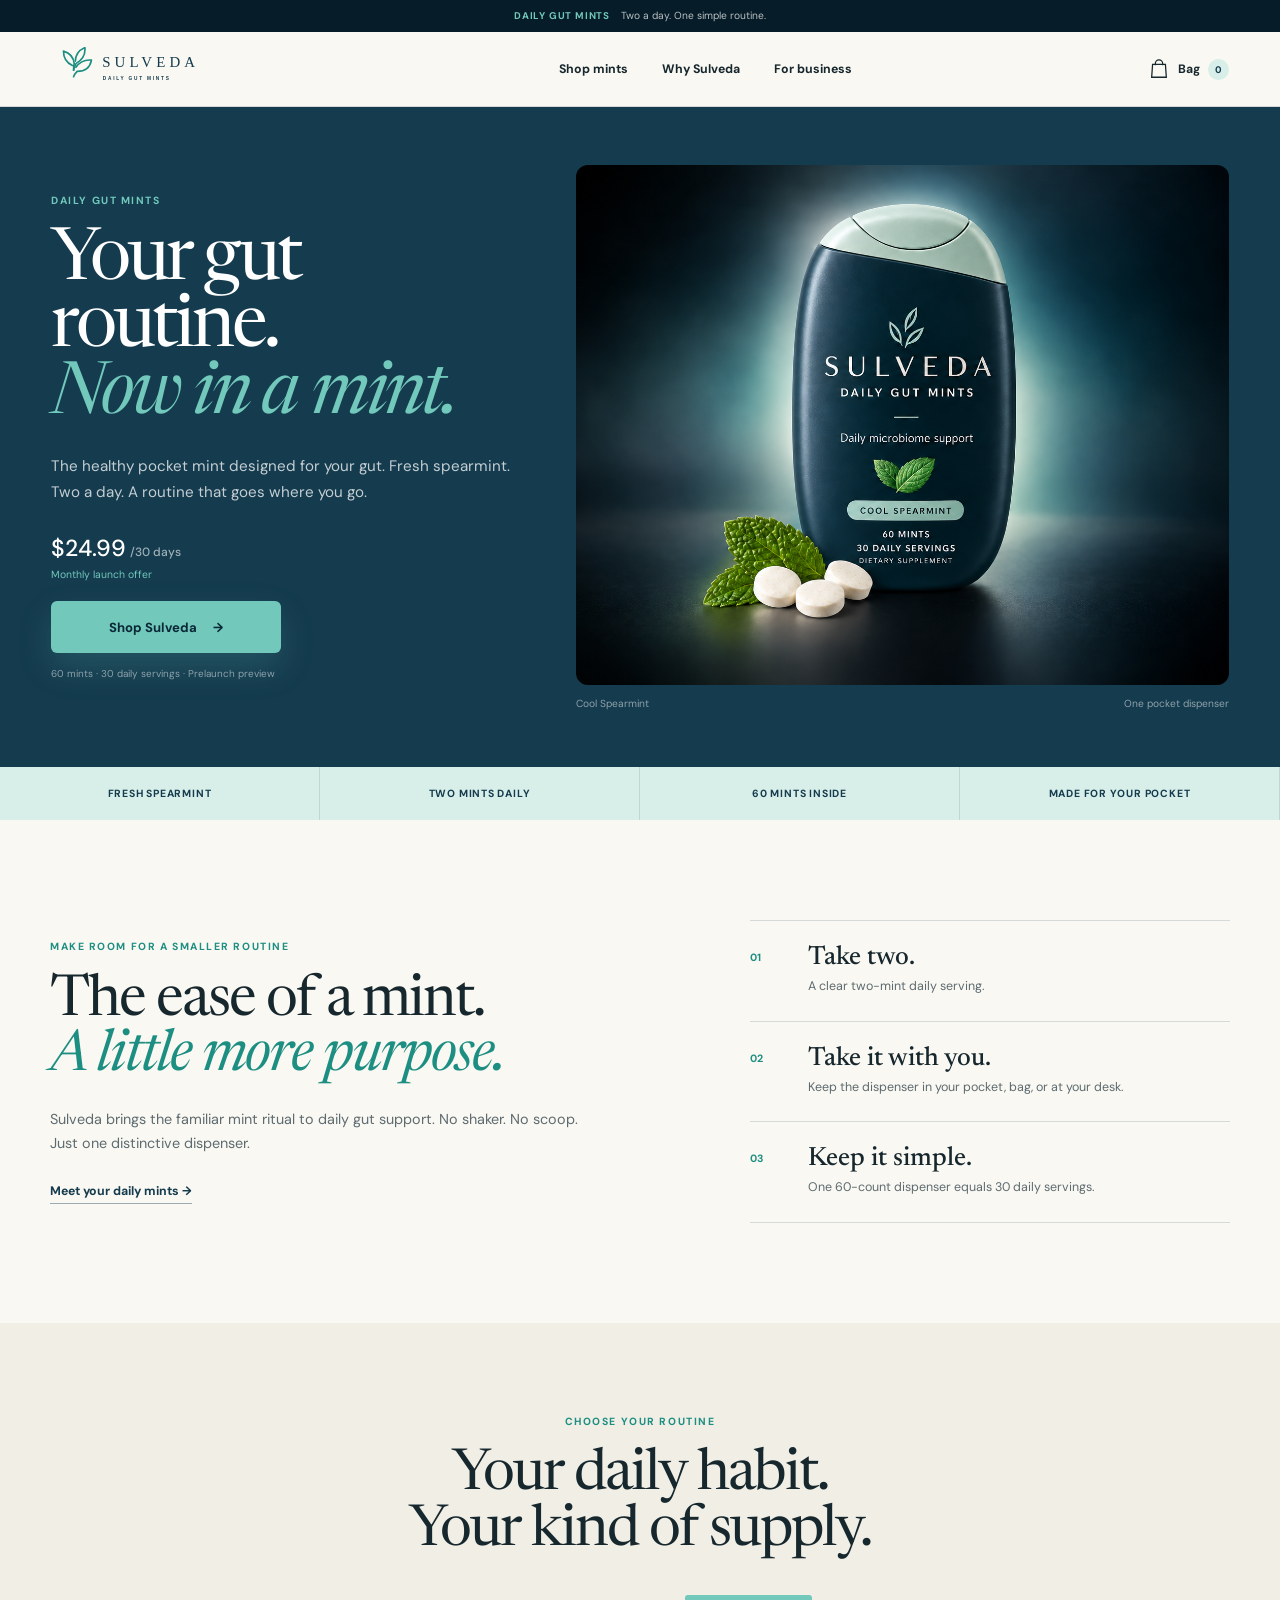
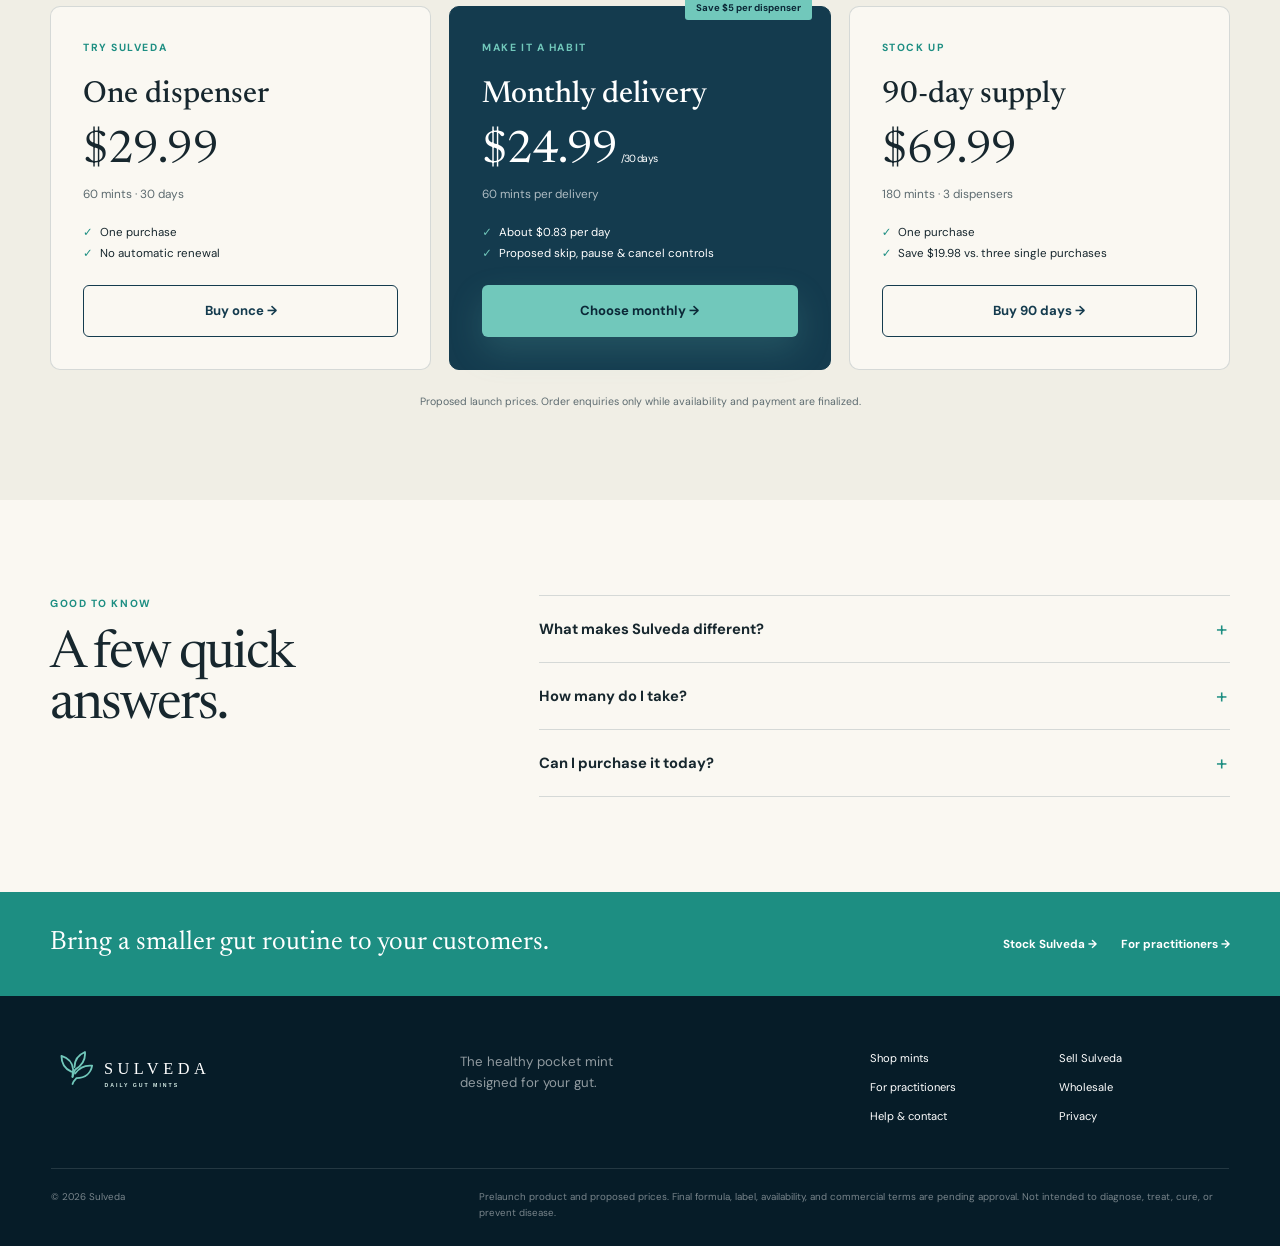
==== index.html @ 7066eebe "Build persistent Sulveda bag and transparent order enquiries" ====
<!doctype html>
<html lang="en">
<head>
  <meta charset="utf-8"><meta name="viewport" content="width=device-width, initial-scale=1">
  <meta name="description" content="Meet Sulveda Daily Gut Mints. Two mints daily, a fresh spearmint ritual, and one pocket dispenser. Explore the founding offer."><meta name="theme-color" content="#0b2837">
  <meta property="og:type" content="website"><meta property="og:title" content="Sulveda | Your Gut Routine, Now in a Mint"><meta property="og:description" content="Meet Sulveda Daily Gut Mints. Two mints daily, a fresh spearmint ritual, and one pocket dispenser. Explore the founding offer."><meta property="og:image" content="https://sre-2025.github.io/sulveda-preview/assets/sulveda-daily-gut-mints-single.png">
  <title>Sulveda | Your Gut Routine, Now in a Mint</title><link rel="icon" href="assets/sulveda-mark.svg" type="image/svg+xml">
  <link rel="preconnect" href="https://fonts.googleapis.com"><link rel="preconnect" href="https://fonts.gstatic.com" crossorigin><link href="https://fonts.googleapis.com/css2?family=DM+Sans:wght@400;500;600;700&amp;family=Newsreader:opsz,wght@6..72,400;6..72,500;6..72,600&amp;display=swap" rel="stylesheet">
  <link rel="stylesheet" href="styles.css?v=20261022"><link rel="stylesheet" href="storefront.css?v=20261022">
  <script src="commerce.js?v=20261022" defer></script><script src="script.js?v=20261022" defer></script>
</head>
<body class="storefront" data-page="home">
<a class="skip-link" href="#main">Skip to content</a>
  <div class="announcement"><p><span>Daily Gut Mints</span> Two a day. One simple routine.</p></div>
  <header class="store-header">
    <a class="brand-logo" href="index.html" aria-label="Sulveda home"><img src="assets/sulveda-logo.svg" alt="Sulveda Daily Gut Mints" width="212" height="44"></a>
    <nav aria-label="Primary navigation" class="store-nav"><a href="subscribe.html">Shop mints</a><a href="index.html#why">Why Sulveda</a><a href="wholesale.html">For business</a></nav>
    <div class="store-header-actions"><a class="bag-link" href="cart.html" aria-label="Shopping bag"><svg viewBox="0 0 24 24" aria-hidden="true"><path d="M5 7h14l1 14H4L5 7Z M8 8V6a4 4 0 0 1 8 0v2"/></svg><span>Bag</span><b data-cart-count>0</b></a><button class="menu-button" type="button" aria-expanded="false" aria-controls="mobile-nav" data-menu-button><span></span><span></span><span class="sr-only">Open navigation</span></button></div>
    <nav class="mobile-nav" id="mobile-nav" aria-label="Mobile navigation" data-mobile-nav><a href="subscribe.html">Shop mints</a><a href="index.html#why">Why Sulveda</a><a href="wholesale.html">Wholesale</a><a href="doctors.html">For practitioners</a><a href="support.html">Help &amp; contact</a></nav>
  </header>
  <main id="main">
    <section class="shopfront-hero">
      <div class="shopfront-copy"><p class="eyebrow">Daily gut mints</p><h1>Your gut routine.<br><em>Now in a mint.</em></h1><p class="shopfront-intro">The healthy pocket mint designed for your gut. Fresh spearmint. Two a day. A routine that goes where you go.</p><div class="hero-price"><strong>$24.99<span>/30 days</span></strong><span>Monthly launch offer</span></div><a class="button button-primary" href="subscribe.html">Shop Sulveda <span aria-hidden="true">&rarr;</span></a><p class="small-note">60 mints &middot; 30 daily servings &middot; Prelaunch preview</p></div>
      <figure class="shopfront-bottle"><img src="assets/sulveda-daily-gut-mints-single.png" alt="Navy Sulveda Cool Spearmint pocket dispenser with mint tablets" width="1536" height="1024" fetchpriority="high"><figcaption><span>Cool Spearmint</span><span>One pocket dispenser</span></figcaption></figure>
    </section>
    <div class="ritual-ribbon" aria-label="Product highlights"><span>Fresh spearmint</span><span>Two mints daily</span><span>60 mints inside</span><span>Made for your pocket</span></div>
    <section class="why-section section-shell" id="why"><div><p class="eyebrow dark">Make room for a smaller routine</p><h2>The ease of a mint.<br><em>A little more purpose.</em></h2><p>Sulveda brings the familiar mint ritual to daily gut support. No shaker. No scoop. Just one distinctive dispenser.</p><a class="underlined-link" href="subscribe.html">Meet your daily mints &rarr;</a></div><ol class="why-steps"><li><span>01</span><div><h3>Take two.</h3><p>A clear two-mint daily serving.</p></div></li><li><span>02</span><div><h3>Take it with you.</h3><p>Keep the dispenser in your pocket, bag, or at your desk.</p></div></li><li><span>03</span><div><h3>Keep it simple.</h3><p>One 60-count dispenser equals 30 daily servings.</p></div></li></ol></section>
    <section class="home-offers" id="offers"><div class="section-shell"><div class="offer-heading"><p class="eyebrow dark">Choose your routine</p><h2>Your daily habit.<br>Your kind of supply.</h2></div><div class="offer-cards">
      <article><p class="eyebrow dark">Try Sulveda</p><h3>One dispenser</h3><p class="offer-amount">$29.99</p><p>60 mints &middot; 30 days</p><ul><li>One purchase</li><li>No automatic renewal</li></ul><a class="button button-outline" href="cart.html#one-time">Buy once &rarr;</a></article>
      <article class="offer-featured"><span class="offer-label">Save $5 per dispenser</span><p class="eyebrow">Make it a habit</p><h3>Monthly delivery</h3><p class="offer-amount">$24.99<small>/30 days</small></p><p>60 mints per delivery</p><ul><li>About $0.83 per day</li><li>Proposed skip, pause &amp; cancel controls</li></ul><a class="button button-primary" href="cart.html#monthly">Choose monthly &rarr;</a></article>
      <article><p class="eyebrow dark">Stock up</p><h3>90-day supply</h3><p class="offer-amount">$69.99</p><p>180 mints &middot; 3 dispensers</p><ul><li>One purchase</li><li>Save $19.98 vs. three single purchases</li></ul><a class="button button-outline" href="cart.html#quarterly">Buy 90 days &rarr;</a></article>
    </div><p class="offer-footnote">Proposed launch prices. Order enquiries only while availability and payment are finalized.</p></div></section>
    <section class="quick-answers section-shell"><div><p class="eyebrow dark">Good to know</p><h2>A few quick answers.</h2></div><div class="answer-list"><details><summary>What makes Sulveda different?</summary><p>A pocket mint format for a daily gut-support routine. The working concept combines fresh spearmint with two small daily supplement tablets. The final formula and claims are still being validated.</p></details><details><summary>How many do I take?</summary><p>The planned serving is two mints daily. Each dispenser contains 60 mints for 30 daily servings. Follow the final approved label when the product launches.</p></details><details><summary>Can I purchase it today?</summary><p>You can choose a supply and prepare an order enquiry. Online payment and fulfillment are not yet open. The team must confirm availability, price, shipping, and terms before a purchase.</p></details></div></section>
    <section class="business-band"><div class="section-shell"><p>Bring a smaller gut routine to your customers.</p><div><a href="wholesale.html">Stock Sulveda &rarr;</a><a href="doctors.html">For practitioners &rarr;</a></div></div></section>
  </main>
  <div class="mobile-buy-bar"><div><span>Monthly launch offer</span><strong>$24.99 / 30 days</strong></div><a href="subscribe.html">Shop mints &rarr;</a></div>
<footer class="store-footer">
    <div class="store-footer-top"><a class="footer-logo" href="index.html"><img src="assets/sulveda-logo-light.svg" alt="Sulveda Daily Gut Mints" width="235" height="49" loading="lazy"></a><p>The healthy pocket mint<br>designed for your gut.</p><nav aria-label="Footer navigation"><a href="subscribe.html">Shop mints</a><a href="partners.html">Sell Sulveda</a><a href="doctors.html">For practitioners</a><a href="wholesale.html">Wholesale</a><a href="support.html">Help &amp; contact</a><a href="support.html#privacy">Privacy</a></nav></div>
    <div class="store-footer-bottom"><p>&copy; <span data-year></span> Sulveda</p><p>Prelaunch product and proposed prices. Final formula, label, availability, and commercial terms are pending approval. Not intended to diagnose, treat, cure, or prevent disease.</p></div>
  </footer>
</body></html>
---- styles.css ----
:root {
  --navy: #143b4e;
  --navy-dark: #0b2837;
  --navy-black: #061c28;
  --teal: #1d8e82;
  --teal-light: #71c8bb;
  --mint: #d8eee8;
  --cream: #f7f2e8;
  --white: #fff;
  --ink: #17272e;
  --slate: #5d6b70;
  --line: rgba(20,59,78,.16);
  --serif: "Newsreader", Georgia, serif;
  --sans: "DM Sans", system-ui, sans-serif;
  --page: min(1180px, calc(100vw - 64px));
  --shadow: 0 28px 85px rgba(6,28,40,.22);
}

*, *::before, *::after { box-sizing: border-box; }
html { scroll-behavior: smooth; }
body { margin: 0; color: var(--ink); background: var(--cream); font-family: var(--sans); -webkit-font-smoothing: antialiased; }
a { color: inherit; text-decoration: none; }
img { display: block; max-width: 100%; }
p { margin: 0; line-height: 1.65; }
h1, h2, h3 { margin: 0; }
button, input, select, textarea { font: inherit; }
button { cursor: pointer; }
::selection { color: var(--white); background: var(--teal); }
.sr-only { position: absolute; width: 1px; height: 1px; padding: 0; margin: -1px; overflow: hidden; clip: rect(0,0,0,0); white-space: nowrap; border: 0; }
.skip-link { position: fixed; top: 8px; left: 8px; z-index: 999; transform: translateY(-160%); padding: 10px 14px; color: var(--navy-dark); background: var(--white); }
.skip-link:focus { transform: translateY(0); }
.section-shell { width: var(--page); margin-inline: auto; }

.announcement { position: relative; z-index: 120; display: flex; justify-content: center; align-items: center; gap: 24px; min-height: 38px; padding: 7px 24px; color: rgba(255,255,255,.72); background: var(--navy-black); font-size: .72rem; }
.announcement p { line-height: 1.3; }
.announcement p span { margin-right: 8px; color: var(--teal-light); font-weight: 700; letter-spacing: .08em; text-transform: uppercase; }
.announcement a { font-weight: 700; border-bottom: 1px solid rgba(255,255,255,.28); }

.site-header { position: sticky; top: 0; z-index: 100; display: grid; grid-template-columns: 1fr auto 1fr; align-items: center; min-height: 78px; padding: 0 42px; background: rgba(247,242,232,.94); border-bottom: 1px solid var(--line); backdrop-filter: blur(18px); }
.brand-logo { width: 212px; }
.brand-logo img, .footer-logo img { width: 100%; }
.desktop-nav { display: flex; gap: 30px; font-size: .76rem; font-weight: 700; }
.desktop-nav a { position: relative; opacity: .62; transition: opacity .2s; }
.desktop-nav a:hover, .desktop-nav a.active { opacity: 1; }
.desktop-nav a.active::after { content: ""; position: absolute; left: 0; right: 0; bottom: -12px; height: 2px; background: var(--teal); }
.header-cta { justify-self: end; padding: 11px 18px; color: var(--white); background: var(--navy); border-radius: 999px; font-size: .76rem; font-weight: 700; }
.menu-button, .mobile-nav { display: none; }

.eyebrow { color: var(--teal-light); font-size: .69rem; font-weight: 700; letter-spacing: .15em; text-transform: uppercase; }
.eyebrow.dark { color: var(--teal); }
.button { display: inline-flex; align-items: center; justify-content: center; min-height: 52px; padding: 0 25px; border: 0; border-radius: 999px; font-size: .81rem; font-weight: 700; transition: transform .2s, background .2s, box-shadow .2s; }
.button:hover { transform: translateY(-2px); }
.button-primary { color: var(--navy-dark); background: var(--teal-light); box-shadow: 0 14px 34px rgba(113,200,187,.18); }
.button-primary:hover { background: #8bd8cd; }
.button-light { color: var(--navy-dark); background: var(--white); }
.button-dark { color: var(--white); background: var(--navy); }
.button-ghost { color: var(--white); border: 1px solid rgba(255,255,255,.28); }
.text-link { color: var(--white); font-size: .82rem; font-weight: 700; border-bottom: 1px solid rgba(255,255,255,.32); }
.hero-actions { display: flex; align-items: center; gap: 16px; margin-top: 34px; }
.hero-actions.centered { justify-content: center; }

/* Home */
.home-hero { display: grid; grid-template-columns: .88fr 1.12fr; min-height: 700px; color: var(--white); background: var(--navy); overflow: hidden; }
.home-hero-copy { align-self: center; padding: 92px 5vw 92px max(5vw, calc((100vw - 1180px) / 2)); }
.home-hero h1 { max-width: 640px; margin-top: 22px; font-family: var(--serif); font-size: clamp(4rem, 6vw, 6.65rem); font-weight: 400; line-height: .9; letter-spacing: -.048em; }
.home-hero h1 em, .page-hero h1 em, .doctor-hero h1 em { display: block; color: var(--teal-light); font-weight: 400; }
.hero-lede { max-width: 590px; margin-top: 27px; color: rgba(255,255,255,.7); font-size: 1.02rem; }
.hero-facts { display: flex; flex-wrap: wrap; gap: 0; margin-top: 44px; border-top: 1px solid rgba(255,255,255,.14); }
.hero-facts span { display: flex; align-items: baseline; gap: 8px; padding: 18px 22px; color: rgba(255,255,255,.55); border-left: 1px solid rgba(255,255,255,.14); font-size: .68rem; text-transform: uppercase; letter-spacing: .06em; }
.hero-facts span:first-child { padding-left: 0; border-left: 0; }
.hero-facts strong { color: var(--teal-light); font-family: var(--serif); font-size: 1.45rem; font-weight: 500; letter-spacing: 0; }
.bottle-stage { position: relative; min-width: 0; margin: 0; padding: 44px 4vw 34px 0; background: radial-gradient(circle at 55% 45%, rgba(113,200,187,.29), transparent 43%); }
.bottle-stage img { width: 100%; height: 585px; object-fit: cover; object-position: center; border-radius: 16px; box-shadow: var(--shadow); }
.bottle-stage figcaption { margin-top: 12px; color: rgba(255,255,255,.4); font-size: .61rem; }
.concept-pill { position: absolute; top: 66px; right: 6vw; z-index: 2; padding: 8px 13px; color: var(--navy); background: var(--mint); border-radius: 999px; font-size: .61rem; font-weight: 700; letter-spacing: .1em; text-transform: uppercase; }

.simple-proof { display: grid; grid-template-columns: repeat(3, 1fr); background: var(--white); }
.simple-proof article { min-height: 188px; padding: 34px max(3vw,28px); border-right: 1px solid var(--line); }
.simple-proof article:last-child { border-right: 0; }
.simple-proof span { color: var(--teal); font-size: .65rem; font-weight: 700; }
.simple-proof h2 { margin: 22px 0 8px; font-family: var(--serif); font-size: 2rem; font-weight: 500; }
.simple-proof p { max-width: 360px; color: var(--slate); font-size: .78rem; }

.ritual-section { display: grid; grid-template-columns: 1fr .9fr; gap: 110px; align-items: center; padding-block: 130px; }
.ritual-intro h2, .section-title h2, .honesty h2, .form-intro h2, .principles-grid h2, .retail-strip h2 { margin-top: 20px; font-family: var(--serif); font-size: clamp(3.2rem, 5vw, 5.5rem); font-weight: 400; line-height: .96; letter-spacing: -.042em; }
.ritual-intro h2 em { color: var(--teal); font-weight: 400; }
.ritual-intro > p:last-child { max-width: 590px; margin-top: 26px; color: var(--slate); }
.ritual-steps { margin: 0; padding: 0; list-style: none; border-top: 1px solid var(--line); }
.ritual-steps li { display: grid; grid-template-columns: 48px 1fr; gap: 22px; padding: 25px 0; border-bottom: 1px solid var(--line); }
.ritual-steps li > span { display: grid; place-items: center; width: 38px; height: 38px; color: var(--white); background: var(--teal); border-radius: 50%; font-family: var(--serif); }
.ritual-steps strong { font-family: var(--serif); font-size: 1.55rem; font-weight: 500; }
.ritual-steps p { margin-top: 3px; color: var(--slate); font-size: .8rem; }

.audience-section { padding-block: 130px; color: var(--white); background: var(--navy-dark); }
.section-title { max-width: 800px; }
.section-title h2 { margin-top: 19px; }
.section-title > p:last-child { margin-top: 18px; color: var(--slate); }
.pathway-grid { display: grid; grid-template-columns: repeat(4,1fr); margin-top: 62px; border-top: 1px solid rgba(255,255,255,.16); border-left: 1px solid rgba(255,255,255,.16); }
.pathway-grid a { position: relative; min-height: 340px; padding: 28px; border-right: 1px solid rgba(255,255,255,.16); border-bottom: 1px solid rgba(255,255,255,.16); transition: background .2s, transform .2s; }
.pathway-grid a:hover { z-index: 1; background: var(--teal); transform: translateY(-5px); }
.pathway-grid span { color: var(--teal-light); font-size: .65rem; font-weight: 700; letter-spacing: .08em; text-transform: uppercase; }
.pathway-grid h3 { margin-top: 70px; font-family: var(--serif); font-size: 2.25rem; font-weight: 500; }
.pathway-grid p { margin-top: 14px; color: rgba(255,255,255,.58); font-size: .78rem; }
.pathway-grid b { position: absolute; left: 28px; bottom: 28px; font-size: .72rem; }
.pathway-grid i { margin-left: 8px; font-style: normal; }
.honesty { display: grid; grid-template-columns: 1fr .8fr; gap: 100px; align-items: end; padding-block: 120px; }
.honesty h2 { font-size: clamp(3rem,4.5vw,4.7rem); }
.honesty > p { color: var(--slate); }
.final-cta { padding: 118px 24px; color: var(--white); background: var(--teal); text-align: center; }
.final-cta > div { width: min(850px,100%); margin: auto; }
.final-cta h2 { margin: 22px 0; font-family: var(--serif); font-size: clamp(3.2rem,5.5vw,5.6rem); font-weight: 400; line-height: .95; letter-spacing: -.04em; }
.final-cta p:not(.eyebrow) { color: rgba(255,255,255,.72); }

/* Conversion storefront */
.shop-header { background: rgba(250,248,241,.96); }
.buy-cta { min-width: 118px; text-align: center; }
.store-hero { display: grid; grid-template-columns: .88fr 1.12fr; min-height: 710px; color: var(--white); background: var(--navy); overflow: hidden; }
.store-hero-copy { align-self: center; padding: 82px 5vw 76px max(5vw, calc((100vw - 1180px) / 2)); }
.store-hero h1 { max-width: 650px; margin-top: 18px; font-family: var(--serif); font-size: clamp(4.2rem,6.5vw,7.2rem); font-weight: 400; line-height: .88; letter-spacing: -.052em; }
.store-hero h1 em { color: var(--teal-light); font-weight: 400; }
.store-hero-copy > p:not(.eyebrow,.microcopy) { max-width: 590px; margin-top: 26px; color: rgba(255,255,255,.72); font-size: 1.03rem; }
.store-rating { display: flex; flex-wrap: wrap; align-items: center; gap: 12px; margin-top: 28px; color: rgba(255,255,255,.72); font-size: .69rem; letter-spacing: .04em; text-transform: uppercase; }
.store-rating > span { color: var(--teal-light); }
.store-rating i { width: 3px; height: 3px; background: rgba(255,255,255,.36); border-radius: 50%; }
.button-shop { min-width: 168px; }
.inline-shop-link { color: rgba(255,255,255,.8); font-size: .78rem; font-weight: 700; border-bottom: 1px solid rgba(255,255,255,.28); }
.inline-shop-link span { margin-left: 7px; }
.microcopy { margin-top: 15px; color: rgba(255,255,255,.4); font-size: .65rem; }
.store-product { position: relative; min-width: 0; margin: 0; padding: 42px 4vw 42px 0; background: radial-gradient(circle at 52% 42%, rgba(113,200,187,.30), transparent 45%); }
.store-product > img { width: 100%; height: 585px; object-fit: cover; object-position: center; border-radius: 16px; box-shadow: var(--shadow); }
.store-product figcaption { display: flex; justify-content: space-between; gap: 20px; margin-top: 13px; font-size: .67rem; }
.store-product figcaption span { color: rgba(255,255,255,.48); }
.benefit-strip { display: grid; grid-template-columns: repeat(4,1fr); background: var(--white); border-bottom: 1px solid var(--line); }
.benefit-strip p { padding: 21px; color: var(--navy); border-right: 1px solid var(--line); font-size: .72rem; font-weight: 700; text-align: center; text-transform: uppercase; letter-spacing: .07em; }
.benefit-strip p:last-child { border-right: 0; }
.product-story { display: grid; grid-template-columns: 1fr .88fr; gap: 110px; align-items: center; padding-block: 125px; }
.product-story-copy h2, .buy-copy h2 { margin-top: 20px; font-family: var(--serif); font-size: clamp(3.5rem,5.5vw,5.7rem); font-weight: 400; line-height: .93; letter-spacing: -.045em; }
.product-story-copy h2 em { color: var(--teal); font-weight: 400; }
.product-story-copy > p:not(.eyebrow) { max-width: 580px; margin-top: 25px; color: var(--slate); }
.product-story-copy .button { margin-top: 30px; }
.three-steps { border-top: 1px solid var(--line); }
.three-steps article { display: grid; grid-template-columns: 52px 1fr; gap: 20px; padding: 25px 0; border-bottom: 1px solid var(--line); }
.three-steps article > span { display: grid; place-items: center; width: 39px; height: 39px; color: var(--white); background: var(--teal); border-radius: 50%; font-size: .68rem; font-weight: 700; }
.three-steps h3 { font-family: var(--serif); font-size: 1.6rem; font-weight: 500; }
.three-steps p { margin-top: 4px; color: var(--slate); font-size: .78rem; }
.product-focus { padding-block: 115px; color: var(--white); background: var(--navy-dark); }
.product-focus-grid { display: grid; grid-template-columns: .9fr 1.1fr; gap: 90px; align-items: center; }
.focus-image img { width: 100%; height: 510px; object-fit: cover; border-radius: 14px; box-shadow: var(--shadow); }
.focus-copy h2 { margin-top: 18px; font-family: var(--serif); font-size: clamp(3.3rem,5vw,5.2rem); font-weight: 400; line-height: .95; letter-spacing: -.042em; }
.focus-spec { display: grid; grid-template-columns: 1fr 1fr; margin-top: 36px; border-top: 1px solid rgba(255,255,255,.16); border-left: 1px solid rgba(255,255,255,.16); }
.focus-spec div { padding: 19px; border-right: 1px solid rgba(255,255,255,.16); border-bottom: 1px solid rgba(255,255,255,.16); }
.focus-spec span, .focus-spec strong { display: block; }
.focus-spec span { color: var(--teal-light); font-size: .62rem; font-weight: 700; letter-spacing: .08em; text-transform: uppercase; }
.focus-spec strong { margin-top: 6px; font-family: var(--serif); font-size: 1.22rem; font-weight: 500; }
.claim-note { margin-top: 24px; color: rgba(255,255,255,.48); font-size: .71rem; }
.buy-section { padding-block: 120px; }
.buy-copy { text-align: center; }
.buy-copy > p:last-child { margin-top: 14px; color: var(--slate); }
.quick-offers { display: grid; grid-template-columns: repeat(3,1fr); gap: 16px; margin-top: 54px; align-items: stretch; }
.quick-offers article { position: relative; display: flex; flex-direction: column; min-height: 325px; padding: 31px; background: var(--white); border: 1px solid var(--line); }
.quick-offers article.best-offer { color: var(--white); background: var(--navy); box-shadow: var(--shadow); transform: translateY(-9px); }
.quick-offers article > b { position: absolute; top: 0; right: 0; padding: 7px 12px; color: var(--navy-dark); background: var(--teal-light); font-size: .57rem; letter-spacing: .08em; text-transform: uppercase; }
.quick-offers article > span { color: var(--teal); font-size: .66rem; font-weight: 700; letter-spacing: .09em; text-transform: uppercase; }
.quick-offers h3 { margin-top: 53px; font-family: var(--serif); font-size: 3.2rem; font-weight: 500; }
.quick-offers h3 small { font-family: var(--sans); font-size: .72rem; font-weight: 500; }
.quick-offers p { margin-top: 8px; color: var(--slate); font-size: .78rem; }
.quick-offers .best-offer p { color: rgba(255,255,255,.58); }
.quick-offers .button { margin-top: auto; }
.button-outline { color: var(--navy); border: 1px solid var(--navy); }
.pricing-note { margin-top: 25px; color: var(--slate); font-size: .66rem; text-align: center; }
.short-faq { padding-block: 105px; color: var(--white); background: var(--teal); }
.short-faq .section-shell { display: grid; grid-template-columns: .72fr 1.28fr; gap: 90px; }
.faq-heading h2 { margin-top: 18px; font-family: var(--serif); font-size: clamp(3.2rem,5vw,5rem); font-weight: 400; line-height: .95; }
.faq-compact { border-top: 1px solid rgba(255,255,255,.24); }
.faq-compact details { border-bottom: 1px solid rgba(255,255,255,.24); }
.faq-compact summary { position: relative; padding: 23px 45px 23px 0; cursor: pointer; font-family: var(--serif); font-size: 1.35rem; list-style: none; }
.faq-compact summary::-webkit-details-marker { display: none; }
.faq-compact summary::after { content: "+"; position: absolute; right: 4px; }
.faq-compact details[open] summary::after { content: "−"; }
.faq-compact details p { padding: 0 45px 23px 0; color: rgba(255,255,255,.7); font-size: .8rem; }
.shop-close { padding: 95px 20px; color: var(--white); background: var(--navy); text-align: center; }
.shop-close > div { width: min(760px,100%); margin: auto; }
.shop-close img { width: 245px; margin: 0 auto 30px; }
.shop-close h2 { font-family: var(--serif); font-size: clamp(3rem,5vw,5.2rem); font-weight: 400; line-height: .95; }
.shop-close .button { margin-top: 30px; }
.mobile-buy-bar { display: none; }

/* Shop */
.shop-hero { display: grid; grid-template-columns: 1.05fr .95fr; min-height: 720px; background: var(--white); }
.shop-hero-image { display: flex; align-items: center; padding: 52px 4vw 52px max(4vw, calc((100vw - 1280px) / 2)); background: var(--navy-dark); }
.shop-hero-image img { width: 100%; max-height: 610px; object-fit: cover; border-radius: 14px; box-shadow: var(--shadow); }
.shop-detail { align-self: center; padding: 60px max(5vw, calc((100vw - 1180px) / 2)) 60px 5vw; }
.shop-detail h1 { margin-top: 16px; font-family: var(--serif); font-size: clamp(4rem,6vw,6.3rem); font-weight: 400; line-height: .9; letter-spacing: -.05em; }
.shop-summary { max-width: 550px; margin-top: 22px; color: var(--slate); }
.shop-facts { display: flex; flex-wrap: wrap; gap: 9px; margin-top: 22px; }
.shop-facts span { padding: 7px 10px; color: var(--navy); background: var(--mint); border-radius: 999px; font-size: .62rem; font-weight: 700; }
.purchase-options { margin: 32px 0 0; padding: 0; border: 0; }
.purchase-options legend { margin-bottom: 11px; color: var(--navy); font-size: .7rem; font-weight: 700; }
.purchase-options label { display: grid; grid-template-columns: 22px 1fr auto; gap: 12px; align-items: center; margin-bottom: 9px; padding: 17px; border: 1px solid var(--line); border-radius: 4px; cursor: pointer; }
.purchase-options label:has(input:checked) { border-color: var(--teal); box-shadow: 0 0 0 2px rgba(29,142,130,.13); }
.purchase-options input { width: 16px; height: 16px; accent-color: var(--teal); }
.purchase-options b, .purchase-options small { display: block; }
.purchase-options small { margin-top: 3px; color: var(--slate); font-size: .65rem; font-weight: 400; }
.purchase-options label > strong { color: var(--navy); font-family: var(--serif); font-size: 1.27rem; }
.purchase-options strong small { display: inline; }
.shop-checkout-button { width: 100%; margin-top: 15px; }
.checkout-note { margin-top: 11px; color: var(--slate); font-size: .64rem; text-align: center; }
.included { padding-block: 72px; background: var(--mint); }
.included-grid { display: grid; grid-template-columns: repeat(3,1fr); margin-top: 28px; border-top: 1px solid rgba(20,59,78,.17); border-left: 1px solid rgba(20,59,78,.17); }
.included-grid article { padding: 28px; border-right: 1px solid rgba(20,59,78,.17); border-bottom: 1px solid rgba(20,59,78,.17); }
.included-grid strong { display: block; color: var(--teal); font-family: var(--serif); font-size: 3rem; font-weight: 500; }
.included-grid span { color: var(--navy); font-size: .75rem; font-weight: 700; }
.simple-details { display: grid; grid-template-columns: 1fr .9fr; gap: 100px; padding-block: 105px; }
.simple-details h2 { font-family: var(--serif); font-size: clamp(3.3rem,5vw,5.2rem); font-weight: 400; line-height: .95; }
.simple-details > div > p { max-width: 570px; margin-top: 22px; color: var(--slate); }
.simple-details dl { margin: 0; border-top: 1px solid var(--line); }
.simple-details dl div { display: grid; grid-template-columns: .7fr 1.3fr; gap: 20px; padding: 17px 0; border-bottom: 1px solid var(--line); }
.simple-details dt { color: var(--teal); font-size: .65rem; font-weight: 700; text-transform: uppercase; }
.simple-details dd { margin: 0; font-size: .78rem; }
.order-clarity { padding-block: 95px; color: var(--white); background: var(--navy); }
.order-clarity h2 { font-family: var(--serif); font-size: clamp(3rem,4.5vw,4.6rem); font-weight: 400; }
.order-clarity ol { display: grid; grid-template-columns: repeat(3,1fr); gap: 16px; margin: 45px 0 0; padding: 0; list-style: none; }
.order-clarity li { min-height: 185px; padding: 25px; border: 1px solid rgba(255,255,255,.16); }
.order-clarity li > span { color: var(--teal-light); font-size: .66rem; font-weight: 700; }
.order-clarity strong { display: block; margin: 42px 0 7px; font-family: var(--serif); font-size: 1.4rem; font-weight: 500; }
.order-clarity li p { color: rgba(255,255,255,.62); font-size: .76rem; }

/* Manual checkout */
.checkout-header { display: flex; justify-content: space-between; align-items: center; min-height: 82px; padding: 0 5vw; background: var(--cream); border-bottom: 1px solid var(--line); }
.checkout-header > span { color: var(--teal); font-size: .68rem; font-weight: 700; letter-spacing: .1em; text-transform: uppercase; }
.checkout-page { display: grid; grid-template-columns: 1.1fr .9fr; min-height: calc(100vh - 82px); }
.checkout-form-wrap { padding: 65px 7vw 80px max(5vw, calc((100vw - 1180px) / 2)); background: var(--white); }
.back-link { display: inline-block; margin-bottom: 42px; color: var(--slate); font-size: .72rem; font-weight: 700; }
.checkout-form-wrap h1 { margin-top: 15px; font-family: var(--serif); font-size: clamp(3.4rem,5vw,5.2rem); font-weight: 400; line-height: .93; }
.checkout-lede { max-width: 650px; margin: 20px 0 35px; color: var(--slate); }
.order-form .checkout-submit { width: 100%; }
.order-card { padding: 70px max(5vw, calc((100vw - 1180px) / 2)) 70px 5vw; color: var(--white); background: var(--navy); }
.order-card > img { width: 100%; height: 360px; margin-top: 22px; object-fit: cover; border-radius: 12px; }
.order-product { display: flex; justify-content: space-between; gap: 20px; margin-top: 25px; padding-bottom: 22px; border-bottom: 1px solid rgba(255,255,255,.16); }
.order-product strong, .order-product span { display: block; }
.order-product strong { font-family: var(--serif); font-size: 1.35rem; font-weight: 500; }
.order-product span { margin-top: 4px; color: rgba(255,255,255,.5); font-size: .68rem; }
.order-product > b { color: var(--teal-light); }
.order-card dl { margin: 15px 0; }
.order-card dl div { display: flex; justify-content: space-between; padding: 8px 0; color: rgba(255,255,255,.65); font-size: .72rem; }
.order-card dd { margin: 0; color: var(--white); font-weight: 700; }
.order-card > p:not(.eyebrow) { padding-top: 17px; color: rgba(255,255,255,.48); border-top: 1px solid rgba(255,255,255,.16); font-size: .66rem; }
.order-card > a { display: inline-block; margin-top: 18px; color: var(--teal-light); font-size: .7rem; font-weight: 700; border-bottom: 1px solid currentColor; }
.checkout-footer { display: flex; justify-content: space-between; gap: 30px; padding: 24px 5vw; color: rgba(255,255,255,.38); background: var(--navy-black); font-size: .62rem; }

/* Shared interior pages */
.page-hero { display: grid; grid-template-columns: .96fr 1.04fr; min-height: 630px; color: var(--white); background: var(--navy); overflow: hidden; }
.page-hero-teal { background: var(--teal); }
.page-hero-copy { align-self: center; padding: 82px 6vw 82px max(5vw, calc((100vw - 1180px) / 2)); }
.page-hero h1, .doctor-hero h1 { margin-top: 22px; font-family: var(--serif); font-size: clamp(4rem,6vw,6.3rem); font-weight: 400; line-height: .92; letter-spacing: -.046em; }
.page-hero-copy > p:not(.eyebrow) { max-width: 590px; margin-top: 26px; color: rgba(255,255,255,.72); }
.page-hero-copy > .button { margin-top: 32px; }
.page-product { display: flex; flex-direction: column; justify-content: center; min-width: 0; padding: 44px 5vw 44px 2vw; background: radial-gradient(circle at 52% 46%, rgba(113,200,187,.28), transparent 47%); }
.page-product img { width: 100%; height: 470px; object-fit: cover; object-position: center; border-radius: 14px; box-shadow: var(--shadow); }
.page-product > p { display: flex; justify-content: space-between; gap: 24px; margin-top: 16px; font-size: .71rem; }
.page-product > p span { color: rgba(255,255,255,.55); }
.choice-section { padding-block: 120px; }
.dark-title { color: var(--ink); }
.choice-grid { display: grid; grid-template-columns: repeat(3,1fr); gap: 16px; margin-top: 58px; }
.choice-grid article { min-height: 350px; padding: 32px; background: var(--white); border: 1px solid var(--line); }
.choice-grid article.featured { color: var(--white); background: var(--navy); transform: translateY(-12px); box-shadow: var(--shadow); }
.choice-grid article > span { color: var(--teal); font-size: .66rem; font-weight: 700; letter-spacing: .1em; text-transform: uppercase; }
.choice-grid article.featured > span { color: var(--teal-light); }
.choice-grid h3 { margin-top: 62px; font-family: var(--serif); font-size: 2.5rem; font-weight: 500; }
.choice-grid p { margin-top: 12px; color: var(--slate); font-size: .82rem; }
.choice-grid .featured p { color: rgba(255,255,255,.64); }
.choice-grid ul { margin: 24px 0 0; padding: 20px 0 0; border-top: 1px solid var(--line); list-style: none; }
.choice-grid .featured ul { border-color: rgba(255,255,255,.15); }
.choice-grid li { margin-top: 10px; font-size: .75rem; }
.choice-grid li::before { content: "\2713"; margin-right: 10px; color: var(--teal); font-weight: 700; }
.choice-grid .featured li::before { color: var(--teal-light); }
.how-section { padding-block: 110px; color: var(--white); background: var(--teal); }
.how-grid { display: grid; grid-template-columns: 1fr 1fr; gap: 100px; align-items: start; }
.how-grid h2 { margin-top: 20px; font-family: var(--serif); font-size: clamp(3.3rem,5vw,5.2rem); font-weight: 400; line-height: .96; }
.how-grid ol { margin: 0; padding: 0; list-style: none; border-top: 1px solid rgba(255,255,255,.25); }
.how-grid li { display: grid; grid-template-columns: 50px 1fr; gap: 14px; padding: 24px 0; border-bottom: 1px solid rgba(255,255,255,.25); }
.how-grid li > span { color: var(--navy-dark); font-size: .68rem; font-weight: 700; }
.how-grid strong { display: block; margin-bottom: 4px; font-family: var(--serif); font-size: 1.45rem; font-weight: 500; }
.how-grid li p { color: rgba(255,255,255,.7); font-size: .8rem; }

.principles-section { padding-block: 110px; color: var(--white); background: var(--navy-dark); }
.principles-grid { display: grid; grid-template-columns: 1fr .9fr; gap: 100px; }
.principles-grid > div:last-child { border-top: 1px solid rgba(255,255,255,.17); }
.principles-grid article { padding: 24px 0; border-bottom: 1px solid rgba(255,255,255,.17); }
.principles-grid strong { font-family: var(--serif); font-size: 1.55rem; font-weight: 500; }
.principles-grid article p { margin-top: 7px; color: rgba(255,255,255,.58); font-size: .8rem; }

.form-section { padding-block: 120px; background: var(--white); }
.form-shell { display: grid; grid-template-columns: .72fr 1.28fr; gap: 90px; }
.form-intro h2 { font-size: clamp(3.2rem,4.8vw,5rem); }
.form-intro > p:last-of-type { margin-top: 24px; color: var(--slate); }
form { min-width: 0; }
.form-grid { display: grid; grid-template-columns: 1fr 1fr; gap: 22px; }
.form-grid label, .consent { display: flex; flex-direction: column; gap: 8px; color: var(--navy); font-size: .73rem; font-weight: 700; }
.form-grid label.full { grid-column: 1 / -1; }
input, select, textarea { width: 100%; color: var(--ink); background: #fbfaf6; border: 1px solid var(--line); border-radius: 2px; outline: 0; transition: border .2s, box-shadow .2s; }
input, select { height: 50px; padding: 0 14px; }
textarea { padding: 14px; resize: vertical; }
input:focus, select:focus, textarea:focus { border-color: var(--teal); box-shadow: 0 0 0 3px rgba(29,142,130,.11); }
form > .button { margin-top: 28px; }
.form-status { margin-top: 12px; color: var(--slate); font-size: .68rem; }
.form-status.ready { color: var(--teal); font-weight: 700; }
.consent { flex-direction: row; align-items: flex-start; margin-top: 24px; color: var(--slate); font-weight: 500; line-height: 1.5; }
.consent input { width: 17px; height: 17px; margin: 2px 0 0; }
.mini-spec { display: grid; grid-template-columns: auto 1fr; gap: 10px 18px; margin-top: 30px; padding-top: 24px; border-top: 1px solid var(--line); font-size: .72rem; }
.mini-spec span { color: var(--teal); font-weight: 700; }

/* Doctor */
.doctor-hero { padding-block: 100px; color: var(--white); background: var(--navy); }
.doctor-hero-grid { display: grid; grid-template-columns: 1.18fr .82fr; gap: 90px; align-items: center; }
.doctor-hero .page-hero-copy { padding: 0; }
.clinical-card { padding: 44px; background: rgba(255,255,255,.06); border: 1px solid rgba(255,255,255,.18); }
.clinical-card img { width: 250px; }
.clinical-card > p { margin: 42px 0 14px; color: var(--teal-light); font-size: .68rem; font-weight: 700; letter-spacing: .12em; text-transform: uppercase; }
.clinical-card ul { margin: 0; padding: 0; list-style: none; }
.clinical-card li { padding: 14px 0; border-bottom: 1px solid rgba(255,255,255,.14); font-family: var(--serif); font-size: 1.35rem; }
.doctor-concept { padding-block: 120px; }
.doctor-grid { display: grid; grid-template-columns: repeat(4,1fr); margin-top: 58px; border-top: 1px solid var(--line); border-left: 1px solid var(--line); }
.doctor-grid article { min-height: 290px; padding: 26px; border-right: 1px solid var(--line); border-bottom: 1px solid var(--line); }
.doctor-grid span { color: var(--teal); font-size: .66rem; font-weight: 700; }
.doctor-grid h3 { margin-top: 70px; font-family: var(--serif); font-size: 1.75rem; font-weight: 500; }
.doctor-grid p { margin-top: 12px; color: var(--slate); font-size: .76rem; }

/* Retail */
.retail-proof { padding-block: 120px; }
.retail-proof-grid { display: grid; grid-template-columns: repeat(4,1fr); margin-top: 58px; border-top: 1px solid var(--line); border-left: 1px solid var(--line); }
.retail-proof-grid article { min-height: 230px; padding: 28px; border-right: 1px solid var(--line); border-bottom: 1px solid var(--line); }
.retail-proof-grid strong { display: block; margin-top: 60px; font-family: var(--serif); font-size: 1.55rem; font-weight: 500; }
.retail-proof-grid p { margin-top: 10px; color: var(--slate); font-size: .75rem; }
.retail-strip { padding-block: 110px; color: var(--white); background: var(--teal); }
.retail-strip .section-shell { max-width: 900px; }
.retail-strip h2 { font-size: clamp(3.1rem,5vw,5.1rem); }
.retail-strip p:last-child { max-width: 760px; margin-top: 26px; color: rgba(255,255,255,.7); }

/* Footer */
.site-footer { padding: 66px 44px 28px; color: var(--white); background: var(--navy-black); }
.footer-main { display: grid; grid-template-columns: 1fr 1fr .65fr; gap: 60px; max-width: 1400px; margin: 0 auto; padding-bottom: 56px; }
.footer-logo { width: 235px; }
.footer-main > p { color: rgba(255,255,255,.52); }
.footer-main nav { display: flex; flex-direction: column; gap: 10px; font-size: .78rem; }
.footer-legal { display: grid; grid-template-columns: .7fr 2fr auto; gap: 55px; max-width: 1400px; margin: 0 auto; padding-top: 24px; color: rgba(255,255,255,.35); border-top: 1px solid rgba(255,255,255,.1); font-size: .62rem; }

.reveal { opacity: 0; transform: translateY(22px); transition: opacity .65s ease, transform .65s ease; }
.reveal.visible { opacity: 1; transform: translateY(0); }

@media (max-width: 1040px) {
  :root { --page: min(100% - 46px, 900px); }
  .site-header { grid-template-columns: 1fr auto; padding: 0 24px; }
  .desktop-nav, .header-cta { display: none; }
  .menu-button { display: grid; gap: 6px; padding: 12px; background: transparent; border: 0; }
  .menu-button span:not(.sr-only) { width: 24px; height: 1px; background: var(--navy); }
  .mobile-nav { position: absolute; top: 100%; left: 0; right: 0; display: none; flex-direction: column; padding: 18px 24px 26px; background: var(--cream); border-bottom: 1px solid var(--line); }
  .mobile-nav.open { display: flex; }
  .mobile-nav a { padding: 12px 0; border-bottom: 1px solid var(--line); font-weight: 700; }
  .home-hero, .page-hero { grid-template-columns: 1fr; }
  .store-hero, .shop-hero, .checkout-page { grid-template-columns: 1fr; }
  .store-hero-copy { padding: 84px max(5vw,24px) 52px; }
  .store-product { padding: 0 max(5vw,24px) 64px; }
  .store-product > img { height: min(650px,72vw); }
  .product-story, .product-focus-grid, .simple-details, .short-faq .section-shell { grid-template-columns: 1fr; gap: 60px; }
  .shop-hero-image { padding: 52px max(5vw,24px); }
  .shop-detail { padding: 70px max(5vw,24px); }
  .checkout-form-wrap, .order-card { padding-inline: max(5vw,24px); }
  .home-hero-copy, .page-hero-copy { padding: 84px max(5vw,24px) 52px; }
  .bottle-stage, .page-product { padding: 0 max(5vw,24px) 64px; }
  .bottle-stage img { height: min(650px,72vw); }
  .page-product img { height: min(520px,68vw); }
  .concept-pill { top: 24px; }
  .ritual-section, .honesty, .how-grid, .principles-grid, .form-shell, .doctor-hero-grid { grid-template-columns: 1fr; gap: 60px; }
  .pathway-grid, .doctor-grid, .retail-proof-grid { grid-template-columns: 1fr 1fr; }
  .doctor-hero .page-hero-copy { padding: 0; }
}

@media (max-width: 720px) {
  :root { --page: calc(100% - 34px); }
  .announcement { justify-content: flex-start; padding: 9px 17px; }
  .announcement a { display: none; }
  .site-header { min-height: 68px; padding: 0 17px; }
  .brand-logo { width: 186px; }
  .home-hero h1, .page-hero h1, .doctor-hero h1 { font-size: clamp(3.5rem,15vw,5rem); }
  .store-hero h1, .shop-detail h1 { font-size: clamp(3.7rem,16vw,5.2rem); }
  .store-hero-copy { padding-top: 70px; }
  .store-product > img { height: 470px; border-radius: 10px; }
  .store-product figcaption { flex-direction: column; gap: 2px; }
  .benefit-strip { grid-template-columns: 1fr 1fr; }
  .benefit-strip p:nth-child(2) { border-right: 0; }
  .product-story, .product-focus, .buy-section, .short-faq { padding-block: 86px; }
  .focus-image img { height: 420px; }
  .focus-spec, .quick-offers, .included-grid, .order-clarity ol { grid-template-columns: 1fr; }
  .quick-offers article.best-offer { transform: none; }
  .shop-close { padding-bottom: 126px; }
  .mobile-buy-bar { position: fixed; left: 0; right: 0; bottom: 0; z-index: 150; display: flex; justify-content: space-between; align-items: center; gap: 12px; padding: 11px 16px; color: var(--white); background: rgba(6,28,40,.96); border-top: 1px solid rgba(255,255,255,.14); backdrop-filter: blur(14px); }
  .mobile-buy-bar span, .mobile-buy-bar strong { display: block; }
  .mobile-buy-bar span { color: rgba(255,255,255,.48); font-size: .58rem; text-transform: uppercase; }
  .mobile-buy-bar strong { margin-top: 2px; font-size: .78rem; }
  .mobile-buy-bar a { padding: 11px 17px; color: var(--navy-dark); background: var(--teal-light); border-radius: 999px; font-size: .72rem; font-weight: 700; }
  body[data-page="shop"] .mobile-buy-bar, body[data-page="checkout"] .mobile-buy-bar { display: none; }
  .shop-hero-image img { max-height: 480px; }
  .shop-detail { padding-block: 62px; }
  .purchase-options label { grid-template-columns: 20px 1fr; }
  .purchase-options label > strong { grid-column: 2; }
  .simple-details { padding-block: 86px; }
  .checkout-header { padding: 0 17px; }
  .checkout-header > span { display: none; }
  .checkout-form-wrap { padding-block: 46px 68px; }
  .back-link { margin-bottom: 30px; }
  .order-card { padding-block: 56px; }
  .order-card > img { height: 315px; }
  .checkout-footer { flex-direction: column; }
  .home-hero-copy, .page-hero-copy { padding-top: 70px; }
  .hero-actions { align-items: stretch; flex-direction: column; }
  .hero-facts { display: grid; grid-template-columns: 1fr; }
  .hero-facts span { padding: 9px 0; border-left: 0; }
  .bottle-stage img { height: 480px; border-radius: 10px; }
  .page-product img { height: 430px; }
  .page-product > p { flex-direction: column; gap: 2px; }
  .simple-proof, .choice-grid, .pathway-grid, .doctor-grid, .retail-proof-grid, .form-grid, .footer-main, .footer-legal { grid-template-columns: 1fr; }
  .simple-proof article { min-height: auto; border-right: 0; border-bottom: 1px solid var(--line); }
  .ritual-section, .audience-section, .honesty, .choice-section, .form-section, .doctor-concept, .retail-proof { padding-block: 88px; }
  .pathway-grid a { min-height: 280px; }
  .pathway-grid h3 { margin-top: 50px; }
  .choice-grid article.featured { transform: none; }
  .doctor-hero { padding-block: 78px; }
  .clinical-card { padding: 28px; }
  .form-grid label.full { grid-column: auto; }
  .site-footer { padding: 54px 18px 26px; }
  .footer-main { padding-bottom: 44px; }
}

@media (prefers-reduced-motion: reduce) {
  html { scroll-behavior: auto; }
  *, *::before, *::after { animation-duration: .01ms !important; transition-duration: .01ms !important; }
  .reveal { opacity: 1; transform: none; }
}
---- storefront.css ----
/* Customer storefront. Shared practitioner and retail styles remain in styles.css. */
[hidden] { display: none !important; }
.storefront { background: #faf8f2; }
.storefront :focus-visible { outline: 3px solid #209b8d; outline-offset: 4px; }
.storefront input:focus-visible, .storefront textarea:focus-visible { outline-offset: 1px; }
.storefront section[id] { scroll-margin-top: 110px; }
.storefront .button { gap: 16px; border-radius: 6px; min-height: 52px; font-size: .82rem; }
.storefront .button-dark:hover { background: #205369; }
.storefront .button-outline { background: transparent; }
.storefront .eyebrow { font-size: .65rem; }
.storefront button:disabled { opacity: .35; cursor: not-allowed; }
.storefront .small-note { color: var(--slate); font-size: .68rem; line-height: 1.6; }
.store-header { display: flex; justify-content: space-between; align-items: center; gap: 28px; position: sticky; top: 0; z-index: 100; padding: 15px max(4vw,24px); background: rgba(250,248,242,.96); border-bottom: 1px solid var(--line); backdrop-filter: blur(18px); }
.store-header .brand-logo { flex-shrink: 0; width: 220px; }
.store-nav { display: flex; gap: 34px; font-size: .77rem; font-weight: 700; }
.store-nav a:hover { color: var(--teal); }
.store-header-actions { display: flex; align-items: center; gap: 18px; }
.bag-link { display: flex; align-items: center; gap: 8px; font-size: .76rem; font-weight: 700; padding: 8px 0 8px 8px; }
.bag-link svg { width: 22px; height: 22px; fill: none; stroke: currentColor; stroke-width: 1.4; }
.bag-link b { display: grid; place-items: center; min-width: 21px; height: 21px; padding: 0 5px; color: var(--navy); background: var(--mint); border-radius: 50%; font-size: .6rem; }
.storefront .menu-button, .storefront .mobile-nav { display: none; }
.storefront .announcement { min-height: 32px; font-size: .64rem; }
.storefront .announcement span { font-size: .61rem; }
.underlined-link { display: inline-block; padding: 3px 0; color: var(--navy); border-bottom: 1px solid rgba(20,59,78,.4); font-size: .77rem; font-weight: 700; line-height: 1.5; }
.plain-button { padding: 0; border: 0; background: transparent; color: var(--navy); font-size: .74rem; font-weight: 700; text-decoration: underline; text-underline-offset: 4px; }
.underlined-link.plain-button { text-decoration: none; }
.shopping-status { margin-top: 14px; color: var(--slate); font-size: .67rem; line-height: 1.6; }

/* Home */
.shopfront-hero { display: grid; grid-template-columns: .9fr 1.1fr; align-items: center; min-height: 660px; color: #fff; background: var(--navy); }
.shopfront-copy { padding: 64px 3.5vw 64px max(4vw, calc((100vw - 1220px) / 2)); }
.shopfront-copy h1 { margin-top: 20px; font-family: var(--serif); font-weight: 400; font-size: clamp(3.6rem,5.65vw,6.35rem); line-height: .93; letter-spacing: -.045em; }
.shopfront-copy h1 em { color: var(--teal-light); font-weight: 400; }
.shopfront-intro { max-width: 510px; margin-top: 23px; color: rgba(255,255,255,.75); font-size: .95rem; line-height: 1.7; }
.hero-price { display: flex; flex-direction: column; gap: 5px; margin-top: 28px; }
.hero-price > strong { font-size: 1.45rem; font-weight: 500; }
.hero-price strong span { font-size: .75rem; color: rgba(255,255,255,.6); margin-left: 4px; }
.hero-price > span { color: var(--teal-light); font-size: .65rem; }
.shopfront-copy > .button { min-width: 230px; margin-top: 20px; }
.shopfront-copy .small-note { margin-top: 13px; color: rgba(255,255,255,.5); font-size: .62rem; }
.shopfront-bottle { min-width: 0; margin: 0; padding: 40px max(4vw, calc((100vw - 1320px) / 2)) 40px 0; }
.shopfront-bottle img { width: 100%; height: 520px; object-fit: cover; border-radius: 12px; }
.shopfront-bottle figcaption { display: flex; justify-content: space-between; gap: 10px; padding-top: 12px; color: rgba(255,255,255,.52); font-size: .64rem; }
.ritual-ribbon { display: grid; grid-template-columns: repeat(4,1fr); background: var(--mint); }
.ritual-ribbon span { padding: 20px 12px; color: var(--navy); border-right: 1px solid rgba(20,59,78,.12); font-size: .65rem; font-weight: 700; letter-spacing: .075em; text-align: center; text-transform: uppercase; }
.why-section { display: grid; grid-template-columns: 1fr .8fr; gap: 100px; padding-block: 100px; align-items: center; }
.why-section h2, .offer-heading h2, .quick-answers h2, .product-details h2 { margin-top: 18px; font-family: var(--serif); font-weight: 400; font-size: clamp(2.8rem,4.5vw,4.7rem); line-height: .97; letter-spacing: -.035em; }
.why-section h2 em { color: var(--teal); font-weight: 400; }
.why-section > div > p:not(.eyebrow) { max-width: 550px; margin-top: 23px; color: var(--slate); font-size: .9rem; }
.why-section .underlined-link { margin-top: 23px; }
.why-steps { margin: 0; padding: 0; list-style: none; border-top: 1px solid var(--line); }
.why-steps li { display: grid; grid-template-columns: 42px 1fr; gap: 16px; padding: 24px 0; border-bottom: 1px solid var(--line); }
.why-steps li > span { color: var(--teal); font-size: .66rem; font-weight: 700; padding-top: 6px; }
.why-steps h3 { font-family: var(--serif); font-size: 1.65rem; font-weight: 500; }
.why-steps p { margin-top: 5px; color: var(--slate); font-size: .78rem; }
.home-offers { padding-block: 90px; background: #f0eee5; }
.offer-heading { text-align: center; }
.offer-cards { display: grid; grid-template-columns: repeat(3,1fr); gap: 18px; margin-top: 46px; }
.offer-cards article { position: relative; display: flex; flex-direction: column; min-height: 355px; padding: 32px; border: 1px solid var(--line); border-radius: 10px; background: #faf8f2; }
.offer-cards .offer-featured { color: #fff; background: var(--navy); border-color: var(--navy); }
.offer-label { position: absolute; top: -12px; right: 18px; background: var(--teal-light); padding: 6px 11px; color: var(--navy-dark); border-radius: 3px; font-size: .6rem; font-weight: 700; }
.offer-cards h3 { font-family: var(--serif); font-size: 1.9rem; font-weight: 500; margin-top: 24px; }
.offer-amount { font-family: var(--serif); font-size: 2.8rem; line-height: 1; margin-top: 20px; letter-spacing: -.02em; }
.offer-amount small { margin-left: 4px; font-family: var(--sans); font-size: .65rem; }
.offer-cards .offer-amount + p { margin-top: 10px; color: var(--slate); font-size: .74rem; }
.offer-featured .offer-amount + p { color: rgba(255,255,255,.65); }
.offer-cards ul { padding: 19px 0 20px; margin: 0; list-style: none; font-size: .72rem; line-height: 1.8; }
.offer-cards li::before { content: "✓"; color: var(--teal); margin-right: 7px; }
.offer-featured li::before { color: var(--teal-light); }
.offer-cards .button { width: 100%; margin-top: auto; }
.offer-footnote { margin: 23px 0 0; color: var(--slate); font-size: .66rem; text-align: center; }
.quick-answers { display: grid; grid-template-columns: .72fr 1.28fr; gap: 100px; padding-block: 95px; }
.quick-answers h2 { font-size: 3.25rem; }
.answer-list { border-top: 1px solid var(--line); }
.answer-list details { border-bottom: 1px solid var(--line); }
.answer-list summary { position: relative; padding: 23px 36px 23px 0; cursor: pointer; font-size: .92rem; font-weight: 700; list-style: none; }
.answer-list summary::-webkit-details-marker { display: none; }
.answer-list summary::after { content: "+"; position: absolute; right: 3px; color: var(--teal); font-size: 1.3rem; font-weight: 400; top: 19px; }
.answer-list details[open] summary::after { content: "−"; }
.answer-list details p { padding: 0 25px 24px 0; color: var(--slate); font-size: .81rem; }
.business-band { padding: 30px 0; color: #fff; background: var(--teal); }
.business-band > div { display: flex; justify-content: space-between; gap: 30px; align-items: center; }
.business-band p { font-family: var(--serif); font-size: 1.65rem; }
.business-band > div > div { display: flex; gap: 24px; flex-shrink: 0; font-size: .73rem; font-weight: 700; }

/* Product page */
.product-shop { display: grid; grid-template-columns: 1fr 1fr; align-items: start; gap: 5vw; padding: 44px max(4vw, calc((100vw - 1280px) / 2)) 65px; }
.product-gallery { position: sticky; top: 108px; min-width: 0; }
.gallery-main { background: var(--navy-dark); border-radius: 12px; overflow: hidden; }
.gallery-main img { width: 100%; height: 590px; object-fit: cover; }
.gallery-caption { display: flex; justify-content: space-between; gap: 20px; padding-top: 14px; color: var(--slate); font-size: .64rem; }
.product-purchase { padding: 10px 0 0; }
.product-purchase h1 { margin-top: 16px; font-family: var(--serif); font-size: clamp(3rem,4.4vw,4.8rem); font-weight: 400; line-height: .94; letter-spacing: -.04em; }
.product-short { max-width: 540px; margin-top: 20px; color: var(--slate); font-size: .87rem; }
.product-pills { display: flex; flex-wrap: wrap; gap: 8px; margin-top: 20px; }
.product-pills span { padding: 6px 9px; color: var(--navy); border: 1px solid var(--line); border-radius: 3px; font-size: .59rem; font-weight: 700; }
.plan-options { margin: 27px 0 0; padding: 0; border: 0; }
.plan-options legend { margin-bottom: 11px; color: var(--navy); font-size: .73rem; font-weight: 700; }
.plan-options label { display: grid; grid-template-columns: 18px 1fr auto; gap: 11px; align-items: center; padding: 17px 14px; margin-bottom: 8px; border: 1px solid var(--line); border-radius: 6px; cursor: pointer; }
.plan-options label:has(input:checked) { border-color: var(--teal); box-shadow: 0 0 0 1px var(--teal); background: #f0f7f1; }
.plan-options input { width: 16px; height: 16px; padding: 0; margin: 0; accent-color: var(--teal); }
.plan-options strong { font-size: .78rem; }
.plan-options b { display: inline-block; margin-left: 4px; color: var(--teal); font-size: .56rem; white-space: nowrap; }
.plan-options small { display: block; margin-top: 5px; color: var(--slate); font-size: .63rem; font-weight: 400; }
.plan-cost { font-weight: 700; font-size: .89rem; text-align: right; white-space: nowrap; }
.plan-cost small { font-size: .57rem; }
.quantity-purchase { display: grid; grid-template-columns: 1fr auto; align-items: center; gap: 10px; margin-top: 19px; }
.quantity-purchase label { font-size: .73rem; font-weight: 700; }
.quantity-purchase > span { grid-column: 1 / -1; color: var(--slate); font-size: .65rem; }
.quantity-stepper { display: grid; grid-template-columns: 33px 36px 33px; height: 36px; border: 1px solid var(--line); border-radius: 4px; background: #fff; overflow: hidden; }
.quantity-stepper button { display: grid; place-items: center; height: 34px; padding: 0; border: 0; background: transparent; color: var(--navy); font-size: 1rem; }
.quantity-stepper button:hover:not(:disabled) { background: var(--mint); }
.quantity-stepper input { width: 100%; height: 34px; padding: 0; border: 0; background: transparent; text-align: center; border-radius: 0; font-size: .75rem; appearance: textfield; -moz-appearance: textfield; }
.quantity-stepper input::-webkit-inner-spin-button { -webkit-appearance: none; margin: 0; }
.selection-summary { display: flex; justify-content: space-between; gap: 20px; align-items: center; margin-top: 19px; padding-top: 17px; border-top: 1px solid var(--line); }
.selection-summary span { font-size: .72rem; }
.selection-summary strong { font-size: 1.3rem; }
.plan-renewal { margin-top: 9px; color: var(--slate); font-size: .64rem; }
.storefront .add-to-bag { width: 100%; margin-top: 22px; justify-content: space-between; }
.product-details { display: grid; grid-template-columns: 1fr 1fr; gap: 100px; padding-block: 90px; border-top: 1px solid var(--line); }
.product-details > div > p:not(.eyebrow) { max-width: 530px; margin-top: 24px; color: var(--slate); font-size: .85rem; }

/* Bag */
.bag-main { min-height: 70vh; padding-block: 65px 100px; }
.bag-title { display: flex; justify-content: space-between; align-items: end; gap: 30px; margin-bottom: 42px; }
.bag-title h1 { margin-top: 12px; font-family: var(--serif); font-size: 4.9rem; font-weight: 400; line-height: 1; letter-spacing: -.04em; }
.bag-layout { display: grid; grid-template-columns: 1.35fr .85fr; gap: 65px; align-items: start; }
.bag-items { border-top: 1px solid var(--line); }
.bag-item { position: relative; display: grid; grid-template-columns: 115px 1fr auto; gap: 22px; padding: 26px 0; border-bottom: 1px solid var(--line); }
.bag-item-image img { width: 115px; height: 135px; object-fit: cover; border-radius: 7px; }
.bag-item-detail h2 { margin-top: 6px; font-family: var(--serif); font-size: 1.55rem; font-weight: 500; }
.bag-item-detail > p:not(.eyebrow) { margin-top: 4px; color: var(--slate); font-size: .69rem; }
.bag-item-detail > span { display: block; margin-top: 7px; color: var(--slate); font-size: .64rem; }
.bag-item-controls { display: flex; align-items: center; gap: 18px; margin-top: 15px; }
.remove-item { padding: 4px 0; color: var(--slate); border: 0; background: none; font-size: .65rem; text-decoration: underline; text-underline-offset: 3px; }
.bag-item-total { padding-top: 24px; font-size: .89rem; }
.bag-summary { position: sticky; top: 108px; padding: 28px; border: 1px solid var(--line); background: #fff; border-radius: 10px; }
.bag-summary h2 { margin-top: 13px; font-family: var(--serif); font-size: 2rem; font-weight: 400; }
.bag-summary dl, .enquiry-summary dl { margin: 28px 0 0; }
.bag-summary dl > div, .enquiry-summary dl > div { display: flex; justify-content: space-between; gap: 16px; padding: 9px 0; font-size: .72rem; }
.bag-summary dd, .enquiry-summary dd { margin: 0; text-align: right; }
.bag-summary dt, .enquiry-summary dt { color: var(--slate); }
.bag-summary .summary-total, .enquiry-summary .summary-total { border-top: 1px solid var(--line); padding-top: 16px; margin-top: 9px; font-size: .86rem; font-weight: 700; }
.summary-total dt { color: var(--navy); }
.renewal-box { margin-top: 18px; padding: 12px; border-radius: 4px; background: #edf5ef; color: var(--navy); font-size: .66rem; line-height: 1.7; }
.bag-supply { color: var(--slate); margin-top: 16px; font-size: .66rem; }
.bag-summary .button { width: 100%; margin-top: 23px; }
.cart-feedback { min-height: 1.7em; margin-top: 15px; color: var(--teal); font-size: .71rem; }
.cart-saving { display: inline-block; margin-bottom: 20px; padding: 12px 15px; background: var(--mint); color: var(--navy); font-size: .72rem; border-radius: 4px; }
.bag-layout > section > .underlined-link { margin-top: 12px; font-size: .68rem; }
.empty-bag { padding: 62px 20px; text-align: center; }
.empty-bag h1, .empty-bag h2 { margin-top: 24px; font-family: var(--serif); font-weight: 400; font-size: clamp(2.7rem,4vw,4.2rem); line-height: 1; }
.empty-bag p { margin: 20px auto 0; max-width: 460px; color: var(--slate); font-size: .87rem; }
.empty-bag .button { margin-top: 30px; }
.empty-mint { display: grid; place-items: center; width: 70px; height: 70px; margin: auto; color: var(--teal); font-family: var(--serif); font-size: 2rem; background: #fff; border: 1px solid var(--line); border-radius: 50%; box-shadow: 0 10px 20px rgba(20,59,78,.06); }

/* Enquiry */
.enquiry-main { padding-block: 60px 90px; min-height: 70vh; }
.enquiry-layout { display: grid; grid-template-columns: 1.05fr .8fr; gap: 90px; align-items: start; }
.enquiry-form-area > .eyebrow { margin-top: 35px; }
.enquiry-form-area h1 { margin-top: 15px; font-family: var(--serif); font-weight: 400; font-size: clamp(3rem,4.8vw,5rem); line-height: .94; letter-spacing: -.04em; }
.enquiry-intro { max-width: 550px; color: var(--slate); margin-top: 20px; font-size: .86rem; }
.enquiry-form-area form { margin-top: 30px; }
.enquiry-form-area .form-grid { gap: 20px; }
.enquiry-form-area .form-grid label { position: relative; display: block; font-size: .7rem; }
.enquiry-form-area input, .enquiry-form-area textarea { display: block; margin-top: 7px; background: #fff; border-radius: 4px; font-size: .86rem; }
.field-optional { color: var(--slate); font-weight: 400; font-size: .63rem; }
.form-privacy { margin-top: 18px; color: var(--slate); font-size: .65rem; }
.form-privacy a { text-decoration: underline; text-underline-offset: 3px; }
.enquiry-submit { width: 100%; margin-top: 23px !important; }
.enquiry-summary { position: sticky; top: 108px; border: 1px solid var(--line); background: #fff; border-radius: 10px; overflow: hidden; }
.enquiry-summary > img { width: 100%; height: 245px; object-fit: cover; }
.enquiry-summary-inner { padding: 25px; }
.enquiry-line { display: flex; justify-content: space-between; gap: 15px; margin-top: 20px; padding-bottom: 18px; border-bottom: 1px solid var(--line); }
.enquiry-line strong { display: block; font-size: .79rem; }
.enquiry-line small { display: block; margin-top: 6px; color: var(--slate); font-size: .61rem; line-height: 1.6; }
.enquiry-line b { font-size: .78rem; white-space: nowrap; }
.enquiry-summary dl { margin-top: 16px; }
.enquiry-summary .underlined-link { margin-top: 22px; font-size: .7rem; }
.enquiry-ready { margin-top: 30px; padding: 26px; background: #fff; border: 1px solid var(--line); border-radius: 8px; scroll-margin-top: 100px; }
.ready-marker { display: grid; place-items: center; width: 38px; height: 38px; background: var(--mint); color: var(--teal); border-radius: 50%; margin-bottom: 20px; }
.enquiry-ready h2 { margin: 13px 0; font-family: var(--serif); font-size: 2.4rem; font-weight: 400; }
.enquiry-ready > p:not(.eyebrow) { color: var(--slate); font-size: .77rem; }
.enquiry-ready .enquiry-recipient { margin-top: 12px; font-size: .68rem !important; overflow-wrap: anywhere; }
.enquiry-recipient a { color: var(--navy); text-decoration: underline; text-underline-offset: 3px; }
.enquiry-ready pre { margin-top: 20px; padding: 16px; background: #f7f8f4; border: 1px solid var(--line); border-radius: 4px; white-space: pre-wrap; overflow-wrap: anywhere; font-family: var(--sans); font-size: .7rem; line-height: 1.8; max-height: 300px; overflow-y: auto; }
.enquiry-actions { display: flex; flex-wrap: wrap; align-items: center; gap: 12px; margin-top: 20px; }
.enquiry-actions .button { padding-inline: 17px; font-size: .72rem; }
.enquiry-ready > .small-note { margin-top: 17px; }
.enquiry-ready > .plain-button { margin-top: 23px; }

/* Help */
.support-hero { padding-block: 72px 55px; }
.support-hero h1 { margin-top: 20px; font-family: var(--serif); font-weight: 400; font-size: clamp(3.6rem,5.5vw,6rem); line-height: .93; letter-spacing: -.04em; }
.support-hero > p:not(.eyebrow) { max-width: 540px; margin-top: 23px; color: var(--slate); font-size: .88rem; }
.support-hero .button { margin-top: 27px; }
.support-content { display: grid; grid-template-columns: .6fr 1.4fr; gap: 80px; padding-bottom: 100px; }
.support-content > nav { display: flex; flex-direction: column; align-items: start; gap: 17px; position: sticky; top: 110px; align-self: start; padding-top: 30px; font-size: .75rem; font-weight: 700; }
.support-content > div > section { padding-block: 30px 38px; border-top: 1px solid var(--line); }
.support-content h2 { font-family: var(--serif); font-size: 2.5rem; font-weight: 400; margin-bottom: 25px; }
.support-content > div > section > p { margin-top: 16px; color: var(--slate); font-size: .85rem; }
.support-content .button { margin-top: 24px; }

/* Footer */
.store-footer { padding: 55px max(4vw,24px) 25px; color: #fff; background: var(--navy-black); }
.store-footer-top { display: grid; grid-template-columns: 1fr 1fr 1fr; gap: 50px; max-width: 1280px; margin: auto; padding-bottom: 45px; }
.store-footer-top p { color: rgba(255,255,255,.56); font-size: .83rem; }
.store-footer-top nav { display: grid; grid-template-columns: 1fr 1fr; gap: 15px 20px; font-size: .7rem; }
.store-footer-bottom { display: flex; gap: 45px; justify-content: space-between; align-items: start; padding-top: 20px; margin: auto; max-width: 1280px; border-top: 1px solid rgba(255,255,255,.12); color: rgba(255,255,255,.46); font-size: .61rem; }
.store-footer-bottom > p:first-child { flex-shrink: 0; }
.store-footer-bottom > p:last-child { max-width: 750px; }
.storefront .mobile-buy-bar { border-radius: 0; }

@media (max-width: 1100px) {
  .shopfront-copy h1 { font-size: 4.2rem; }
  .shopfront-bottle img { height: 470px; }
  .why-section, .quick-answers, .product-details { gap: 55px; }
  .bag-layout { gap: 32px; grid-template-columns: 1.15fr .85fr; }
  .enquiry-layout { gap: 45px; }
  .offer-cards article { padding: 25px; }
  .plan-options label { grid-template-columns: 17px 1fr; }
  .plan-cost { grid-column: 2; text-align: left; }
  .plan-cost small { display: inline; margin-left: 4px; }
}
@media (max-width: 800px) {
  .store-header { padding: 12px 20px; }
  .store-header .brand-logo { width: 175px; }
  .store-nav { display: none; }
  .storefront .menu-button { display: grid; gap: 5px; padding: 10px 0 10px 6px; border: 0; background: transparent; }
  .storefront .mobile-nav.open { display: flex; }
  .bag-link { gap: 6px; }
  .bag-link > span { display: none; }
  .store-header-actions { gap: 18px; }
  .shopfront-hero { grid-template-columns: 1fr 1fr; min-height: 510px; }
  .shopfront-copy { padding: 45px 20px; }
  .shopfront-copy h1 { font-size: 3.2rem; }
  .shopfront-intro { font-size: .8rem; }
  .shopfront-bottle { padding: 25px 20px 25px 0; }
  .shopfront-bottle img { height: 370px; }
  .shopfront-bottle figcaption { flex-direction: column; gap: 4px; font-size: .57rem; }
  .shopfront-copy > .button { min-width: auto; width: 100%; }
  .ritual-ribbon span { font-size: .56rem; padding-block: 17px; }
  .why-section, .quick-answers, .product-details { grid-template-columns: 1fr; gap: 40px; padding-block: 65px; }
  .offer-cards { gap: 12px; }
  .offer-cards article { padding: 27px 18px; }
  .offer-cards h3 { font-size: 1.65rem; }
  .offer-amount { font-size: 2.1rem; }
  .offer-cards .button { padding-inline: 13px; font-size: .72rem; }
  .business-band > div { flex-direction: column; align-items: start; gap: 15px; }
  .business-band p { font-size: 1.4rem; }
  .product-shop { grid-template-columns: .85fr 1fr; gap: 30px; padding: 30px 22px 55px; }
  .product-purchase h1 { font-size: 3rem; }
  .gallery-main img { height: 490px; }
  .gallery-caption { flex-direction: column; gap: 4px; }
  .bag-layout { grid-template-columns: 1fr; }
  .bag-summary, .product-gallery, .enquiry-summary { position: static; }
  .bag-title h1 { font-size: 4rem; }
  .enquiry-layout { grid-template-columns: 1fr; gap: 40px; }
  .enquiry-summary { order: -1; display: grid; grid-template-columns: .65fr 1.35fr; }
  .enquiry-summary > img { height: 100%; object-fit: cover; }
  .enquiry-summary-inner { padding: 22px; }
  .support-content { grid-template-columns: 1fr; gap: 35px; }
  .support-content > nav { position: static; flex-direction: row; flex-wrap: wrap; gap: 15px 22px; }
  .store-footer-top { grid-template-columns: 1fr 1fr; gap: 32px; }
  .store-footer-top nav { grid-column: 1 / -1; grid-template-columns: repeat(3,1fr); }
}
@media (max-width: 560px) {
  .shopfront-hero { display: flex; flex-direction: column; min-height: 0; }
  .shopfront-bottle { order: -1; width: 100%; padding: 16px 20px 0; }
  .shopfront-bottle img { width: 100%; height: 235px; object-fit: cover; object-position: center 48%; }
  .shopfront-bottle figcaption { display: none; }
  .shopfront-copy { padding: 26px 22px 35px; width: 100%; }
  .shopfront-copy .eyebrow { font-size: .57rem; }
  .shopfront-copy h1 { font-size: 3rem; margin-top: 12px; }
  .shopfront-intro { font-size: .81rem; margin-top: 15px; line-height: 1.6; }
  .hero-price { flex-direction: row; align-items: baseline; justify-content: space-between; gap: 10px; margin-top: 18px; }
  .hero-price > strong { font-size: 1.25rem; }
  .hero-price strong span { font-size: .65rem; }
  .hero-price > span { font-size: .59rem; }
  .shopfront-copy > .button { margin-top: 16px; }
  .ritual-ribbon { grid-template-columns: 1fr 1fr; }
  .ritual-ribbon span { padding: 15px 10px; border-bottom: 1px solid rgba(20,59,78,.12); }
  .home-offers { padding-block: 60px; }
  .offer-cards { grid-template-columns: 1fr; gap: 26px; margin-top: 35px; }
  .offer-cards article { min-height: auto; padding: 27px; }
  .offer-cards h3 { margin-top: 15px; font-size: 2rem; }
  .offer-amount { margin-top: 16px; font-size: 2.6rem; }
  .offer-cards .button { font-size: .8rem; }
  .why-section h2, .offer-heading h2 { font-size: 2.9rem; }
  .quick-answers h2 { font-size: 2.75rem; }
  .storefront .mobile-buy-bar { padding: 10px 16px calc(10px + env(safe-area-inset-bottom)); }
  body.storefront[data-page="home"] { padding-bottom: 65px; }
  .product-shop { grid-template-columns: 1fr; gap: 27px; padding: 18px 17px 45px; }
  .gallery-main img { height: 250px; object-position: center 48%; }
  .gallery-caption { flex-direction: row; font-size: .57rem; padding-top: 10px; }
  .product-purchase { padding: 0; }
  .product-purchase h1 { font-size: 3.15rem; }
  .plan-options label { grid-template-columns: 17px 1fr auto; padding: 16px 12px; gap: 9px; }
  .plan-options strong { font-size: .72rem; }
  .plan-options b { display: block; margin: 4px 0 0; }
  .plan-cost { grid-column: auto; text-align: right; font-size: .82rem; }
  .plan-cost small { display: block; margin-left: 0; font-size: .54rem; }
  .plan-options small { font-size: .6rem; }
  .bag-main, .enquiry-main { padding-block: 38px 60px; }
  .bag-title { align-items: start; gap: 20px; flex-direction: column; margin-bottom: 28px; }
  .bag-title h1 { font-size: 3.6rem; }
  .bag-item { grid-template-columns: 85px 1fr; gap: 15px; }
  .bag-item-image img { width: 85px; height: 106px; }
  .bag-item-detail h2 { font-size: 1.35rem; }
  .bag-item-detail .eyebrow { font-size: .51rem; }
  .bag-item-detail > p:not(.eyebrow) { font-size: .62rem; }
  .bag-item-total { grid-column: 2; padding: 0; margin-top: -3px; }
  .bag-item-controls { gap: 14px; }
  .bag-summary { padding: 25px; }
  .bag-summary h2 { font-size: 2rem; }
  .enquiry-summary { display: block; }
  .enquiry-summary > img { width: 100%; height: 165px; object-position: center; }
  .enquiry-form-area h1 { font-size: 3.2rem; }
  .enquiry-form-area .form-grid { grid-template-columns: 1fr; }
  .enquiry-form-area > .eyebrow { margin-top: 25px; }
  .enquiry-ready { padding: 20px; }
  .enquiry-ready h2 { font-size: 2rem; }
  .enquiry-actions { align-items: stretch; flex-direction: column; }
  .enquiry-actions .plain-button { padding: 12px; }
  .support-hero { padding-block: 45px 30px; }
  .support-hero h1 { font-size: 3.4rem; }
  .support-content h2 { font-size: 2.1rem; }
  .support-content { padding-bottom: 60px; }
  .support-content > nav { padding-top: 0; font-size: .68rem; }
  .store-footer { padding: 45px 20px 25px; }
  .store-footer-top { grid-template-columns: 1fr; gap: 24px; padding-bottom: 30px; }
  .store-footer-top nav { grid-template-columns: 1fr 1fr; gap: 17px; }
  .store-footer-bottom { flex-direction: column; gap: 10px; }
}
@media (min-width: 561px) and (max-width: 720px) {
  body.storefront[data-page="home"] { padding-bottom: 65px; }
}
@media (prefers-reduced-motion: reduce) {
  .storefront *, .storefront *::before, .storefront *::after { scroll-behavior: auto !important; }
}
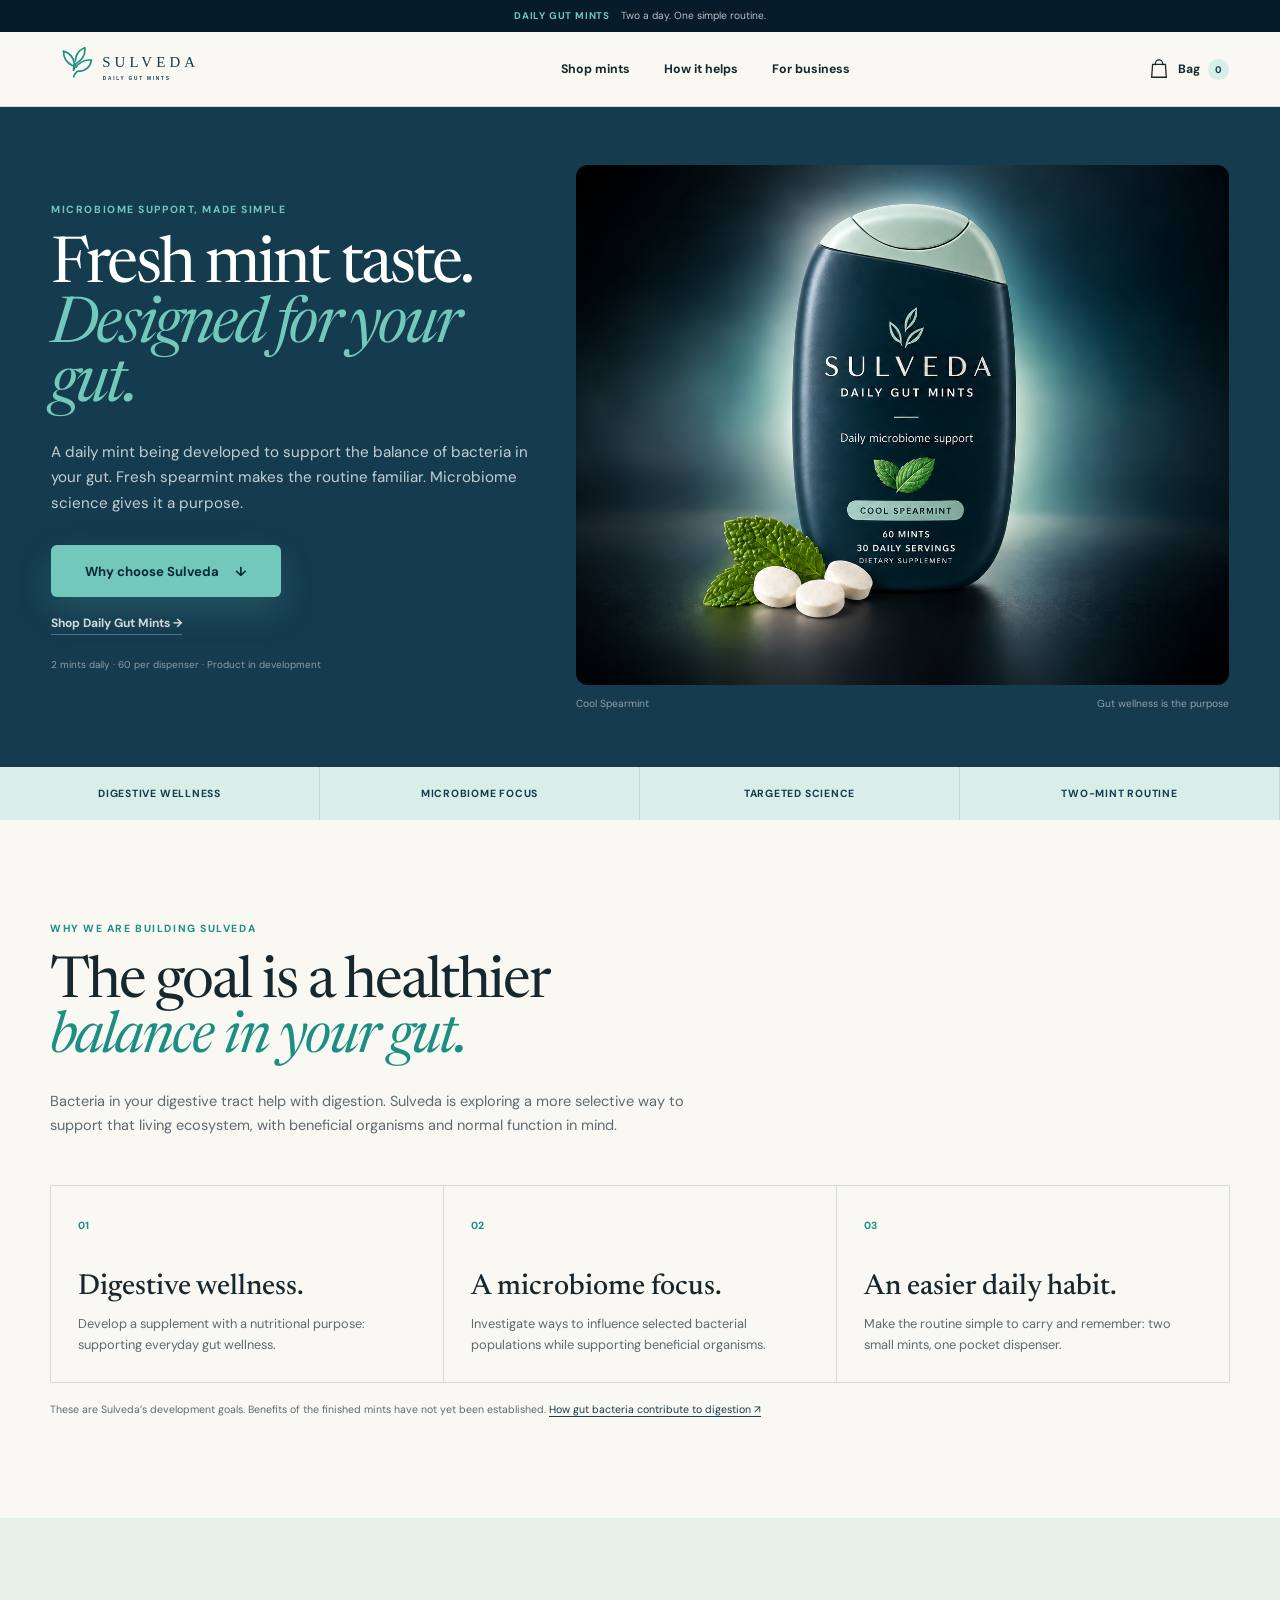
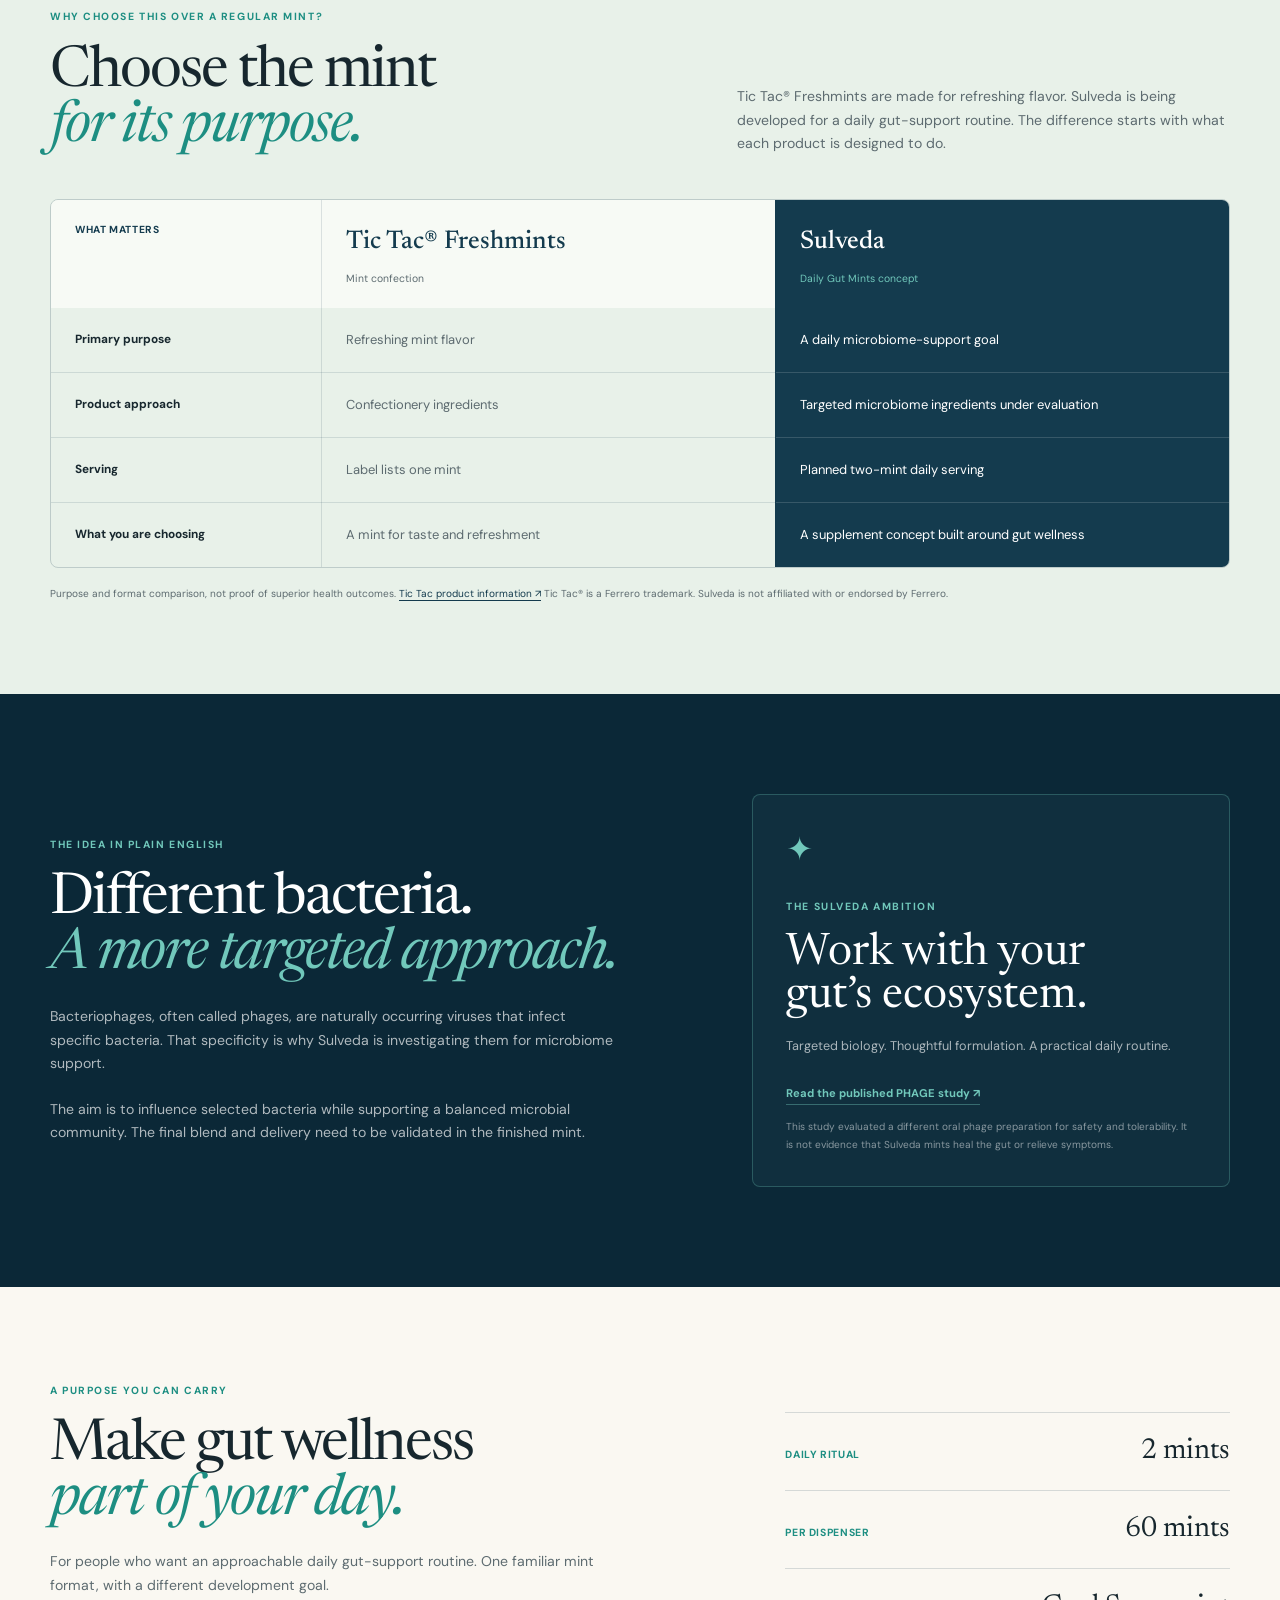
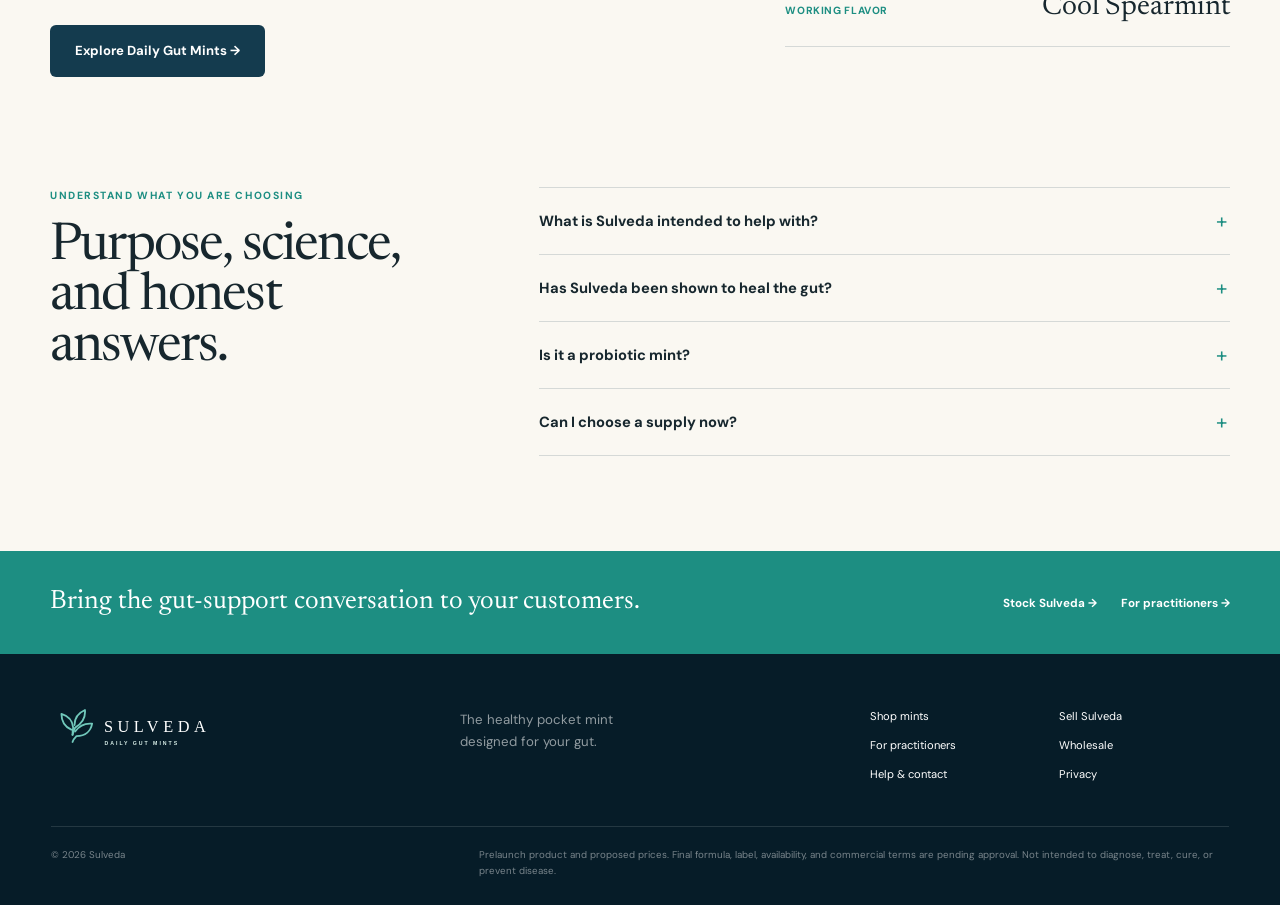
==== commit a69701df: "Lead Sulveda messaging with gut wellness and product purpose" ====
--- a/index.html
+++ b/index.html
@@ -2,11 +2,11 @@
 <html lang="en">
 <head>
   <meta charset="utf-8"><meta name="viewport" content="width=device-width, initial-scale=1">
-  <meta name="description" content="Meet Sulveda Daily Gut Mints. Two mints daily, a fresh spearmint ritual, and one pocket dispenser. Explore the founding offer."><meta name="theme-color" content="#0b2837">
-  <meta property="og:type" content="website"><meta property="og:title" content="Sulveda | Your Gut Routine, Now in a Mint"><meta property="og:description" content="Meet Sulveda Daily Gut Mints. Two mints daily, a fresh spearmint ritual, and one pocket dispenser. Explore the founding offer."><meta property="og:image" content="https://sre-2025.github.io/sulveda-preview/assets/sulveda-daily-gut-mints-single.png">
-  <title>Sulveda | Your Gut Routine, Now in a Mint</title><link rel="icon" href="assets/sulveda-mark.svg" type="image/svg+xml">
+  <meta name="description" content="Explore Sulveda’s digestive-wellness and microbiome-support goals. A two-mint daily routine designed for more than refreshing flavor."><meta name="theme-color" content="#0b2837">
+  <meta property="og:type" content="website"><meta property="og:title" content="Sulveda | Fresh Mint Taste. Designed for Your Gut."><meta property="og:description" content="Explore Sulveda’s digestive-wellness and microbiome-support goals. A two-mint daily routine designed for more than refreshing flavor."><meta property="og:image" content="https://sre-2025.github.io/sulveda-preview/assets/sulveda-daily-gut-mints-single.png">
+  <title>Sulveda | Fresh Mint Taste. Designed for Your Gut.</title><link rel="icon" href="assets/sulveda-mark.svg" type="image/svg+xml">
   <link rel="preconnect" href="https://fonts.googleapis.com"><link rel="preconnect" href="https://fonts.gstatic.com" crossorigin><link href="https://fonts.googleapis.com/css2?family=DM+Sans:wght@400;500;600;700&amp;family=Newsreader:opsz,wght@6..72,400;6..72,500;6..72,600&amp;display=swap" rel="stylesheet">
-  <link rel="stylesheet" href="styles.css?v=20261022"><link rel="stylesheet" href="storefront.css?v=20261022">
+  <link rel="stylesheet" href="styles.css?v=20261022"><link rel="stylesheet" href="storefront.css?v=20261022-benefits">
   <script src="commerce.js?v=20261022" defer></script><script src="script.js?v=20261022" defer></script>
 </head>
 <body class="storefront" data-page="home">
@@ -14,26 +14,31 @@
   <div class="announcement"><p><span>Daily Gut Mints</span> Two a day. One simple routine.</p></div>
   <header class="store-header">
     <a class="brand-logo" href="index.html" aria-label="Sulveda home"><img src="assets/sulveda-logo.svg" alt="Sulveda Daily Gut Mints" width="212" height="44"></a>
-    <nav aria-label="Primary navigation" class="store-nav"><a href="subscribe.html">Shop mints</a><a href="index.html#why">Why Sulveda</a><a href="wholesale.html">For business</a></nav>
+    <nav aria-label="Primary navigation" class="store-nav"><a href="subscribe.html">Shop mints</a><a href="index.html#why">How it helps</a><a href="wholesale.html">For business</a></nav>
     <div class="store-header-actions"><a class="bag-link" href="cart.html" aria-label="Shopping bag"><svg viewBox="0 0 24 24" aria-hidden="true"><path d="M5 7h14l1 14H4L5 7Z M8 8V6a4 4 0 0 1 8 0v2"/></svg><span>Bag</span><b data-cart-count>0</b></a><button class="menu-button" type="button" aria-expanded="false" aria-controls="mobile-nav" data-menu-button><span></span><span></span><span class="sr-only">Open navigation</span></button></div>
-    <nav class="mobile-nav" id="mobile-nav" aria-label="Mobile navigation" data-mobile-nav><a href="subscribe.html">Shop mints</a><a href="index.html#why">Why Sulveda</a><a href="wholesale.html">Wholesale</a><a href="doctors.html">For practitioners</a><a href="support.html">Help &amp; contact</a></nav>
+    <nav class="mobile-nav" id="mobile-nav" aria-label="Mobile navigation" data-mobile-nav><a href="subscribe.html">Shop mints</a><a href="index.html#why">How it helps</a><a href="wholesale.html">Wholesale</a><a href="doctors.html">For practitioners</a><a href="support.html">Help &amp; contact</a></nav>
   </header>
   <main id="main">
-    <section class="shopfront-hero">
-      <div class="shopfront-copy"><p class="eyebrow">Daily gut mints</p><h1>Your gut routine.<br><em>Now in a mint.</em></h1><p class="shopfront-intro">The healthy pocket mint designed for your gut. Fresh spearmint. Two a day. A routine that goes where you go.</p><div class="hero-price"><strong>$24.99<span>/30 days</span></strong><span>Monthly launch offer</span></div><a class="button button-primary" href="subscribe.html">Shop Sulveda <span aria-hidden="true">&rarr;</span></a><p class="small-note">60 mints &middot; 30 daily servings &middot; Prelaunch preview</p></div>
-      <figure class="shopfront-bottle"><img src="assets/sulveda-daily-gut-mints-single.png" alt="Navy Sulveda Cool Spearmint pocket dispenser with mint tablets" width="1536" height="1024" fetchpriority="high"><figcaption><span>Cool Spearmint</span><span>One pocket dispenser</span></figcaption></figure>
+    <section class="shopfront-hero benefits-hero">
+      <div class="shopfront-copy"><p class="eyebrow">Microbiome support, made simple</p><h1>Fresh mint taste.<br><em>Designed for your gut.</em></h1><p class="shopfront-intro">A daily mint being developed to support the balance of bacteria in your gut. Fresh spearmint makes the routine familiar. Microbiome science gives it a purpose.</p><div class="benefit-hero-actions"><a class="button button-primary" href="#why">Why choose Sulveda <span aria-hidden="true">&darr;</span></a><a class="benefit-shop-link" href="subscribe.html">Shop Daily Gut Mints &rarr;</a></div><p class="small-note">2 mints daily &middot; 60 per dispenser &middot; Product in development</p></div>
+      <figure class="shopfront-bottle"><img src="assets/sulveda-daily-gut-mints-single.png" alt="Sulveda Cool Spearmint Daily Gut Mints pocket dispenser" width="1536" height="1024" fetchpriority="high"><figcaption><span>Cool Spearmint</span><span>Gut wellness is the purpose</span></figcaption></figure>
     </section>
-    <div class="ritual-ribbon" aria-label="Product highlights"><span>Fresh spearmint</span><span>Two mints daily</span><span>60 mints inside</span><span>Made for your pocket</span></div>
-    <section class="why-section section-shell" id="why"><div><p class="eyebrow dark">Make room for a smaller routine</p><h2>The ease of a mint.<br><em>A little more purpose.</em></h2><p>Sulveda brings the familiar mint ritual to daily gut support. No shaker. No scoop. Just one distinctive dispenser.</p><a class="underlined-link" href="subscribe.html">Meet your daily mints &rarr;</a></div><ol class="why-steps"><li><span>01</span><div><h3>Take two.</h3><p>A clear two-mint daily serving.</p></div></li><li><span>02</span><div><h3>Take it with you.</h3><p>Keep the dispenser in your pocket, bag, or at your desk.</p></div></li><li><span>03</span><div><h3>Keep it simple.</h3><p>One 60-count dispenser equals 30 daily servings.</p></div></li></ol></section>
-    <section class="home-offers" id="offers"><div class="section-shell"><div class="offer-heading"><p class="eyebrow dark">Choose your routine</p><h2>Your daily habit.<br>Your kind of supply.</h2></div><div class="offer-cards">
-      <article><p class="eyebrow dark">Try Sulveda</p><h3>One dispenser</h3><p class="offer-amount">$29.99</p><p>60 mints &middot; 30 days</p><ul><li>One purchase</li><li>No automatic renewal</li></ul><a class="button button-outline" href="cart.html#one-time">Buy once &rarr;</a></article>
-      <article class="offer-featured"><span class="offer-label">Save $5 per dispenser</span><p class="eyebrow">Make it a habit</p><h3>Monthly delivery</h3><p class="offer-amount">$24.99<small>/30 days</small></p><p>60 mints per delivery</p><ul><li>About $0.83 per day</li><li>Proposed skip, pause &amp; cancel controls</li></ul><a class="button button-primary" href="cart.html#monthly">Choose monthly &rarr;</a></article>
-      <article><p class="eyebrow dark">Stock up</p><h3>90-day supply</h3><p class="offer-amount">$69.99</p><p>180 mints &middot; 3 dispensers</p><ul><li>One purchase</li><li>Save $19.98 vs. three single purchases</li></ul><a class="button button-outline" href="cart.html#quarterly">Buy 90 days &rarr;</a></article>
-    </div><p class="offer-footnote">Proposed launch prices. Order enquiries only while availability and payment are finalized.</p></div></section>
-    <section class="quick-answers section-shell"><div><p class="eyebrow dark">Good to know</p><h2>A few quick answers.</h2></div><div class="answer-list"><details><summary>What makes Sulveda different?</summary><p>A pocket mint format for a daily gut-support routine. The working concept combines fresh spearmint with two small daily supplement tablets. The final formula and claims are still being validated.</p></details><details><summary>How many do I take?</summary><p>The planned serving is two mints daily. Each dispenser contains 60 mints for 30 daily servings. Follow the final approved label when the product launches.</p></details><details><summary>Can I purchase it today?</summary><p>You can choose a supply and prepare an order enquiry. Online payment and fulfillment are not yet open. The team must confirm availability, price, shipping, and terms before a purchase.</p></details></div></section>
-    <section class="business-band"><div class="section-shell"><p>Bring a smaller gut routine to your customers.</p><div><a href="wholesale.html">Stock Sulveda &rarr;</a><a href="doctors.html">For practitioners &rarr;</a></div></div></section>
+    <div class="ritual-ribbon" aria-label="Product goals and format"><span>Digestive wellness</span><span>Microbiome focus</span><span>Targeted science</span><span>Two-mint routine</span></div>
+    <section class="benefit-overview section-shell" id="why">
+      <div class="benefit-section-heading"><p class="eyebrow dark">Why we are building Sulveda</p><h2>The goal is a healthier<br><em>balance in your gut.</em></h2><p>Bacteria in your digestive tract help with digestion. Sulveda is exploring a more selective way to support that living ecosystem, with beneficial organisms and normal function in mind.</p></div>
+      <div class="benefit-goals"><article><span>01</span><h3>Digestive wellness.</h3><p>Develop a supplement with a nutritional purpose: supporting everyday gut wellness.</p></article><article><span>02</span><h3>A microbiome focus.</h3><p>Investigate ways to influence selected bacterial populations while supporting beneficial organisms.</p></article><article><span>03</span><h3>An easier daily habit.</h3><p>Make the routine simple to carry and remember: two small mints, one pocket dispenser.</p></article></div><p class="benefit-status">These are Sulveda’s development goals. Benefits of the finished mints have not yet been established. <a href="https://www.niddk.nih.gov/health-information/digestive-diseases/digestive-system-how-it-works" target="_blank" rel="noopener noreferrer">How gut bacteria contribute to digestion &nearr;</a></p>
+    </section>
+    <section class="purpose-comparison">
+      <div class="section-shell"><div class="comparison-heading"><p class="eyebrow dark">Why choose this over a regular mint?</p><h2>Choose the mint<br><em>for its purpose.</em></h2><p>Tic Tac&reg; Freshmints are made for refreshing flavor. Sulveda is being developed for a daily gut-support routine. The difference starts with what each product is designed to do.</p></div>
+      <div class="comparison-table-wrap"><table class="purpose-table"><caption class="sr-only">A comparison of Tic Tac Freshmints and the Sulveda development concept</caption><thead><tr><th scope="col">What matters</th><th scope="col">Tic Tac&reg; Freshmints<span>Mint confection</span></th><th scope="col">Sulveda<span>Daily Gut Mints concept</span></th></tr></thead><tbody><tr><th scope="row">Primary purpose</th><td>Refreshing mint flavor</td><td>A daily microbiome-support goal</td></tr><tr><th scope="row">Product approach</th><td>Confectionery ingredients</td><td>Targeted microbiome ingredients under evaluation</td></tr><tr><th scope="row">Serving</th><td>Label lists one mint</td><td>Planned two-mint daily serving</td></tr><tr><th scope="row">What you are choosing</th><td>A mint for taste and refreshment</td><td>A supplement concept built around gut wellness</td></tr></tbody></table></div>
+      <p class="comparison-note">Purpose and format comparison, not proof of superior health outcomes. <a href="https://www.tictac.com/us/en/product/freshmints/" target="_blank" rel="noopener noreferrer">Tic Tac product information &nearr;</a> Tic Tac&reg; is a Ferrero trademark. Sulveda is not affiliated with or endorsed by Ferrero.</p></div>
+    </section>
+    <section class="gut-science" id="science"><div class="section-shell gut-science-layout"><div><p class="eyebrow">The idea in plain English</p><h2>Different bacteria.<br><em>A more targeted approach.</em></h2><p>Bacteriophages, often called phages, are naturally occurring viruses that infect specific bacteria. That specificity is why Sulveda is investigating them for microbiome support.</p><p>The aim is to influence selected bacteria while supporting a balanced microbial community. The final blend and delivery need to be validated in the finished mint.</p></div><aside class="science-purpose"><span class="science-mark" aria-hidden="true">&#10022;</span><p class="eyebrow">The Sulveda ambition</p><h3>Work with your<br>gut’s ecosystem.</h3><p>Targeted biology. Thoughtful formulation. A practical daily routine.</p><a class="science-source" href="https://pubmed.ncbi.nlm.nih.gov/30157383/" target="_blank" rel="noopener noreferrer">Read the published PHAGE study &nearr;</a><small>This study evaluated a different oral phage preparation for safety and tolerability. It is not evidence that Sulveda mints heal the gut or relieve symptoms.</small></aside></div></section>
+    <section class="benefit-product section-shell"><div><p class="eyebrow dark">A purpose you can carry</p><h2>Make gut wellness<br><em>part of your day.</em></h2><p>For people who want an approachable daily gut-support routine. One familiar mint format, with a different development goal.</p><a class="button button-dark" href="subscribe.html">Explore Daily Gut Mints &rarr;</a></div><dl class="purpose-spec"><div><dt>Daily ritual</dt><dd>2 mints</dd></div><div><dt>Per dispenser</dt><dd>60 mints</dd></div><div><dt>Working flavor</dt><dd>Cool Spearmint</dd></div></dl></section>
+    <section class="quick-answers benefit-faq section-shell"><div><p class="eyebrow dark">Understand what you are choosing</p><h2>Purpose, science,<br>and honest answers.</h2></div><div class="answer-list"><details><summary>What is Sulveda intended to help with?</summary><p>Sulveda’s development goals are digestive wellness and microbiome support. Its approach explores selected bacterial populations, beneficial organisms, and normal function. The finished mint formula and product-specific benefits are still being validated.</p></details><details><summary>Has Sulveda been shown to heal the gut?</summary><p>No finished-product evidence has been supplied establishing that these mints heal the gut, reduce inflammation, or treat digestive conditions. Sulveda is being developed as a nutritional wellness product, with claims that must match the evidence.</p></details><details><summary>Is it a probiotic mint?</summary><p>The formula is not final. Sulveda is evaluating targeted phages and potentially complementary prebiotic, probiotic, or other nutritional ingredients. The full ingredient list and Supplement Facts will be published once approved.</p></details><details><summary>Can I choose a supply now?</summary><p>Yes. The shop lets you choose a supply and prepare an order enquiry. Availability, payment, shipping, and final terms still need to be confirmed before purchase.</p></details></div></section>
+    <section class="business-band"><div class="section-shell"><p>Bring the gut-support conversation to your customers.</p><div><a href="wholesale.html">Stock Sulveda &rarr;</a><a href="doctors.html">For practitioners &rarr;</a></div></div></section>
   </main>
-  <div class="mobile-buy-bar"><div><span>Monthly launch offer</span><strong>$24.99 / 30 days</strong></div><a href="subscribe.html">Shop mints &rarr;</a></div>
+  <div class="mobile-buy-bar"><div><span>Fresh mint taste</span><strong>Designed for your gut</strong></div><a href="subscribe.html">Explore mints &rarr;</a></div>
 <footer class="store-footer">
     <div class="store-footer-top"><a class="footer-logo" href="index.html"><img src="assets/sulveda-logo-light.svg" alt="Sulveda Daily Gut Mints" width="235" height="49" loading="lazy"></a><p>The healthy pocket mint<br>designed for your gut.</p><nav aria-label="Footer navigation"><a href="subscribe.html">Shop mints</a><a href="partners.html">Sell Sulveda</a><a href="doctors.html">For practitioners</a><a href="wholesale.html">Wholesale</a><a href="support.html">Help &amp; contact</a><a href="support.html#privacy">Privacy</a></nav></div>
     <div class="store-footer-bottom"><p>&copy; <span data-year></span> Sulveda</p><p>Prelaunch product and proposed prices. Final formula, label, availability, and commercial terms are pending approval. Not intended to diagnose, treat, cure, or prevent disease.</p></div>
--- a/storefront.css
+++ b/storefront.css
@@ -335,7 +335,101 @@
 @media (min-width: 561px) and (max-width: 720px) {
   body.storefront[data-page="home"] { padding-bottom: 65px; }
 }
+
+/* Benefits-led product story */
+.benefits-hero .shopfront-copy h1 { font-size: clamp(3.4rem,5vw,5.35rem); }
+.benefits-hero .shopfront-copy { padding-block: 58px; }
+.benefit-hero-actions { display: flex; flex-direction: column; align-items: start; gap: 18px; margin-top: 28px; }
+.benefit-hero-actions .button { min-width: 230px; }
+.benefit-shop-link { padding-bottom: 3px; color: rgba(255,255,255,.8); border-bottom: 1px solid rgba(255,255,255,.28); font-size: .75rem; font-weight: 700; }
+.benefits-hero .small-note { margin-top: 22px; }
+.benefit-overview { padding-block: 100px; }
+.benefit-section-heading { max-width: 780px; }
+.benefit-section-heading h2, .comparison-heading h2, .gut-science h2, .benefit-product h2 { margin-top: 19px; font-family: var(--serif); font-size: clamp(2.8rem,4.5vw,4.8rem); font-weight: 400; line-height: .96; letter-spacing: -.035em; }
+.benefit-section-heading h2 em, .comparison-heading h2 em, .benefit-product h2 em { color: var(--teal); font-weight: 400; }
+.benefit-section-heading > p:not(.eyebrow) { max-width: 640px; margin-top: 23px; color: var(--slate); font-size: .91rem; }
+.benefit-goals { display: grid; grid-template-columns: repeat(3,1fr); margin-top: 47px; border-top: 1px solid var(--line); border-left: 1px solid var(--line); }
+.benefit-goals article { padding: 27px; border-right: 1px solid var(--line); border-bottom: 1px solid var(--line); }
+.benefit-goals article > span { color: var(--teal); font-size: .65rem; font-weight: 700; }
+.benefit-goals h3 { margin-top: 39px; font-family: var(--serif); font-size: 1.8rem; font-weight: 500; }
+.benefit-goals p { max-width: 310px; margin-top: 11px; color: var(--slate); font-size: .8rem; }
+.benefit-status { margin-top: 18px; color: var(--slate); font-size: .66rem; }
+.benefit-status a { color: var(--navy); text-decoration: underline; text-underline-offset: 3px; }
+.purpose-comparison { padding-block: 90px; background: #e8f1e9; }
+.comparison-heading { display: grid; grid-template-columns: 1fr .8fr; column-gap: 70px; align-items: end; }
+.comparison-heading > .eyebrow { grid-column: 1 / -1; }
+.comparison-heading > p:not(.eyebrow) { color: var(--slate); font-size: .88rem; }
+.comparison-table-wrap { margin-top: 44px; border: 1px solid rgba(20,59,78,.2); border-radius: 8px; overflow: hidden; }
+.purpose-table { width: 100%; border-collapse: collapse; table-layout: fixed; font-size: .81rem; line-height: 1.7; }
+.purpose-table th, .purpose-table td { padding: 21px 24px; text-align: left; vertical-align: top; border-right: 1px solid rgba(20,59,78,.13); border-bottom: 1px solid rgba(20,59,78,.13); }
+.purpose-table th:last-child, .purpose-table td:last-child { border-right: 0; }
+.purpose-table tr:last-child th, .purpose-table tr:last-child td { border-bottom: 0; }
+.purpose-table thead th { color: var(--navy); font-family: var(--serif); font-size: 1.6rem; font-weight: 500; background: #f7faf5; }
+.purpose-table thead th:first-child { width: 23%; font-family: var(--sans); font-size: .64rem; font-weight: 700; text-transform: uppercase; letter-spacing: .06em; }
+.purpose-table thead span { display: block; margin-top: 5px; color: var(--slate); font-family: var(--sans); font-size: .65rem; font-weight: 400; }
+.purpose-table tbody th { font-size: .74rem; font-weight: 700; }
+.purpose-table td { color: var(--slate); }
+.purpose-table th:last-child, .purpose-table td:last-child { color: var(--white); background: var(--navy); }
+.purpose-table th:last-child span { color: var(--teal-light); }
+.purpose-table td:last-child { border-bottom-color: rgba(255,255,255,.15); }
+.comparison-note { max-width: 1000px; margin-top: 17px; color: var(--slate); font-size: .63rem; line-height: 1.8; }
+.comparison-note a { color: var(--navy); text-decoration: underline; text-underline-offset: 3px; }
+.gut-science { padding-block: 100px; color: #fff; background: var(--navy-dark); }
+.gut-science-layout { display: grid; grid-template-columns: 1fr .78fr; gap: 90px; align-items: center; }
+.gut-science h2 em { color: var(--teal-light); font-weight: 400; }
+.gut-science-layout > div > p:not(.eyebrow) { max-width: 570px; margin-top: 23px; color: rgba(255,255,255,.68); font-size: .88rem; }
+.science-purpose { padding: 33px; border: 1px solid rgba(113,200,187,.28); background: rgba(113,200,187,.05); border-radius: 8px; }
+.science-mark { display: block; margin-bottom: 28px; color: var(--teal-light); font-size: 2rem; }
+.science-purpose h3 { margin-top: 17px; font-family: var(--serif); font-size: 2.8rem; font-weight: 400; line-height: .97; }
+.science-purpose > p:not(.eyebrow) { margin-top: 17px; color: rgba(255,255,255,.65); font-size: .79rem; }
+.science-source { display: inline-block; margin-top: 30px; padding-bottom: 4px; color: var(--teal-light); border-bottom: 1px solid rgba(113,200,187,.4); font-size: .7rem; font-weight: 700; }
+.science-purpose small { display: block; margin-top: 13px; color: rgba(255,255,255,.5); font-size: .63rem; line-height: 1.7; }
+.benefit-product { display: grid; grid-template-columns: 1fr .7fr; gap: 100px; align-items: center; padding-block: 95px; }
+.benefit-product > div > p:not(.eyebrow) { max-width: 570px; margin-top: 22px; color: var(--slate); font-size: .88rem; }
+.benefit-product .button { margin-top: 28px; }
+.purpose-spec { margin: 0; border-top: 1px solid var(--line); }
+.purpose-spec div { display: flex; justify-content: space-between; align-items: baseline; gap: 20px; padding: 24px 0; border-bottom: 1px solid var(--line); }
+.purpose-spec dt { color: var(--teal); font-size: .65rem; font-weight: 700; text-transform: uppercase; letter-spacing: .06em; }
+.purpose-spec dd { margin: 0; font-family: var(--serif); font-size: 1.8rem; }
+.benefit-faq { padding-top: 15px; }
+.product-benefit-link { margin-top: 18px; font-size: .7rem; }
+@media (max-width: 1000px) {
+  .gut-science-layout, .benefit-product { gap: 45px; }
+  .benefits-hero .shopfront-copy h1 { font-size: 3.5rem; }
+  .comparison-heading { column-gap: 35px; }
+}
+@media (max-width: 800px) {
+  .benefits-hero .shopfront-copy h1 { font-size: 3rem; }
+  .benefit-hero-actions .button { min-width: 0; font-size: .72rem; padding-inline: 16px; }
+  .benefit-overview, .purpose-comparison, .gut-science, .benefit-product { padding-block: 65px; }
+  .comparison-heading, .gut-science-layout, .benefit-product { grid-template-columns: 1fr; gap: 26px; }
+  .benefit-goals article { padding: 22px; }
+  .benefit-goals h3 { font-size: 1.6rem; }
+  .purpose-table th, .purpose-table td { padding: 18px; }
+  .purpose-table thead th { font-size: 1.4rem; }
+}
+@media (max-width: 560px) {
+  .benefits-hero .shopfront-copy { padding-block: 26px 35px; }
+  .benefits-hero .shopfront-copy h1 { font-size: 2.8rem; }
+  .benefits-hero .shopfront-intro { font-size: .8rem; }
+  .benefit-hero-actions { gap: 16px; margin-top: 20px; }
+  .benefit-hero-actions .button { width: 100%; font-size: .76rem; }
+  .benefit-goals { grid-template-columns: 1fr; margin-top: 30px; }
+  .benefit-goals h3 { margin-top: 20px; font-size: 1.8rem; }
+  .benefit-goals p { max-width: none; }
+  .benefit-section-heading h2, .comparison-heading h2, .gut-science h2, .benefit-product h2 { font-size: 2.8rem; }
+  .purpose-table th, .purpose-table td { padding: 13px 10px; font-size: .72rem; overflow-wrap: break-word; }
+  .purpose-table thead th { font-size: 1.1rem; }
+  .purpose-table thead th:first-child { width: 25%; font-size: .58rem; }
+  .purpose-table tbody th { font-size: .66rem; }
+  .purpose-table thead span { font-size: .54rem; }
+  .comparison-table-wrap { margin-top: 30px; }
+  .comparison-note { font-size: .59rem; }
+  .science-purpose { padding: 25px; }
+  .science-purpose h3 { font-size: 2.5rem; }
+  .purpose-spec dd { font-size: 1.55rem; }
+  .benefit-faq { padding-top: 0; }
+}
 @media (prefers-reduced-motion: reduce) {
   .storefront *, .storefront *::before, .storefront *::after { scroll-behavior: auto !important; }
 }
-
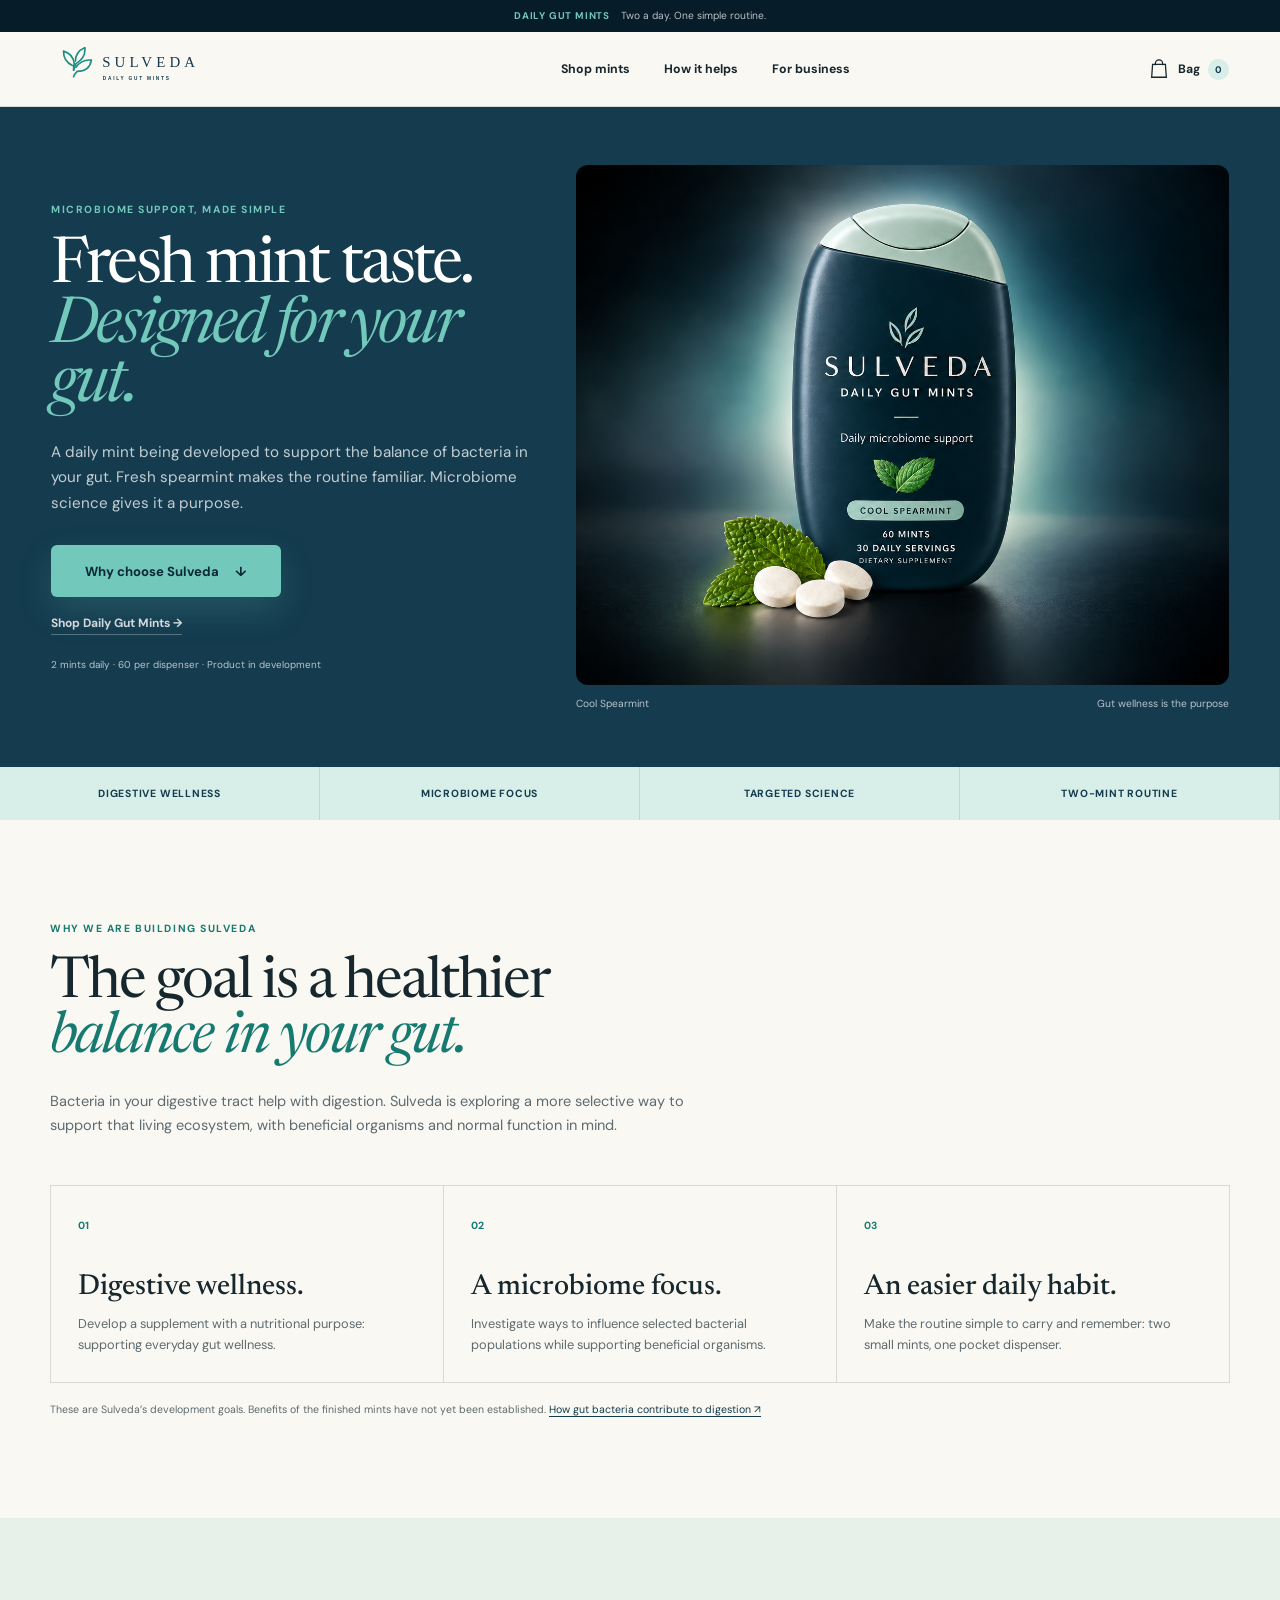
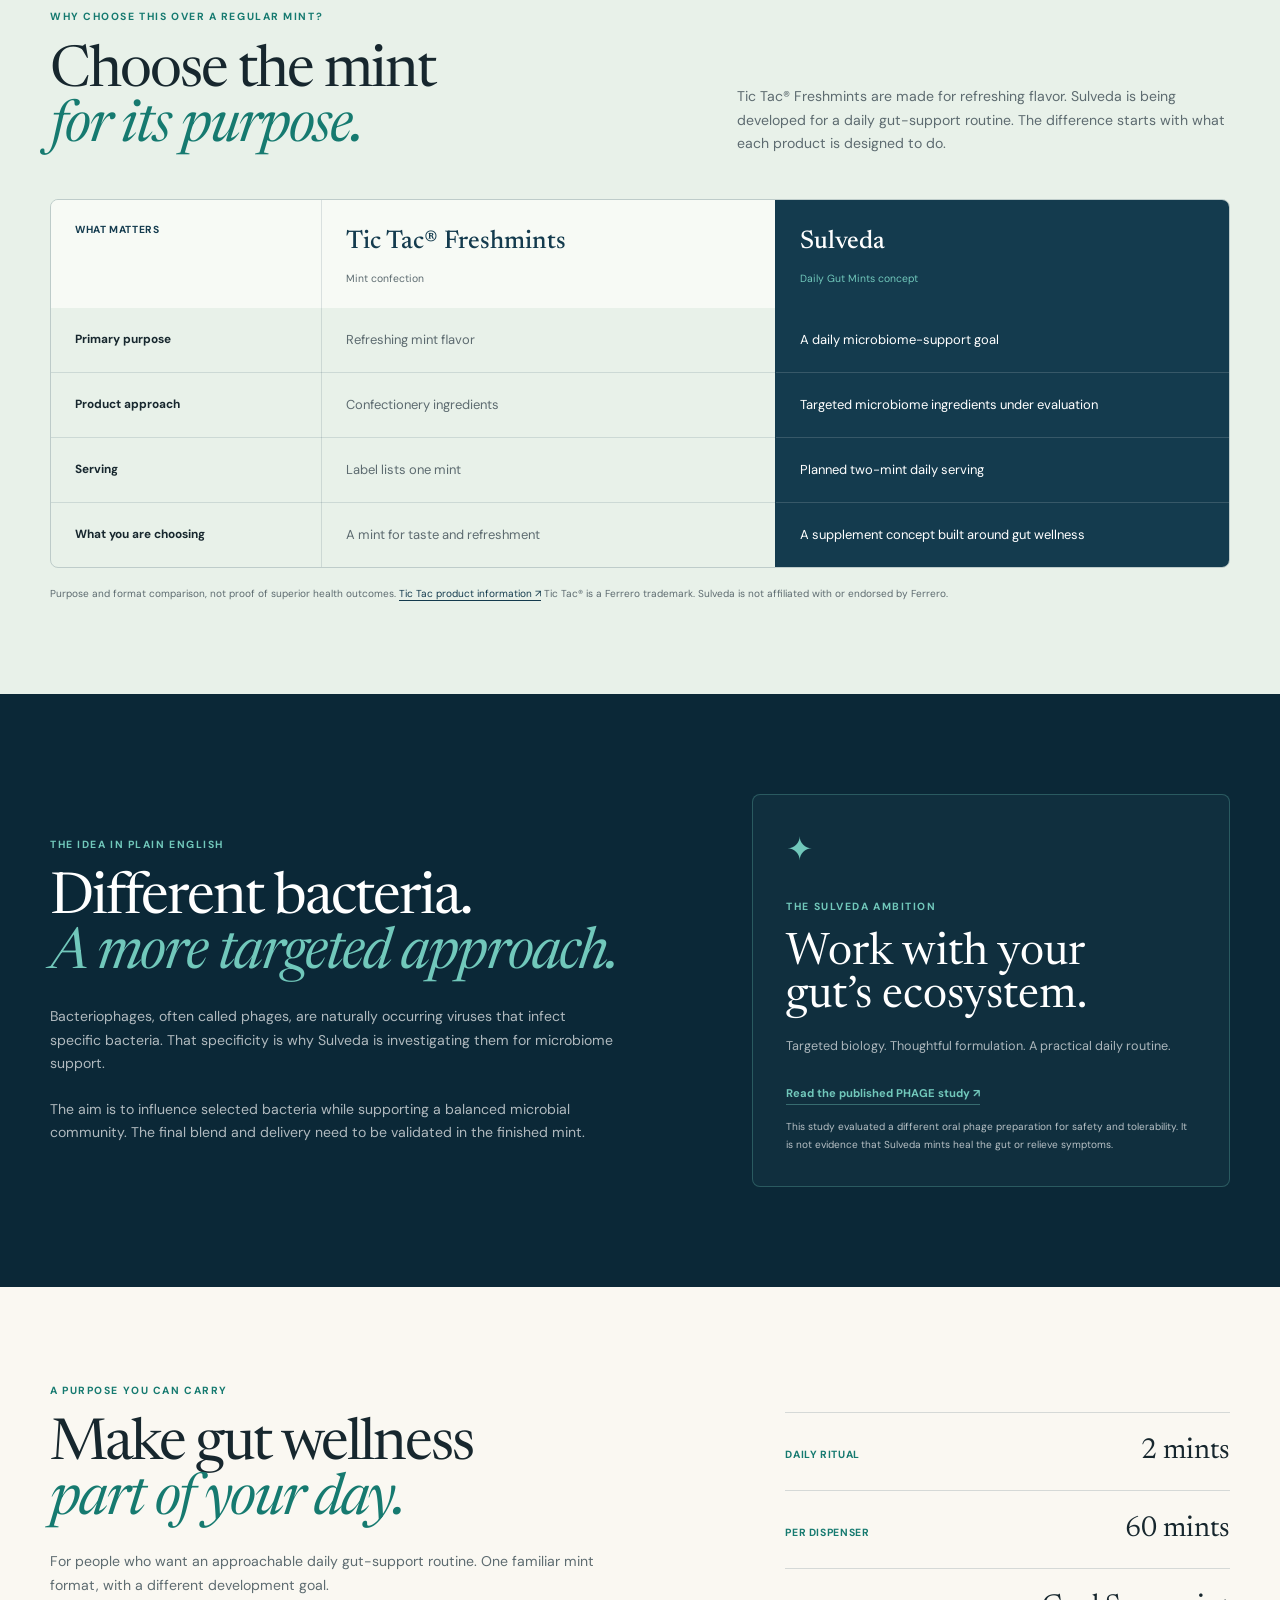
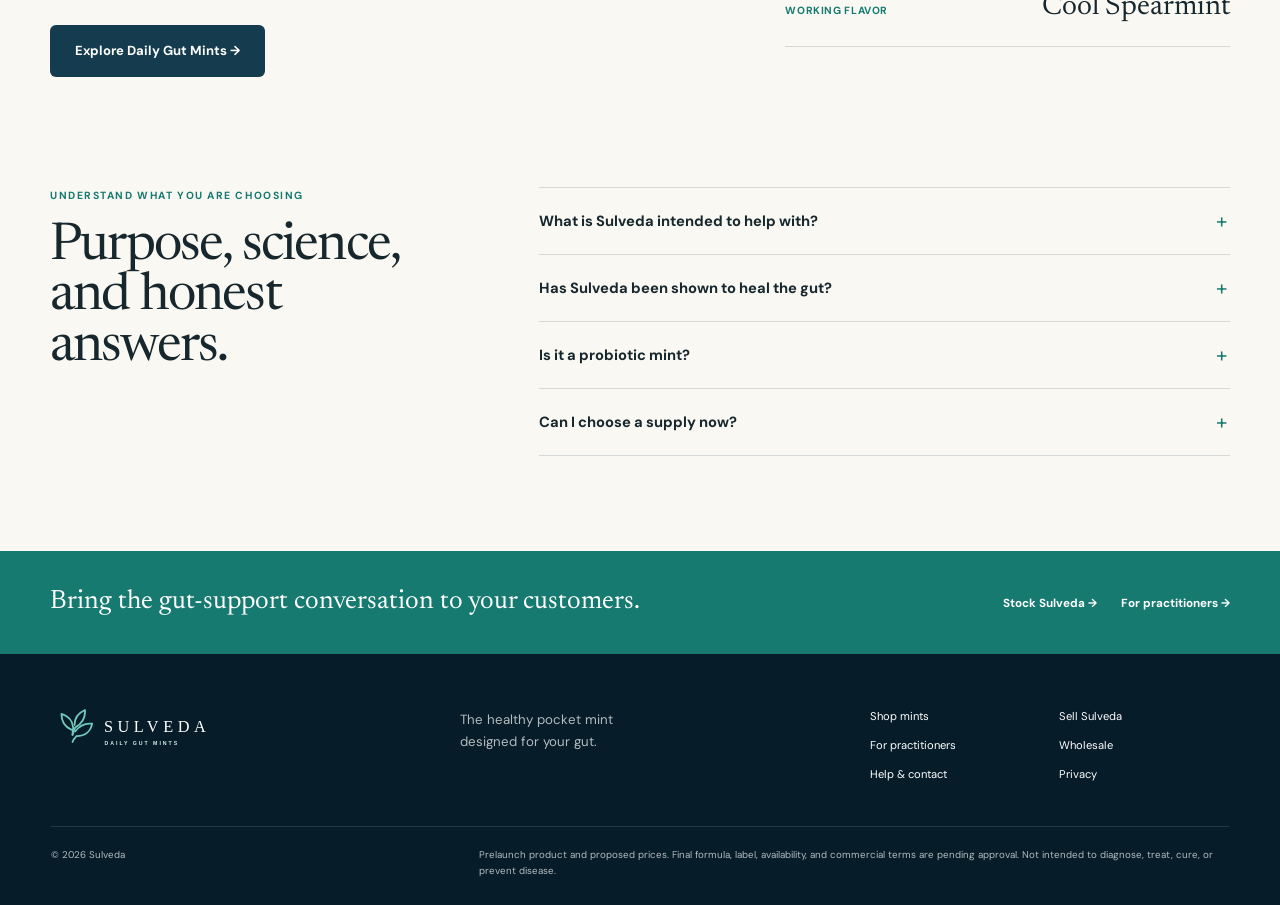
==== commit 6081105c: "Audit Sulveda copy, mobile layouts, and inquiry flow" ====
--- a/index.html
+++ b/index.html
@@ -6,8 +6,8 @@
   <meta property="og:type" content="website"><meta property="og:title" content="Sulveda | Fresh Mint Taste. Designed for Your Gut."><meta property="og:description" content="Explore Sulveda’s digestive-wellness and microbiome-support goals. A two-mint daily routine designed for more than refreshing flavor."><meta property="og:image" content="https://sre-2025.github.io/sulveda-preview/assets/sulveda-daily-gut-mints-single.png">
   <title>Sulveda | Fresh Mint Taste. Designed for Your Gut.</title><link rel="icon" href="assets/sulveda-mark.svg" type="image/svg+xml">
   <link rel="preconnect" href="https://fonts.googleapis.com"><link rel="preconnect" href="https://fonts.gstatic.com" crossorigin><link href="https://fonts.googleapis.com/css2?family=DM+Sans:wght@400;500;600;700&amp;family=Newsreader:opsz,wght@6..72,400;6..72,500;6..72,600&amp;display=swap" rel="stylesheet">
-  <link rel="stylesheet" href="styles.css?v=20261022"><link rel="stylesheet" href="storefront.css?v=20261022-benefits">
-  <script src="commerce.js?v=20261022" defer></script><script src="script.js?v=20261022" defer></script>
+  <link rel="stylesheet" href="styles.css?v=20261022"><link rel="stylesheet" href="storefront.css?v=20261022-audit">
+  <script src="commerce.js?v=20261022-audit" defer></script><script src="script.js?v=20261022-audit" defer></script>
 </head>
 <body class="storefront" data-page="home">
 <a class="skip-link" href="#main">Skip to content</a>
@@ -35,7 +35,7 @@
     </section>
     <section class="gut-science" id="science"><div class="section-shell gut-science-layout"><div><p class="eyebrow">The idea in plain English</p><h2>Different bacteria.<br><em>A more targeted approach.</em></h2><p>Bacteriophages, often called phages, are naturally occurring viruses that infect specific bacteria. That specificity is why Sulveda is investigating them for microbiome support.</p><p>The aim is to influence selected bacteria while supporting a balanced microbial community. The final blend and delivery need to be validated in the finished mint.</p></div><aside class="science-purpose"><span class="science-mark" aria-hidden="true">&#10022;</span><p class="eyebrow">The Sulveda ambition</p><h3>Work with your<br>gut’s ecosystem.</h3><p>Targeted biology. Thoughtful formulation. A practical daily routine.</p><a class="science-source" href="https://pubmed.ncbi.nlm.nih.gov/30157383/" target="_blank" rel="noopener noreferrer">Read the published PHAGE study &nearr;</a><small>This study evaluated a different oral phage preparation for safety and tolerability. It is not evidence that Sulveda mints heal the gut or relieve symptoms.</small></aside></div></section>
     <section class="benefit-product section-shell"><div><p class="eyebrow dark">A purpose you can carry</p><h2>Make gut wellness<br><em>part of your day.</em></h2><p>For people who want an approachable daily gut-support routine. One familiar mint format, with a different development goal.</p><a class="button button-dark" href="subscribe.html">Explore Daily Gut Mints &rarr;</a></div><dl class="purpose-spec"><div><dt>Daily ritual</dt><dd>2 mints</dd></div><div><dt>Per dispenser</dt><dd>60 mints</dd></div><div><dt>Working flavor</dt><dd>Cool Spearmint</dd></div></dl></section>
-    <section class="quick-answers benefit-faq section-shell"><div><p class="eyebrow dark">Understand what you are choosing</p><h2>Purpose, science,<br>and honest answers.</h2></div><div class="answer-list"><details><summary>What is Sulveda intended to help with?</summary><p>Sulveda’s development goals are digestive wellness and microbiome support. Its approach explores selected bacterial populations, beneficial organisms, and normal function. The finished mint formula and product-specific benefits are still being validated.</p></details><details><summary>Has Sulveda been shown to heal the gut?</summary><p>No finished-product evidence has been supplied establishing that these mints heal the gut, reduce inflammation, or treat digestive conditions. Sulveda is being developed as a nutritional wellness product, with claims that must match the evidence.</p></details><details><summary>Is it a probiotic mint?</summary><p>The formula is not final. Sulveda is evaluating targeted phages and potentially complementary prebiotic, probiotic, or other nutritional ingredients. The full ingredient list and Supplement Facts will be published once approved.</p></details><details><summary>Can I choose a supply now?</summary><p>Yes. The shop lets you choose a supply and prepare an order enquiry. Availability, payment, shipping, and final terms still need to be confirmed before purchase.</p></details></div></section>
+    <section class="quick-answers benefit-faq section-shell"><div><p class="eyebrow dark">Understand what you are choosing</p><h2>Purpose, science,<br>and honest answers.</h2></div><div class="answer-list"><details><summary>What is Sulveda intended to help with?</summary><p>Sulveda’s development goals are digestive wellness and microbiome support. Its approach explores selected bacterial populations, beneficial organisms, and normal function. The finished mint formula and product-specific benefits are still being validated.</p></details><details><summary>Has Sulveda been shown to heal the gut?</summary><p>No finished-product evidence has been supplied establishing that these mints heal the gut, reduce inflammation, or treat digestive conditions. Sulveda is being developed as a nutritional wellness product, with claims that must match the evidence.</p></details><details><summary>Is it a probiotic mint?</summary><p>The formula is not final. Sulveda is evaluating targeted phages and potentially complementary prebiotic, probiotic, or other nutritional ingredients. The full ingredient list and Supplement Facts will be published once approved.</p></details><details><summary>Can I choose a supply now?</summary><p>Yes. The shop lets you choose a supply and prepare an order inquiry. Availability, payment, shipping, and final terms still need to be confirmed before purchase.</p></details></div></section>
     <section class="business-band"><div class="section-shell"><p>Bring the gut-support conversation to your customers.</p><div><a href="wholesale.html">Stock Sulveda &rarr;</a><a href="doctors.html">For practitioners &rarr;</a></div></div></section>
   </main>
   <div class="mobile-buy-bar"><div><span>Fresh mint taste</span><strong>Designed for your gut</strong></div><a href="subscribe.html">Explore mints &rarr;</a></div>
--- a/storefront.css
+++ b/storefront.css
@@ -1,6 +1,6 @@
 /* Customer storefront. Shared practitioner and retail styles remain in styles.css. */
 [hidden] { display: none !important; }
-.storefront { background: #faf8f2; }
+.storefront { --teal: #167a70; background: #faf8f2; }
 .storefront :focus-visible { outline: 3px solid #209b8d; outline-offset: 4px; }
 .storefront input:focus-visible, .storefront textarea:focus-visible { outline-offset: 1px; }
 .storefront section[id] { scroll-margin-top: 110px; }
@@ -14,6 +14,7 @@
 .store-header .brand-logo { flex-shrink: 0; width: 220px; }
 .store-nav { display: flex; gap: 34px; font-size: .77rem; font-weight: 700; }
 .store-nav a:hover { color: var(--teal); }
+.store-nav a[aria-current="page"], .mobile-nav a[aria-current="page"] { text-decoration: underline; text-underline-offset: 5px; }
 .store-header-actions { display: flex; align-items: center; gap: 18px; }
 .bag-link { display: flex; align-items: center; gap: 8px; font-size: .76rem; font-weight: 700; padding: 8px 0 8px 8px; }
 .bag-link svg { width: 22px; height: 22px; fill: none; stroke: currentColor; stroke-width: 1.4; }
@@ -37,10 +38,10 @@
 .hero-price strong span { font-size: .75rem; color: rgba(255,255,255,.6); margin-left: 4px; }
 .hero-price > span { color: var(--teal-light); font-size: .65rem; }
 .shopfront-copy > .button { min-width: 230px; margin-top: 20px; }
-.shopfront-copy .small-note { margin-top: 13px; color: rgba(255,255,255,.5); font-size: .62rem; }
+.shopfront-copy .small-note { margin-top: 13px; color: rgba(255,255,255,.7); font-size: .62rem; }
 .shopfront-bottle { min-width: 0; margin: 0; padding: 40px max(4vw, calc((100vw - 1320px) / 2)) 40px 0; }
 .shopfront-bottle img { width: 100%; height: 520px; object-fit: cover; border-radius: 12px; }
-.shopfront-bottle figcaption { display: flex; justify-content: space-between; gap: 10px; padding-top: 12px; color: rgba(255,255,255,.52); font-size: .64rem; }
+.shopfront-bottle figcaption { display: flex; justify-content: space-between; gap: 10px; padding-top: 12px; color: rgba(255,255,255,.7); font-size: .64rem; }
 .ritual-ribbon { display: grid; grid-template-columns: repeat(4,1fr); background: var(--mint); }
 .ritual-ribbon span { padding: 20px 12px; color: var(--navy); border-right: 1px solid rgba(20,59,78,.12); font-size: .65rem; font-weight: 700; letter-spacing: .075em; text-align: center; text-transform: uppercase; }
 .why-section { display: grid; grid-template-columns: 1fr .8fr; gap: 100px; padding-block: 100px; align-items: center; }
@@ -158,7 +159,7 @@
 .enquiry-main { padding-block: 60px 90px; min-height: 70vh; }
 .enquiry-layout { display: grid; grid-template-columns: 1.05fr .8fr; gap: 90px; align-items: start; }
 .enquiry-form-area > .eyebrow { margin-top: 35px; }
-.enquiry-form-area h1 { margin-top: 15px; font-family: var(--serif); font-weight: 400; font-size: clamp(3rem,4.8vw,5rem); line-height: .94; letter-spacing: -.04em; }
+.enquiry-form-area .checkout-title { margin-top: 15px; font-family: var(--serif); font-weight: 400; font-size: clamp(3rem,4.8vw,5rem); line-height: .94; letter-spacing: -.04em; }
 .enquiry-intro { max-width: 550px; color: var(--slate); margin-top: 20px; font-size: .86rem; }
 .enquiry-form-area form { margin-top: 30px; }
 .enquiry-form-area .form-grid { gap: 20px; }
@@ -204,12 +205,13 @@
 /* Footer */
 .store-footer { padding: 55px max(4vw,24px) 25px; color: #fff; background: var(--navy-black); }
 .store-footer-top { display: grid; grid-template-columns: 1fr 1fr 1fr; gap: 50px; max-width: 1280px; margin: auto; padding-bottom: 45px; }
-.store-footer-top p { color: rgba(255,255,255,.56); font-size: .83rem; }
+.store-footer-top p { color: rgba(255,255,255,.7); font-size: .83rem; }
 .store-footer-top nav { display: grid; grid-template-columns: 1fr 1fr; gap: 15px 20px; font-size: .7rem; }
-.store-footer-bottom { display: flex; gap: 45px; justify-content: space-between; align-items: start; padding-top: 20px; margin: auto; max-width: 1280px; border-top: 1px solid rgba(255,255,255,.12); color: rgba(255,255,255,.46); font-size: .61rem; }
+.store-footer-bottom { display: flex; gap: 45px; justify-content: space-between; align-items: start; padding-top: 20px; margin: auto; max-width: 1280px; border-top: 1px solid rgba(255,255,255,.12); color: rgba(255,255,255,.7); font-size: .61rem; }
 .store-footer-bottom > p:first-child { flex-shrink: 0; }
 .store-footer-bottom > p:last-child { max-width: 750px; }
 .storefront .mobile-buy-bar { border-radius: 0; }
+.storefront .principles-grid > div { min-width: 0; }
 
 @media (max-width: 1100px) {
   .shopfront-copy h1 { font-size: 4.2rem; }
@@ -265,6 +267,8 @@
   .store-footer-top nav { grid-column: 1 / -1; grid-template-columns: repeat(3,1fr); }
 }
 @media (max-width: 560px) {
+  .storefront .principles-grid h2 { font-size: clamp(2.3rem, 9.5vw, 3.2rem); }
+  .storefront input, .storefront select, .storefront textarea { font-size: 16px; }
   .shopfront-hero { display: flex; flex-direction: column; min-height: 0; }
   .shopfront-bottle { order: -1; width: 100%; padding: 16px 20px 0; }
   .shopfront-bottle img { width: 100%; height: 235px; object-fit: cover; object-position: center 48%; }
@@ -315,7 +319,7 @@
   .bag-summary h2 { font-size: 2rem; }
   .enquiry-summary { display: block; }
   .enquiry-summary > img { width: 100%; height: 165px; object-position: center; }
-  .enquiry-form-area h1 { font-size: 3.2rem; }
+  .enquiry-form-area .checkout-title { font-size: 3.2rem; }
   .enquiry-form-area .form-grid { grid-template-columns: 1fr; }
   .enquiry-form-area > .eyebrow { margin-top: 25px; }
   .enquiry-ready { padding: 20px; }
@@ -383,7 +387,7 @@
 .science-purpose h3 { margin-top: 17px; font-family: var(--serif); font-size: 2.8rem; font-weight: 400; line-height: .97; }
 .science-purpose > p:not(.eyebrow) { margin-top: 17px; color: rgba(255,255,255,.65); font-size: .79rem; }
 .science-source { display: inline-block; margin-top: 30px; padding-bottom: 4px; color: var(--teal-light); border-bottom: 1px solid rgba(113,200,187,.4); font-size: .7rem; font-weight: 700; }
-.science-purpose small { display: block; margin-top: 13px; color: rgba(255,255,255,.5); font-size: .63rem; line-height: 1.7; }
+.science-purpose small { display: block; margin-top: 13px; color: rgba(255,255,255,.7); font-size: .63rem; line-height: 1.7; }
 .benefit-product { display: grid; grid-template-columns: 1fr .7fr; gap: 100px; align-items: center; padding-block: 95px; }
 .benefit-product > div > p:not(.eyebrow) { max-width: 570px; margin-top: 22px; color: var(--slate); font-size: .88rem; }
 .benefit-product .button { margin-top: 28px; }
@@ -433,3 +437,8 @@
 @media (prefers-reduced-motion: reduce) {
   .storefront *, .storefront *::before, .storefront *::after { scroll-behavior: auto !important; }
 }
+@media (max-width: 360px) {
+  .store-header { gap: 12px; padding-inline: 16px; }
+  .store-header .brand-logo { width: 145px; }
+  .store-header-actions { gap: 12px; }
+}
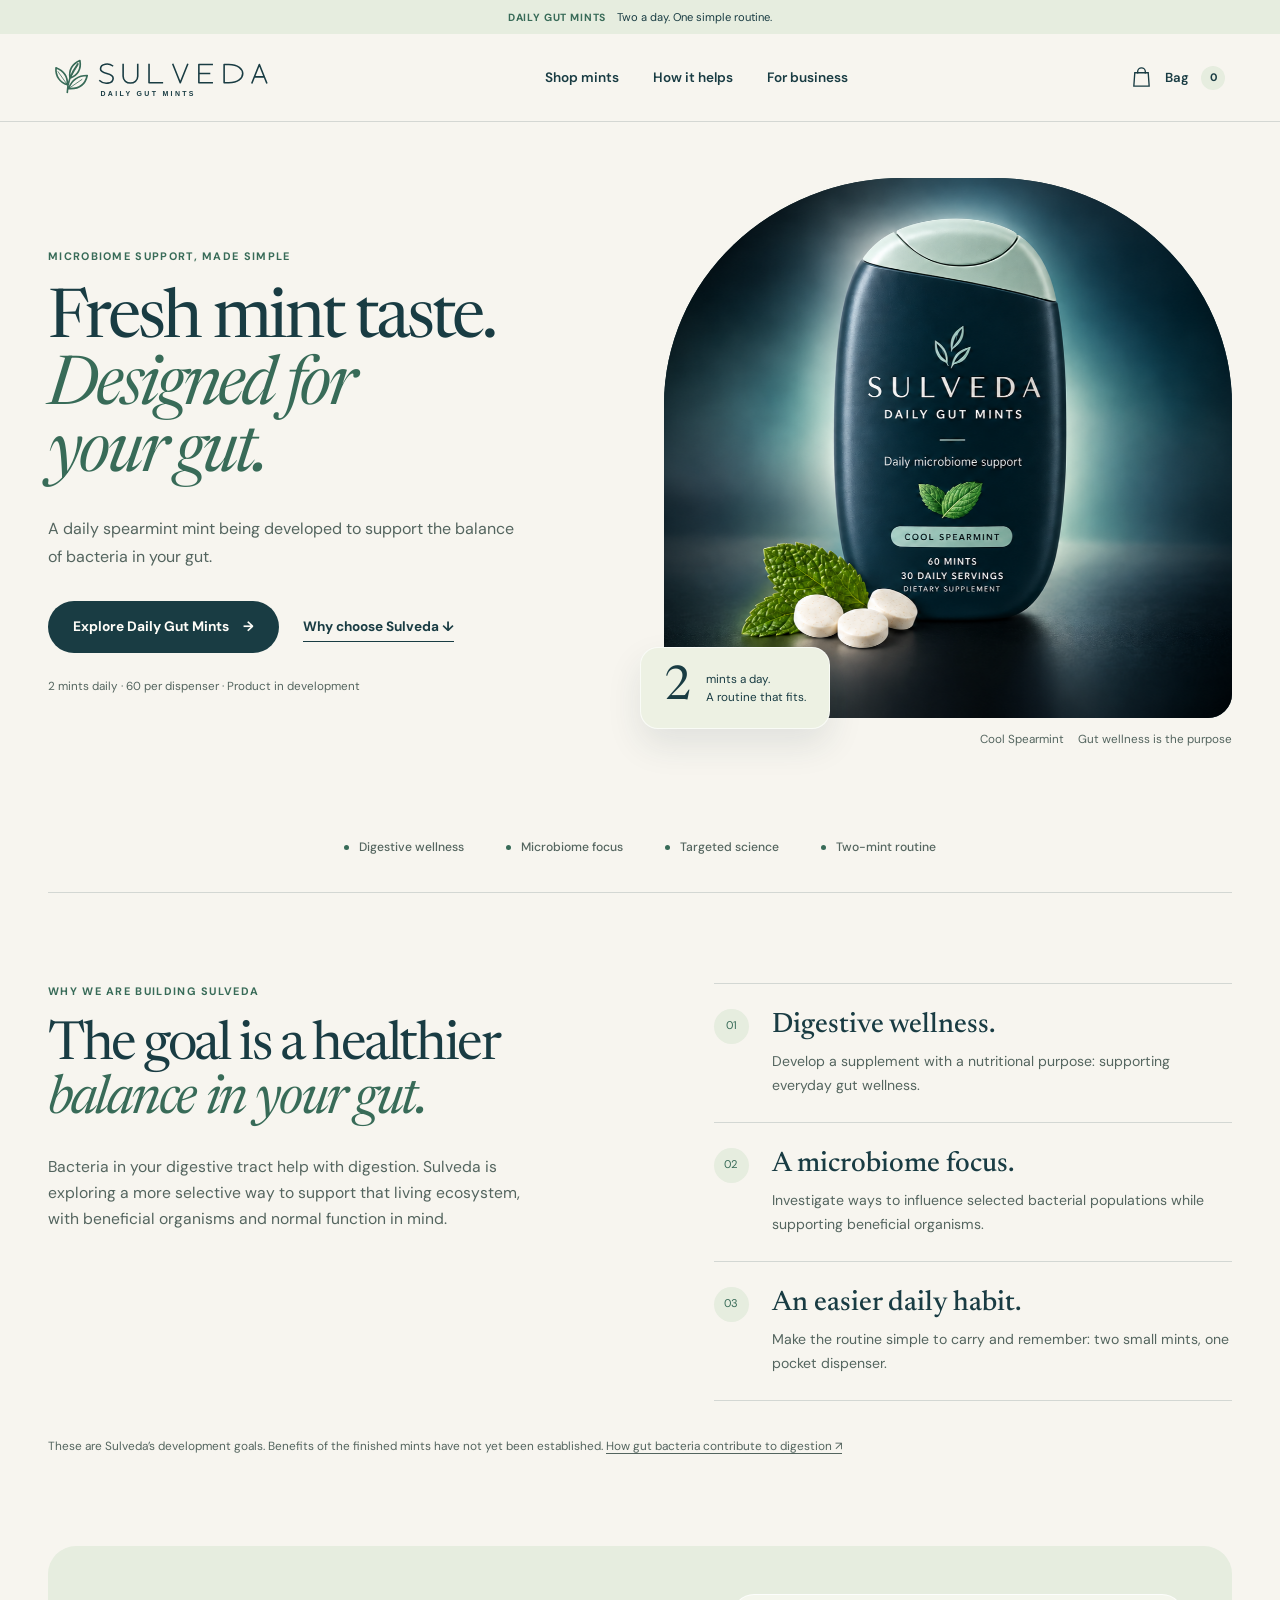
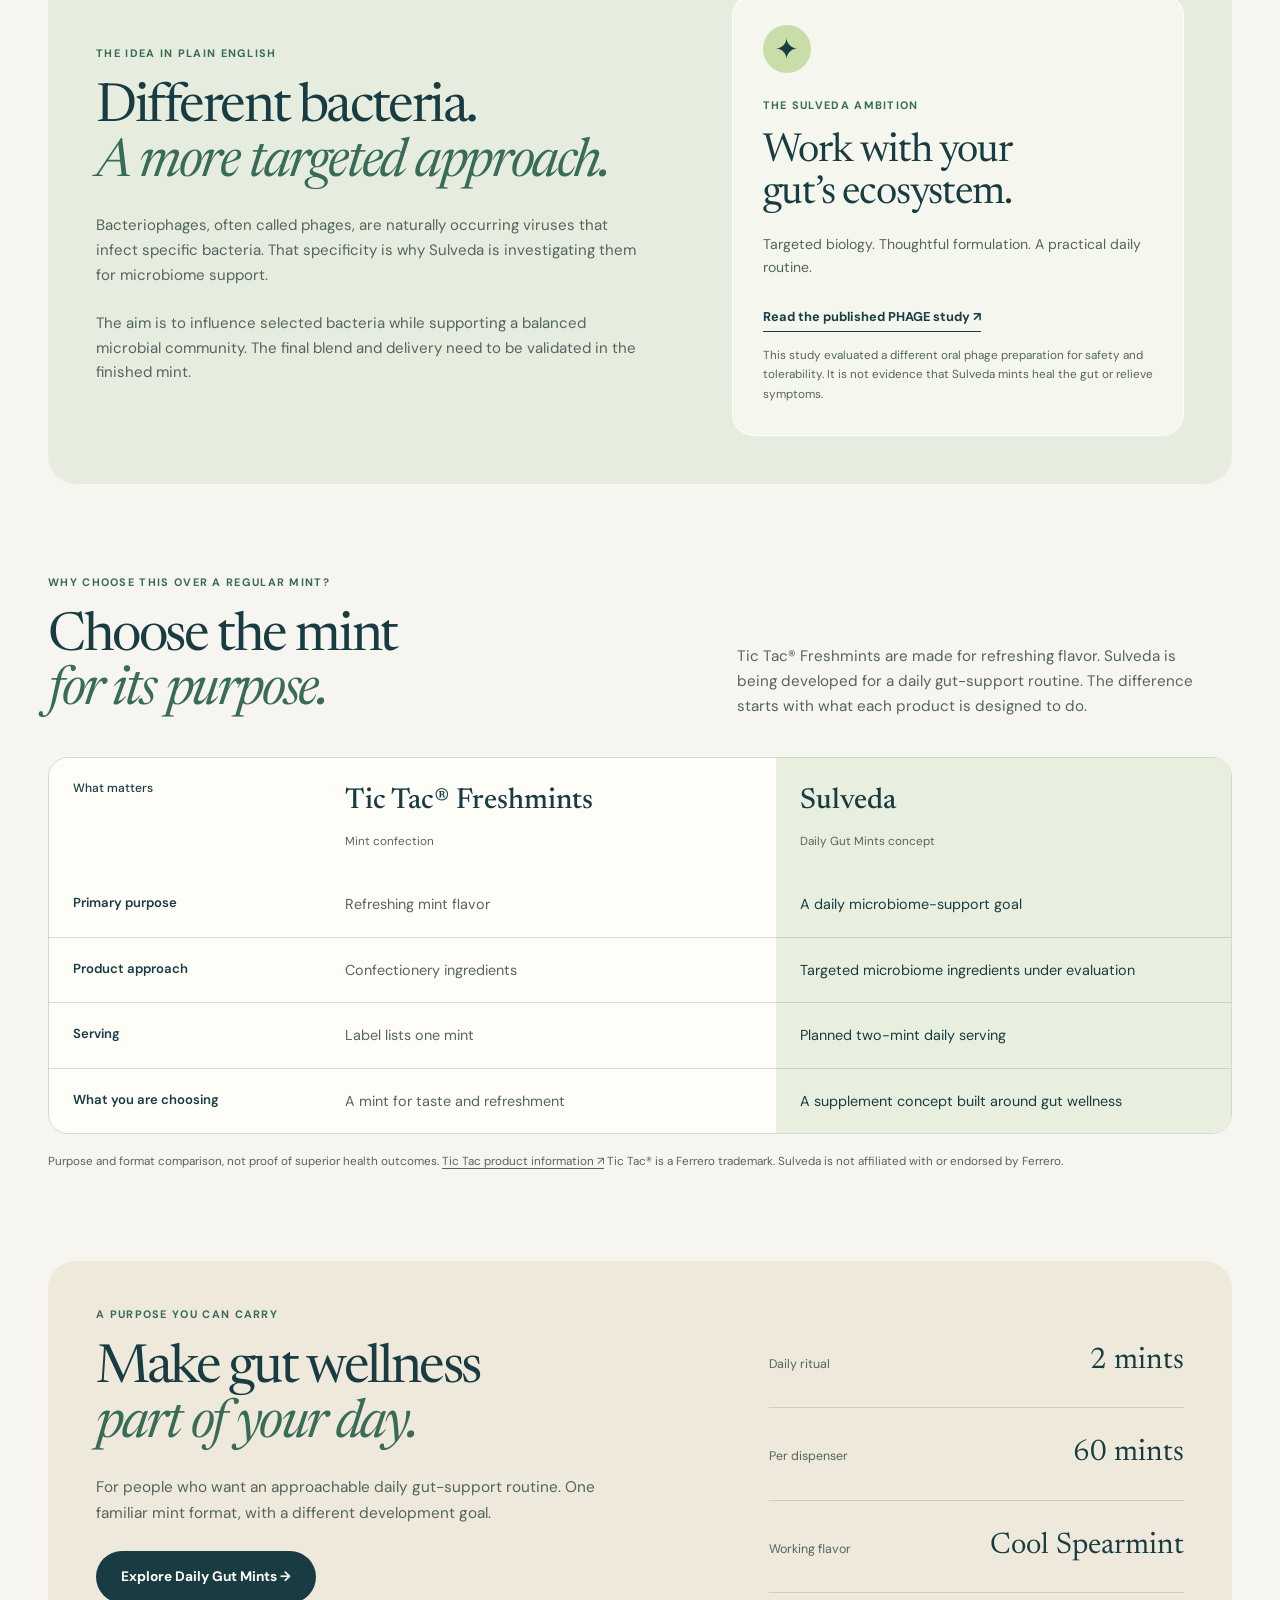
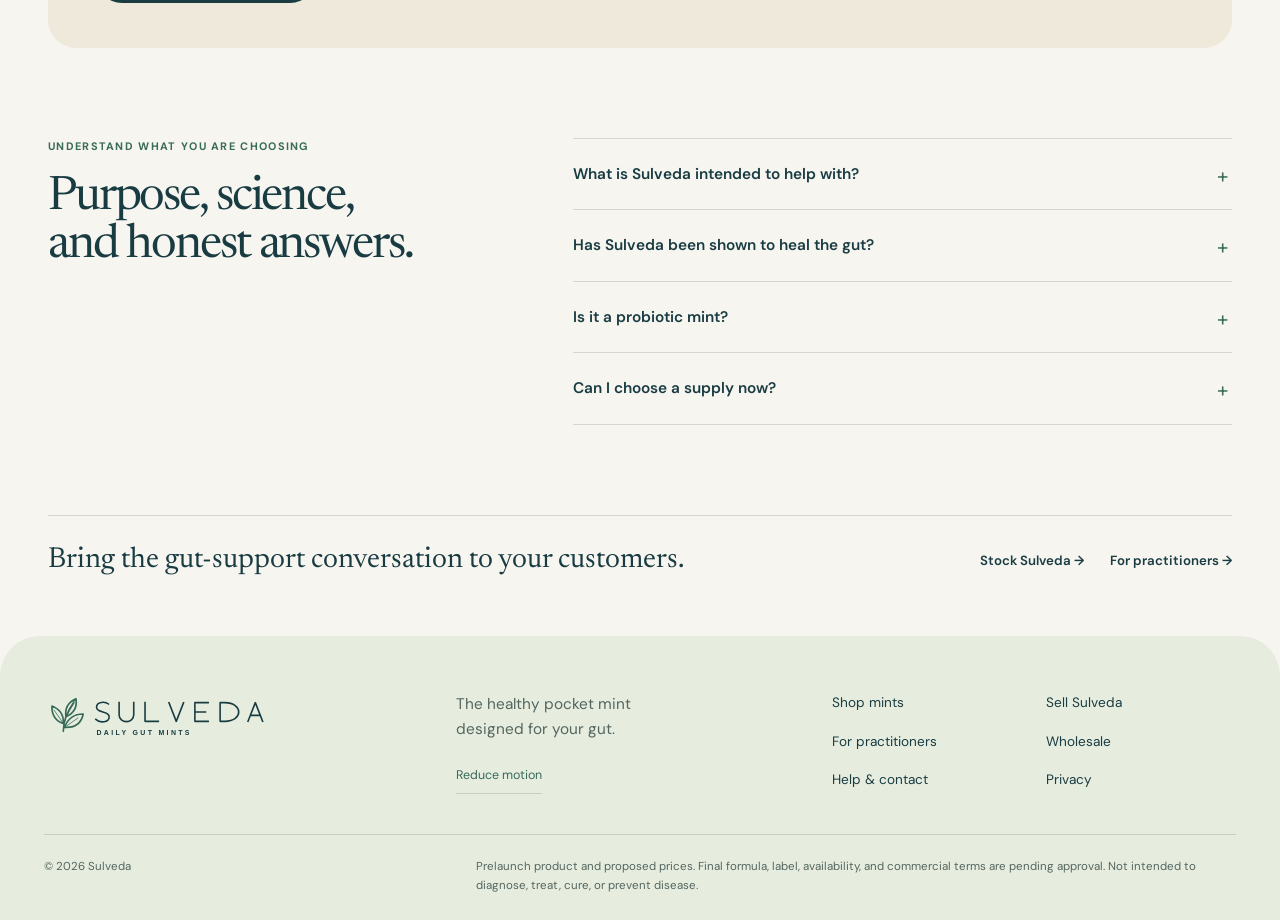
==== commit a8c30d5b: "Unify Sulveda layout, brand identity, and accessible motion" ====
--- a/index.html
+++ b/index.html
@@ -4,43 +4,44 @@
   <meta charset="utf-8"><meta name="viewport" content="width=device-width, initial-scale=1">
   <meta name="description" content="Explore Sulveda’s digestive-wellness and microbiome-support goals. A two-mint daily routine designed for more than refreshing flavor."><meta name="theme-color" content="#0b2837">
   <meta property="og:type" content="website"><meta property="og:title" content="Sulveda | Fresh Mint Taste. Designed for Your Gut."><meta property="og:description" content="Explore Sulveda’s digestive-wellness and microbiome-support goals. A two-mint daily routine designed for more than refreshing flavor."><meta property="og:image" content="https://sre-2025.github.io/sulveda-preview/assets/sulveda-daily-gut-mints-single.png">
-  <title>Sulveda | Fresh Mint Taste. Designed for Your Gut.</title><link rel="icon" href="assets/sulveda-mark.svg" type="image/svg+xml">
+  <title>Sulveda | Fresh Mint Taste. Designed for Your Gut.</title><link rel="icon" href="assets/sulveda-mark.svg?v=20261022-flow" type="image/svg+xml">
   <link rel="preconnect" href="https://fonts.googleapis.com"><link rel="preconnect" href="https://fonts.gstatic.com" crossorigin><link href="https://fonts.googleapis.com/css2?family=DM+Sans:wght@400;500;600;700&amp;family=Newsreader:opsz,wght@6..72,400;6..72,500;6..72,600&amp;display=swap" rel="stylesheet">
-  <link rel="stylesheet" href="styles.css?v=20261022"><link rel="stylesheet" href="storefront.css?v=20261022-audit">
-  <script src="commerce.js?v=20261022-audit" defer></script><script src="script.js?v=20261022-audit" defer></script>
+  <link rel="stylesheet" href="styles.css?v=20261022"><link rel="stylesheet" href="storefront.css?v=20261022-flow">
+  <script src="commerce.js?v=20261022-audit" defer></script><script src="script.js?v=20261022-flow" defer></script>
 </head>
 <body class="storefront" data-page="home">
 <a class="skip-link" href="#main">Skip to content</a>
   <div class="announcement"><p><span>Daily Gut Mints</span> Two a day. One simple routine.</p></div>
   <header class="store-header">
-    <a class="brand-logo" href="index.html" aria-label="Sulveda home"><img src="assets/sulveda-logo.svg" alt="Sulveda Daily Gut Mints" width="212" height="44"></a>
+    <a class="brand-logo" href="index.html" aria-label="Sulveda home"><img src="assets/sulveda-logo.svg?v=20261022-flow" alt="Sulveda Daily Gut Mints" width="334" height="72"></a>
     <nav aria-label="Primary navigation" class="store-nav"><a href="subscribe.html">Shop mints</a><a href="index.html#why">How it helps</a><a href="wholesale.html">For business</a></nav>
     <div class="store-header-actions"><a class="bag-link" href="cart.html" aria-label="Shopping bag"><svg viewBox="0 0 24 24" aria-hidden="true"><path d="M5 7h14l1 14H4L5 7Z M8 8V6a4 4 0 0 1 8 0v2"/></svg><span>Bag</span><b data-cart-count>0</b></a><button class="menu-button" type="button" aria-expanded="false" aria-controls="mobile-nav" data-menu-button><span></span><span></span><span class="sr-only">Open navigation</span></button></div>
     <nav class="mobile-nav" id="mobile-nav" aria-label="Mobile navigation" data-mobile-nav><a href="subscribe.html">Shop mints</a><a href="index.html#why">How it helps</a><a href="wholesale.html">Wholesale</a><a href="doctors.html">For practitioners</a><a href="support.html">Help &amp; contact</a></nav>
   </header>
   <main id="main">
     <section class="shopfront-hero benefits-hero">
-      <div class="shopfront-copy"><p class="eyebrow">Microbiome support, made simple</p><h1>Fresh mint taste.<br><em>Designed for your gut.</em></h1><p class="shopfront-intro">A daily mint being developed to support the balance of bacteria in your gut. Fresh spearmint makes the routine familiar. Microbiome science gives it a purpose.</p><div class="benefit-hero-actions"><a class="button button-primary" href="#why">Why choose Sulveda <span aria-hidden="true">&darr;</span></a><a class="benefit-shop-link" href="subscribe.html">Shop Daily Gut Mints &rarr;</a></div><p class="small-note">2 mints daily &middot; 60 per dispenser &middot; Product in development</p></div>
-      <figure class="shopfront-bottle"><img src="assets/sulveda-daily-gut-mints-single.png" alt="Sulveda Cool Spearmint Daily Gut Mints pocket dispenser" width="1536" height="1024" fetchpriority="high"><figcaption><span>Cool Spearmint</span><span>Gut wellness is the purpose</span></figcaption></figure>
+      <div class="shopfront-copy"><p class="eyebrow">Microbiome support, made simple</p><h1>Fresh mint taste.<br><em>Designed for<br>your gut.</em></h1><p class="shopfront-intro">A daily spearmint mint being developed to support the balance of bacteria in your gut.</p><div class="benefit-hero-actions"><a class="button button-dark" href="subscribe.html">Explore Daily Gut Mints <span aria-hidden="true">&rarr;</span></a><a class="benefit-shop-link" href="#why">Why choose Sulveda &darr;</a></div><p class="small-note">2 mints daily &middot; 60 per dispenser &middot; Product in development</p></div>
+      <figure class="shopfront-bottle"><div class="product-stage" data-product-stage><img src="assets/sulveda-daily-gut-mints-single.png" alt="Sulveda Cool Spearmint Daily Gut Mints pocket dispenser" width="1536" height="1024" fetchpriority="high"></div><div class="stage-note"><strong>2</strong><span>mints a day.<br>A routine that fits.</span></div><figcaption><span>Cool Spearmint</span><span>Gut wellness is the purpose</span></figcaption></figure>
     </section>
     <div class="ritual-ribbon" aria-label="Product goals and format"><span>Digestive wellness</span><span>Microbiome focus</span><span>Targeted science</span><span>Two-mint routine</span></div>
     <section class="benefit-overview section-shell" id="why">
       <div class="benefit-section-heading"><p class="eyebrow dark">Why we are building Sulveda</p><h2>The goal is a healthier<br><em>balance in your gut.</em></h2><p>Bacteria in your digestive tract help with digestion. Sulveda is exploring a more selective way to support that living ecosystem, with beneficial organisms and normal function in mind.</p></div>
       <div class="benefit-goals"><article><span>01</span><h3>Digestive wellness.</h3><p>Develop a supplement with a nutritional purpose: supporting everyday gut wellness.</p></article><article><span>02</span><h3>A microbiome focus.</h3><p>Investigate ways to influence selected bacterial populations while supporting beneficial organisms.</p></article><article><span>03</span><h3>An easier daily habit.</h3><p>Make the routine simple to carry and remember: two small mints, one pocket dispenser.</p></article></div><p class="benefit-status">These are Sulveda’s development goals. Benefits of the finished mints have not yet been established. <a href="https://www.niddk.nih.gov/health-information/digestive-diseases/digestive-system-how-it-works" target="_blank" rel="noopener noreferrer">How gut bacteria contribute to digestion &nearr;</a></p>
     </section>
+    <section class="gut-science" id="science"><div class="section-shell gut-science-layout"><div><p class="eyebrow">The idea in plain English</p><h2>Different bacteria.<br><em>A more targeted approach.</em></h2><p>Bacteriophages, often called phages, are naturally occurring viruses that infect specific bacteria. That specificity is why Sulveda is investigating them for microbiome support.</p><p>The aim is to influence selected bacteria while supporting a balanced microbial community. The final blend and delivery need to be validated in the finished mint.</p></div><aside class="science-purpose"><span class="science-mark" aria-hidden="true">&#10022;</span><p class="eyebrow">The Sulveda ambition</p><h3>Work with your<br>gut’s ecosystem.</h3><p>Targeted biology. Thoughtful formulation. A practical daily routine.</p><a class="science-source" href="https://pubmed.ncbi.nlm.nih.gov/30157383/" target="_blank" rel="noopener noreferrer">Read the published PHAGE study &nearr;</a><small>This study evaluated a different oral phage preparation for safety and tolerability. It is not evidence that Sulveda mints heal the gut or relieve symptoms.</small></aside></div></section>
     <section class="purpose-comparison">
       <div class="section-shell"><div class="comparison-heading"><p class="eyebrow dark">Why choose this over a regular mint?</p><h2>Choose the mint<br><em>for its purpose.</em></h2><p>Tic Tac&reg; Freshmints are made for refreshing flavor. Sulveda is being developed for a daily gut-support routine. The difference starts with what each product is designed to do.</p></div>
       <div class="comparison-table-wrap"><table class="purpose-table"><caption class="sr-only">A comparison of Tic Tac Freshmints and the Sulveda development concept</caption><thead><tr><th scope="col">What matters</th><th scope="col">Tic Tac&reg; Freshmints<span>Mint confection</span></th><th scope="col">Sulveda<span>Daily Gut Mints concept</span></th></tr></thead><tbody><tr><th scope="row">Primary purpose</th><td>Refreshing mint flavor</td><td>A daily microbiome-support goal</td></tr><tr><th scope="row">Product approach</th><td>Confectionery ingredients</td><td>Targeted microbiome ingredients under evaluation</td></tr><tr><th scope="row">Serving</th><td>Label lists one mint</td><td>Planned two-mint daily serving</td></tr><tr><th scope="row">What you are choosing</th><td>A mint for taste and refreshment</td><td>A supplement concept built around gut wellness</td></tr></tbody></table></div>
       <p class="comparison-note">Purpose and format comparison, not proof of superior health outcomes. <a href="https://www.tictac.com/us/en/product/freshmints/" target="_blank" rel="noopener noreferrer">Tic Tac product information &nearr;</a> Tic Tac&reg; is a Ferrero trademark. Sulveda is not affiliated with or endorsed by Ferrero.</p></div>
     </section>
-    <section class="gut-science" id="science"><div class="section-shell gut-science-layout"><div><p class="eyebrow">The idea in plain English</p><h2>Different bacteria.<br><em>A more targeted approach.</em></h2><p>Bacteriophages, often called phages, are naturally occurring viruses that infect specific bacteria. That specificity is why Sulveda is investigating them for microbiome support.</p><p>The aim is to influence selected bacteria while supporting a balanced microbial community. The final blend and delivery need to be validated in the finished mint.</p></div><aside class="science-purpose"><span class="science-mark" aria-hidden="true">&#10022;</span><p class="eyebrow">The Sulveda ambition</p><h3>Work with your<br>gut’s ecosystem.</h3><p>Targeted biology. Thoughtful formulation. A practical daily routine.</p><a class="science-source" href="https://pubmed.ncbi.nlm.nih.gov/30157383/" target="_blank" rel="noopener noreferrer">Read the published PHAGE study &nearr;</a><small>This study evaluated a different oral phage preparation for safety and tolerability. It is not evidence that Sulveda mints heal the gut or relieve symptoms.</small></aside></div></section>
     <section class="benefit-product section-shell"><div><p class="eyebrow dark">A purpose you can carry</p><h2>Make gut wellness<br><em>part of your day.</em></h2><p>For people who want an approachable daily gut-support routine. One familiar mint format, with a different development goal.</p><a class="button button-dark" href="subscribe.html">Explore Daily Gut Mints &rarr;</a></div><dl class="purpose-spec"><div><dt>Daily ritual</dt><dd>2 mints</dd></div><div><dt>Per dispenser</dt><dd>60 mints</dd></div><div><dt>Working flavor</dt><dd>Cool Spearmint</dd></div></dl></section>
     <section class="quick-answers benefit-faq section-shell"><div><p class="eyebrow dark">Understand what you are choosing</p><h2>Purpose, science,<br>and honest answers.</h2></div><div class="answer-list"><details><summary>What is Sulveda intended to help with?</summary><p>Sulveda’s development goals are digestive wellness and microbiome support. Its approach explores selected bacterial populations, beneficial organisms, and normal function. The finished mint formula and product-specific benefits are still being validated.</p></details><details><summary>Has Sulveda been shown to heal the gut?</summary><p>No finished-product evidence has been supplied establishing that these mints heal the gut, reduce inflammation, or treat digestive conditions. Sulveda is being developed as a nutritional wellness product, with claims that must match the evidence.</p></details><details><summary>Is it a probiotic mint?</summary><p>The formula is not final. Sulveda is evaluating targeted phages and potentially complementary prebiotic, probiotic, or other nutritional ingredients. The full ingredient list and Supplement Facts will be published once approved.</p></details><details><summary>Can I choose a supply now?</summary><p>Yes. The shop lets you choose a supply and prepare an order inquiry. Availability, payment, shipping, and final terms still need to be confirmed before purchase.</p></details></div></section>
     <section class="business-band"><div class="section-shell"><p>Bring the gut-support conversation to your customers.</p><div><a href="wholesale.html">Stock Sulveda &rarr;</a><a href="doctors.html">For practitioners &rarr;</a></div></div></section>
   </main>
   <div class="mobile-buy-bar"><div><span>Fresh mint taste</span><strong>Designed for your gut</strong></div><a href="subscribe.html">Explore mints &rarr;</a></div>
 <footer class="store-footer">
-    <div class="store-footer-top"><a class="footer-logo" href="index.html"><img src="assets/sulveda-logo-light.svg" alt="Sulveda Daily Gut Mints" width="235" height="49" loading="lazy"></a><p>The healthy pocket mint<br>designed for your gut.</p><nav aria-label="Footer navigation"><a href="subscribe.html">Shop mints</a><a href="partners.html">Sell Sulveda</a><a href="doctors.html">For practitioners</a><a href="wholesale.html">Wholesale</a><a href="support.html">Help &amp; contact</a><a href="support.html#privacy">Privacy</a></nav></div>
+    <div class="store-footer-top"><a class="footer-logo" href="index.html"><img src="assets/sulveda-logo.svg?v=20261022-flow" alt="Sulveda Daily Gut Mints" width="334" height="72"></a><div><p>The healthy pocket mint<br>designed for your gut.</p><button class="motion-toggle" type="button" data-motion-toggle aria-pressed="false" hidden>Reduce motion</button></div><nav aria-label="Footer navigation"><a href="subscribe.html">Shop mints</a><a href="partners.html">Sell Sulveda</a><a href="doctors.html">For practitioners</a><a href="wholesale.html">Wholesale</a><a href="support.html">Help &amp; contact</a><a href="support.html#privacy">Privacy</a></nav></div>
     <div class="store-footer-bottom"><p>&copy; <span data-year></span> Sulveda</p><p>Prelaunch product and proposed prices. Final formula, label, availability, and commercial terms are pending approval. Not intended to diagnose, treat, cure, or prevent disease.</p></div>
   </footer>
+<script src="motion.js?v=20261022-flow" defer></script>
 </body></html>
--- a/storefront.css
+++ b/storefront.css
@@ -1,444 +1,492 @@
-/* Customer storefront. Shared practitioner and retail styles remain in styles.css. */
+/* Sulveda design system: one palette, one layout rhythm, one motion language. */
 [hidden] { display: none !important; }
-.storefront { --teal: #167a70; background: #faf8f2; }
-.storefront :focus-visible { outline: 3px solid #209b8d; outline-offset: 4px; }
-.storefront input:focus-visible, .storefront textarea:focus-visible { outline-offset: 1px; }
-.storefront section[id] { scroll-margin-top: 110px; }
-.storefront .button { gap: 16px; border-radius: 6px; min-height: 52px; font-size: .82rem; }
-.storefront .button-dark:hover { background: #205369; }
-.storefront .button-outline { background: transparent; }
-.storefront .eyebrow { font-size: .65rem; }
-.storefront button:disabled { opacity: .35; cursor: not-allowed; }
-.storefront .small-note { color: var(--slate); font-size: .68rem; line-height: 1.6; }
-.store-header { display: flex; justify-content: space-between; align-items: center; gap: 28px; position: sticky; top: 0; z-index: 100; padding: 15px max(4vw,24px); background: rgba(250,248,242,.96); border-bottom: 1px solid var(--line); backdrop-filter: blur(18px); }
-.store-header .brand-logo { flex-shrink: 0; width: 220px; }
-.store-nav { display: flex; gap: 34px; font-size: .77rem; font-weight: 700; }
-.store-nav a:hover { color: var(--teal); }
-.store-nav a[aria-current="page"], .mobile-nav a[aria-current="page"] { text-decoration: underline; text-underline-offset: 5px; }
-.store-header-actions { display: flex; align-items: center; gap: 18px; }
-.bag-link { display: flex; align-items: center; gap: 8px; font-size: .76rem; font-weight: 700; padding: 8px 0 8px 8px; }
-.bag-link svg { width: 22px; height: 22px; fill: none; stroke: currentColor; stroke-width: 1.4; }
-.bag-link b { display: grid; place-items: center; min-width: 21px; height: 21px; padding: 0 5px; color: var(--navy); background: var(--mint); border-radius: 50%; font-size: .6rem; }
+.storefront {
+  --navy: #193c43; --navy-dark: #102e36; --navy-black: #102e36;
+  --teal: #386b58; --teal-light: #c9dda9; --mint: #e6eddf; --cream: #f7f5ef;
+  --white: #fffdf8; --ink: #193c43; --slate: #54655f; --line: rgba(25,60,67,.16);
+  --peach: #ead1b9; --page: min(1240px, calc(100% - 96px));
+  --space-section: clamp(64px, 7vw, 104px); --ease: cubic-bezier(.22,1,.36,1);
+  color: var(--ink); background: var(--cream); line-height: 1.6;
+}
+.storefront :focus-visible { outline: 3px solid var(--teal); outline-offset: 5px; }
+.storefront input:focus-visible, .storefront select:focus-visible, .storefront textarea:focus-visible { outline-offset: 2px; }
+.storefront section[id] { scroll-margin-top: 112px; }
+.storefront main { overflow: clip; }
+.storefront main > .section-shell { overflow: visible; }
+.storefront .reveal { opacity: 1; transform: none; }
+.storefront h1, .storefront h2, .storefront h3 { text-wrap: balance; }
+.storefront h1, .storefront h2 { font-family: var(--serif); font-weight: 400; letter-spacing: -.045em; line-height: 1.02; }
+.storefront h1 em, .storefront h2 em { color: var(--teal); font-weight: 400; }
+.storefront .eyebrow { color: var(--teal); font-size: .68rem; font-weight: 700; letter-spacing: .12em; }
+.storefront .button { min-height: 52px; padding: 14px 25px; gap: 14px; border-radius: 999px; font-size: .86rem; line-height: 1.3; transition: background .25s, color .25s, transform .4s var(--ease), box-shadow .4s; }
+.storefront .button:hover { transform: translateY(-3px); box-shadow: 0 8px 20px rgba(25,60,67,.12); }
+.storefront .button:active { transform: translateY(0) scale(.98); }
+.storefront .button-dark { color: var(--white); background: var(--navy); }
+.storefront .button-dark:hover { background: var(--teal); }
+.storefront .button-primary { color: var(--navy); background: var(--teal-light); box-shadow: none; }
+.storefront .button-primary:hover { background: #b9d194; }
+.storefront .button-light { color: var(--navy); background: var(--white); }
+.storefront .button-outline { color: var(--navy); background: transparent; border: 1px solid var(--line); }
+.storefront button:disabled { opacity: .4; cursor: not-allowed; }
+.storefront .small-note, .shopping-status { color: var(--slate); font-size: .74rem; line-height: 1.65; }
+.shopping-status { margin-top: 16px; }
+.underlined-link, .benefit-shop-link, .science-source { display: inline-block; padding-block: 4px; color: var(--navy); font-size: .85rem; font-weight: 700; border-bottom: 1px solid currentColor; line-height: 1.5; transition: color .2s; }
+.underlined-link:hover, .benefit-shop-link:hover, .science-source:hover { color: var(--teal); }
+.plain-button { padding: 0; border: 0; background: transparent; color: var(--navy); font-size: .8rem; text-decoration: underline; text-underline-offset: 4px; }
+
+/* Brand shell */
+.storefront .announcement { min-height: 34px; padding: 8px 24px; color: var(--navy); background: var(--mint); text-align: center; font-size: .7rem; }
+.storefront .announcement span { color: var(--teal); font-size: .65rem; }
+.store-header { position: sticky; top: 0; z-index: 100; display: flex; align-items: center; justify-content: space-between; gap: 28px; min-height: 88px; padding: 16px max(48px,calc((100% - 1240px)/2)); background: rgba(247,245,239,.95); border-bottom: 1px solid var(--line); backdrop-filter: blur(16px); }
+.store-header::after { content: ""; position: absolute; bottom: -1px; left: 0; height: 2px; width: 100%; background: var(--teal); transform: scaleX(var(--page-progress,0)); transform-origin: left; pointer-events: none; }
+.storefront .brand-logo, .storefront .footer-logo { display: block; width: 222px; flex-shrink: 0; }
+.storefront .brand-logo img, .storefront .footer-logo img { width: 100%; height: auto; }
+.store-nav { display: flex; align-items: center; gap: 34px; font-size: .85rem; font-weight: 600; }
+.store-nav a { position: relative; padding-block: 8px; }
+.store-nav a::after { content: ""; position: absolute; left: 0; right: 0; bottom: 3px; height: 1px; background: currentColor; transform: scaleX(0); transform-origin: left; transition: transform .35s var(--ease); }
+.store-nav a:hover::after, .store-nav a[aria-current="page"]::after { transform: scaleX(1); }
+.store-header-actions, .bag-link { display: flex; align-items: center; gap: 12px; }
+.bag-link { min-height: 44px; padding: 7px; font-size: .82rem; font-weight: 600; }
+.bag-link svg { width: 23px; height: 23px; fill: none; stroke: currentColor; stroke-width: 1.4; }
+.bag-link b { display: grid; place-items: center; min-width: 24px; height: 24px; padding-inline: 6px; color: var(--navy); background: var(--mint); border-radius: 50%; font-size: .68rem; }
 .storefront .menu-button, .storefront .mobile-nav { display: none; }
-.storefront .announcement { min-height: 32px; font-size: .64rem; }
-.storefront .announcement span { font-size: .61rem; }
-.underlined-link { display: inline-block; padding: 3px 0; color: var(--navy); border-bottom: 1px solid rgba(20,59,78,.4); font-size: .77rem; font-weight: 700; line-height: 1.5; }
-.plain-button { padding: 0; border: 0; background: transparent; color: var(--navy); font-size: .74rem; font-weight: 700; text-decoration: underline; text-underline-offset: 4px; }
-.underlined-link.plain-button { text-decoration: none; }
-.shopping-status { margin-top: 14px; color: var(--slate); font-size: .67rem; line-height: 1.6; }
-
-/* Home */
-.shopfront-hero { display: grid; grid-template-columns: .9fr 1.1fr; align-items: center; min-height: 660px; color: #fff; background: var(--navy); }
-.shopfront-copy { padding: 64px 3.5vw 64px max(4vw, calc((100vw - 1220px) / 2)); }
-.shopfront-copy h1 { margin-top: 20px; font-family: var(--serif); font-weight: 400; font-size: clamp(3.6rem,5.65vw,6.35rem); line-height: .93; letter-spacing: -.045em; }
-.shopfront-copy h1 em { color: var(--teal-light); font-weight: 400; }
-.shopfront-intro { max-width: 510px; margin-top: 23px; color: rgba(255,255,255,.75); font-size: .95rem; line-height: 1.7; }
-.hero-price { display: flex; flex-direction: column; gap: 5px; margin-top: 28px; }
-.hero-price > strong { font-size: 1.45rem; font-weight: 500; }
-.hero-price strong span { font-size: .75rem; color: rgba(255,255,255,.6); margin-left: 4px; }
-.hero-price > span { color: var(--teal-light); font-size: .65rem; }
-.shopfront-copy > .button { min-width: 230px; margin-top: 20px; }
-.shopfront-copy .small-note { margin-top: 13px; color: rgba(255,255,255,.7); font-size: .62rem; }
-.shopfront-bottle { min-width: 0; margin: 0; padding: 40px max(4vw, calc((100vw - 1320px) / 2)) 40px 0; }
-.shopfront-bottle img { width: 100%; height: 520px; object-fit: cover; border-radius: 12px; }
-.shopfront-bottle figcaption { display: flex; justify-content: space-between; gap: 10px; padding-top: 12px; color: rgba(255,255,255,.7); font-size: .64rem; }
-.ritual-ribbon { display: grid; grid-template-columns: repeat(4,1fr); background: var(--mint); }
-.ritual-ribbon span { padding: 20px 12px; color: var(--navy); border-right: 1px solid rgba(20,59,78,.12); font-size: .65rem; font-weight: 700; letter-spacing: .075em; text-align: center; text-transform: uppercase; }
-.why-section { display: grid; grid-template-columns: 1fr .8fr; gap: 100px; padding-block: 100px; align-items: center; }
-.why-section h2, .offer-heading h2, .quick-answers h2, .product-details h2 { margin-top: 18px; font-family: var(--serif); font-weight: 400; font-size: clamp(2.8rem,4.5vw,4.7rem); line-height: .97; letter-spacing: -.035em; }
-.why-section h2 em { color: var(--teal); font-weight: 400; }
-.why-section > div > p:not(.eyebrow) { max-width: 550px; margin-top: 23px; color: var(--slate); font-size: .9rem; }
-.why-section .underlined-link { margin-top: 23px; }
-.why-steps { margin: 0; padding: 0; list-style: none; border-top: 1px solid var(--line); }
-.why-steps li { display: grid; grid-template-columns: 42px 1fr; gap: 16px; padding: 24px 0; border-bottom: 1px solid var(--line); }
-.why-steps li > span { color: var(--teal); font-size: .66rem; font-weight: 700; padding-top: 6px; }
-.why-steps h3 { font-family: var(--serif); font-size: 1.65rem; font-weight: 500; }
-.why-steps p { margin-top: 5px; color: var(--slate); font-size: .78rem; }
-.home-offers { padding-block: 90px; background: #f0eee5; }
-.offer-heading { text-align: center; }
-.offer-cards { display: grid; grid-template-columns: repeat(3,1fr); gap: 18px; margin-top: 46px; }
-.offer-cards article { position: relative; display: flex; flex-direction: column; min-height: 355px; padding: 32px; border: 1px solid var(--line); border-radius: 10px; background: #faf8f2; }
-.offer-cards .offer-featured { color: #fff; background: var(--navy); border-color: var(--navy); }
-.offer-label { position: absolute; top: -12px; right: 18px; background: var(--teal-light); padding: 6px 11px; color: var(--navy-dark); border-radius: 3px; font-size: .6rem; font-weight: 700; }
-.offer-cards h3 { font-family: var(--serif); font-size: 1.9rem; font-weight: 500; margin-top: 24px; }
-.offer-amount { font-family: var(--serif); font-size: 2.8rem; line-height: 1; margin-top: 20px; letter-spacing: -.02em; }
-.offer-amount small { margin-left: 4px; font-family: var(--sans); font-size: .65rem; }
-.offer-cards .offer-amount + p { margin-top: 10px; color: var(--slate); font-size: .74rem; }
-.offer-featured .offer-amount + p { color: rgba(255,255,255,.65); }
-.offer-cards ul { padding: 19px 0 20px; margin: 0; list-style: none; font-size: .72rem; line-height: 1.8; }
-.offer-cards li::before { content: "✓"; color: var(--teal); margin-right: 7px; }
-.offer-featured li::before { color: var(--teal-light); }
-.offer-cards .button { width: 100%; margin-top: auto; }
-.offer-footnote { margin: 23px 0 0; color: var(--slate); font-size: .66rem; text-align: center; }
-.quick-answers { display: grid; grid-template-columns: .72fr 1.28fr; gap: 100px; padding-block: 95px; }
-.quick-answers h2 { font-size: 3.25rem; }
+
+/* One calm, continuous homepage */
+.shopfront-hero { display: grid; grid-template-columns: 1fr 1.02fr; align-items: center; gap: 60px; width: var(--page); margin: auto; padding-block: 56px 45px; min-height: 635px; background: transparent; }
+.shopfront-copy { min-width: 0; padding: 0; }
+.shopfront-copy h1 { margin-top: 22px; font-size: clamp(3.5rem,5.3vw,5.7rem); line-height: .99; }
+.shopfront-intro { max-width: 480px; margin-top: 26px; color: var(--slate); font-size: 1rem; line-height: 1.75; }
+.benefit-hero-actions { display: flex; flex-wrap: wrap; align-items: center; gap: 24px; margin-top: 30px; }
+.shopfront-copy .small-note { margin-top: 24px; font-size: .73rem; }
+.shopfront-bottle { position: relative; min-width: 0; margin: 0; padding: 0 0 18px; perspective: 1000px; }
+.product-stage { position: relative; border-radius: 42% 42% 24px 24px; overflow: hidden; background: var(--navy-dark); transform: rotateX(var(--tilt-x,0deg)) rotateY(var(--tilt-y,0deg)); transition: transform .8s var(--ease); }
+.product-stage img { display: block; width: 100%; height: 540px; object-fit: cover; }
+.stage-note { position: absolute; z-index: 1; bottom: 38px; left: -24px; display: flex; align-items: center; gap: 14px; padding: 16px 23px; border: 1px solid rgba(255,255,255,.7); border-radius: 18px; color: var(--navy); background: #edf1e3; box-shadow: 0 16px 35px rgba(25,60,67,.1); }
+.stage-note strong { font-family: var(--serif); font-size: 3rem; font-weight: 400; line-height: 1; }
+.stage-note span { font-size: .73rem; line-height: 1.55; }
+.shopfront-bottle figcaption { display: flex; justify-content: flex-end; gap: 14px; margin-top: 12px; color: var(--slate); font-size: .73rem; }
+.ritual-ribbon { display: flex; flex-wrap: wrap; justify-content: center; gap: 22px 42px; width: var(--page); margin: 0 auto; padding: 26px 0 35px; border-bottom: 1px solid var(--line); background: transparent; }
+.ritual-ribbon span { display: flex; align-items: center; gap: 10px; color: var(--slate); font-size: .76rem; font-weight: 500; }
+.ritual-ribbon span::before { content: ""; width: 5px; height: 5px; border-radius: 50%; background: var(--teal); }
+.benefit-overview { display: grid; grid-template-columns: 1fr .9fr; align-items: start; gap: 36px 90px; padding-block: var(--space-section); }
+.benefit-section-heading h2, .comparison-heading h2, .gut-science h2, .benefit-product h2, .product-details h2, .quick-answers h2 { margin-top: 18px; font-size: clamp(2.7rem,4.2vw,4.4rem); }
+.benefit-section-heading > p:not(.eyebrow) { max-width: 490px; margin-top: 26px; color: var(--slate); font-size: .98rem; }
+.benefit-goals { border-top: 1px solid var(--line); }
+.benefit-goals article { display: grid; grid-template-columns: 40px 1fr; gap: 8px 18px; padding-block: 25px; border-bottom: 1px solid var(--line); }
+.benefit-goals article > span { display: grid; place-items: center; grid-row: 1 / 3; align-self: start; width: 35px; height: 35px; border-radius: 50%; color: var(--teal); background: var(--mint); font-size: .7rem; }
+.benefit-goals h3 { font-family: var(--serif); font-size: 1.75rem; font-weight: 500; line-height: 1.2; }
+.benefit-goals p { color: var(--slate); font-size: .88rem; }
+.benefit-status { grid-column: 1 / -1; color: var(--slate); font-size: .74rem; }
+.benefit-status a, .comparison-note a { text-decoration: underline; text-underline-offset: 3px; }
+.gut-science { width: var(--page); margin: 0 auto; padding: 48px; border-radius: 28px; color: var(--navy); background: var(--mint); }
+.gut-science .section-shell { width: 100%; }
+.gut-science-layout { display: grid; grid-template-columns: 1fr .8fr; gap: 70px; align-items: center; }
+.gut-science-layout > div > p:not(.eyebrow) { max-width: 540px; margin-top: 23px; color: var(--slate); font-size: .94rem; }
+.science-purpose { padding: 30px; border-radius: 22px; border: 1px solid rgba(255,255,255,.8); background: rgba(255,253,248,.6); }
+.science-mark { display: grid; place-items: center; width: 48px; height: 48px; margin-bottom: 24px; border-radius: 50%; color: var(--navy); background: var(--teal-light); font-size: 1.8rem; }
+.science-purpose h3 { margin-top: 16px; font-family: var(--serif); font-size: 2.5rem; font-weight: 400; letter-spacing: -.03em; line-height: 1.05; }
+.science-purpose > p:not(.eyebrow) { margin-top: 18px; color: var(--slate); font-size: .88rem; }
+.science-source { margin-top: 24px; font-size: .8rem; }
+.science-purpose small { display: block; margin-top: 14px; color: var(--slate); font-size: .73rem; line-height: 1.7; }
+.purpose-comparison { padding-block: var(--space-section); background: transparent; }
+.comparison-heading { display: grid; grid-template-columns: 1fr .8fr; gap: 0 70px; align-items: end; }
+.comparison-heading > .eyebrow { grid-column: 1 / -1; }
+.comparison-heading > p:not(.eyebrow) { max-width: 480px; color: var(--slate); font-size: .95rem; }
+.comparison-table-wrap { margin-top: 38px; border: 1px solid var(--line); border-radius: 20px; overflow: hidden; }
+.purpose-table { width: 100%; border-collapse: collapse; table-layout: fixed; color: var(--slate); background: var(--white); font-size: .9rem; line-height: 1.7; }
+.purpose-table th, .purpose-table td { padding: 20px 24px; text-align: left; vertical-align: top; border-bottom: 1px solid var(--line); }
+.purpose-table th { color: var(--navy); font-size: .82rem; font-weight: 600; }
+.purpose-table thead th { font-family: var(--serif); font-size: 1.8rem; font-weight: 500; }
+.purpose-table thead th:first-child { width: 23%; font-family: var(--sans); font-size: .75rem; }
+.purpose-table thead span { display: block; margin-top: 5px; font-family: var(--sans); color: var(--slate); font-size: .73rem; font-weight: 400; }
+.purpose-table th:last-child, .purpose-table td:last-child { background: #e9efdf; color: var(--navy); }
+.purpose-table tr:last-child td, .purpose-table tr:last-child th { border-bottom: 0; }
+.comparison-note { max-width: 1040px; margin-top: 18px; color: var(--slate); font-size: .73rem; }
+.benefit-product { display: grid; grid-template-columns: 1fr .7fr; align-items: center; gap: 80px; padding: 45px 48px; border-radius: 28px; background: #eee9db; }
+.benefit-product > div > p:not(.eyebrow) { max-width: 520px; margin-top: 24px; color: var(--slate); font-size: .96rem; }
+.benefit-product .button { margin-top: 25px; }
+.purpose-spec { margin: 0; }
+.purpose-spec div { display: flex; align-items: baseline; justify-content: space-between; gap: 20px; padding-block: 22px; border-bottom: 1px solid var(--line); }
+.purpose-spec dt { color: var(--slate); font-size: .78rem; }
+.purpose-spec dd { margin: 0; color: var(--navy); font-family: var(--serif); font-size: 1.85rem; }
+.quick-answers { display: grid; grid-template-columns: .8fr 1.2fr; align-items: start; gap: 85px; padding-block: var(--space-section); }
+.quick-answers h2 { font-size: clamp(2.6rem,3.7vw,3.8rem); }
 .answer-list { border-top: 1px solid var(--line); }
 .answer-list details { border-bottom: 1px solid var(--line); }
-.answer-list summary { position: relative; padding: 23px 36px 23px 0; cursor: pointer; font-size: .92rem; font-weight: 700; list-style: none; }
+.answer-list summary { position: relative; padding: 23px 35px 23px 0; cursor: pointer; font-size: .96rem; font-weight: 600; list-style: none; }
 .answer-list summary::-webkit-details-marker { display: none; }
-.answer-list summary::after { content: "+"; position: absolute; right: 3px; color: var(--teal); font-size: 1.3rem; font-weight: 400; top: 19px; }
-.answer-list details[open] summary::after { content: "−"; }
-.answer-list details p { padding: 0 25px 24px 0; color: var(--slate); font-size: .81rem; }
-.business-band { padding: 30px 0; color: #fff; background: var(--teal); }
-.business-band > div { display: flex; justify-content: space-between; gap: 30px; align-items: center; }
-.business-band p { font-family: var(--serif); font-size: 1.65rem; }
-.business-band > div > div { display: flex; gap: 24px; flex-shrink: 0; font-size: .73rem; font-weight: 700; }
-
-/* Product page */
-.product-shop { display: grid; grid-template-columns: 1fr 1fr; align-items: start; gap: 5vw; padding: 44px max(4vw, calc((100vw - 1280px) / 2)) 65px; }
-.product-gallery { position: sticky; top: 108px; min-width: 0; }
-.gallery-main { background: var(--navy-dark); border-radius: 12px; overflow: hidden; }
-.gallery-main img { width: 100%; height: 590px; object-fit: cover; }
-.gallery-caption { display: flex; justify-content: space-between; gap: 20px; padding-top: 14px; color: var(--slate); font-size: .64rem; }
-.product-purchase { padding: 10px 0 0; }
-.product-purchase h1 { margin-top: 16px; font-family: var(--serif); font-size: clamp(3rem,4.4vw,4.8rem); font-weight: 400; line-height: .94; letter-spacing: -.04em; }
-.product-short { max-width: 540px; margin-top: 20px; color: var(--slate); font-size: .87rem; }
+.answer-list summary::after { content: "+"; position: absolute; top: 20px; right: 4px; color: var(--teal); font-size: 1.3rem; font-weight: 400; transition: transform .3s; }
+.answer-list details[open] summary::after { transform: rotate(45deg); }
+.answer-list details p { padding: 0 20px 24px 0; color: var(--slate); font-size: .9rem; }
+.business-band { width: var(--page); margin: 0 auto; padding: 28px 0; border-top: 1px solid var(--line); color: var(--navy); background: transparent; }
+.business-band > .section-shell { width: 100%; display: flex; justify-content: space-between; align-items: center; gap: 25px; }
+.business-band p { max-width: 680px; font-family: var(--serif); font-size: 1.8rem; line-height: 1.2; }
+.business-band > div > div { display: flex; flex-wrap: wrap; gap: 16px 26px; font-size: .83rem; font-weight: 600; }
+
+/* Shop: product first, quiet controls, clear selection */
+.product-shop { display: grid; grid-template-columns: 1fr .95fr; align-items: start; gap: 70px; width: var(--page); margin: auto; padding-block: 48px 72px; }
+.product-gallery { position: sticky; top: 118px; min-width: 0; }
+.gallery-main { border-radius: 28px; overflow: hidden; background: var(--navy-dark); perspective: 1000px; transition: transform .7s var(--ease); transform: rotateX(var(--tilt-x,0deg)) rotateY(var(--tilt-y,0deg)); }
+.gallery-main img { width: 100%; height: 570px; object-fit: cover; }
+.gallery-caption { display: flex; flex-wrap: wrap; justify-content: space-between; gap: 8px 20px; margin-top: 16px; color: var(--slate); font-size: .74rem; }
+.product-purchase { min-width: 0; }
+.product-purchase h1 { margin-top: 15px; font-size: clamp(3rem,4.3vw,4.8rem); }
+.product-short { margin-top: 22px; color: var(--slate); font-size: .96rem; }
 .product-pills { display: flex; flex-wrap: wrap; gap: 8px; margin-top: 20px; }
-.product-pills span { padding: 6px 9px; color: var(--navy); border: 1px solid var(--line); border-radius: 3px; font-size: .59rem; font-weight: 700; }
-.plan-options { margin: 27px 0 0; padding: 0; border: 0; }
-.plan-options legend { margin-bottom: 11px; color: var(--navy); font-size: .73rem; font-weight: 700; }
-.plan-options label { display: grid; grid-template-columns: 18px 1fr auto; gap: 11px; align-items: center; padding: 17px 14px; margin-bottom: 8px; border: 1px solid var(--line); border-radius: 6px; cursor: pointer; }
-.plan-options label:has(input:checked) { border-color: var(--teal); box-shadow: 0 0 0 1px var(--teal); background: #f0f7f1; }
+.product-pills span { padding: 7px 11px; border-radius: 999px; color: var(--teal); background: var(--mint); font-size: .7rem; }
+.product-benefit-link { margin-top: 16px; font-size: .8rem; }
+.plan-options { margin: 26px 0 0; padding: 0; border: 0; }
+.plan-options legend { margin-bottom: 12px; font-size: .83rem; font-weight: 600; }
+.plan-options label { display: grid; grid-template-columns: 18px 1fr auto; align-items: center; gap: 12px; margin-bottom: 10px; padding: 17px; border: 1px solid var(--line); border-radius: 14px; background: rgba(255,253,248,.5); cursor: pointer; transition: border-color .3s, background .3s, box-shadow .3s; }
+.plan-options label:hover { border-color: var(--teal); }
+.plan-options label:has(input:checked) { border-color: var(--teal); background: var(--mint); box-shadow: 0 0 0 1px var(--teal); }
 .plan-options input { width: 16px; height: 16px; padding: 0; margin: 0; accent-color: var(--teal); }
-.plan-options strong { font-size: .78rem; }
-.plan-options b { display: inline-block; margin-left: 4px; color: var(--teal); font-size: .56rem; white-space: nowrap; }
-.plan-options small { display: block; margin-top: 5px; color: var(--slate); font-size: .63rem; font-weight: 400; }
-.plan-cost { font-weight: 700; font-size: .89rem; text-align: right; white-space: nowrap; }
-.plan-cost small { font-size: .57rem; }
-.quantity-purchase { display: grid; grid-template-columns: 1fr auto; align-items: center; gap: 10px; margin-top: 19px; }
-.quantity-purchase label { font-size: .73rem; font-weight: 700; }
-.quantity-purchase > span { grid-column: 1 / -1; color: var(--slate); font-size: .65rem; }
-.quantity-stepper { display: grid; grid-template-columns: 33px 36px 33px; height: 36px; border: 1px solid var(--line); border-radius: 4px; background: #fff; overflow: hidden; }
-.quantity-stepper button { display: grid; place-items: center; height: 34px; padding: 0; border: 0; background: transparent; color: var(--navy); font-size: 1rem; }
+.plan-options strong { font-size: .86rem; font-weight: 600; }
+.plan-options small { display: block; margin-top: 4px; color: var(--slate); font-size: .73rem; font-weight: 400; }
+.plan-cost { font-size: .98rem; font-weight: 600; text-align: right; white-space: nowrap; }
+.plan-cost small { font-size: .68rem; }
+.quantity-purchase { display: grid; grid-template-columns: 1fr auto; align-items: center; gap: 10px; margin-top: 22px; }
+.quantity-purchase label { font-size: .83rem; font-weight: 600; }
+.quantity-purchase > span { grid-column: 1 / -1; color: var(--slate); font-size: .74rem; }
+.quantity-stepper { display: grid; grid-template-columns: 40px 40px 40px; height: 44px; border: 1px solid var(--line); border-radius: 999px; background: var(--white); }
+.quantity-stepper button { padding: 0; border: 0; border-radius: 50%; color: var(--navy); background: transparent; font-size: 1.1rem; transition: background .2s; }
 .quantity-stepper button:hover:not(:disabled) { background: var(--mint); }
-.quantity-stepper input { width: 100%; height: 34px; padding: 0; border: 0; background: transparent; text-align: center; border-radius: 0; font-size: .75rem; appearance: textfield; -moz-appearance: textfield; }
+.quantity-stepper input { width: 100%; height: 42px; padding: 0; border: 0; border-radius: 0; color: var(--navy); background: transparent; text-align: center; font-size: 1rem; appearance: textfield; -moz-appearance: textfield; }
 .quantity-stepper input::-webkit-inner-spin-button { -webkit-appearance: none; margin: 0; }
-.selection-summary { display: flex; justify-content: space-between; gap: 20px; align-items: center; margin-top: 19px; padding-top: 17px; border-top: 1px solid var(--line); }
-.selection-summary span { font-size: .72rem; }
-.selection-summary strong { font-size: 1.3rem; }
-.plan-renewal { margin-top: 9px; color: var(--slate); font-size: .64rem; }
-.storefront .add-to-bag { width: 100%; margin-top: 22px; justify-content: space-between; }
-.product-details { display: grid; grid-template-columns: 1fr 1fr; gap: 100px; padding-block: 90px; border-top: 1px solid var(--line); }
-.product-details > div > p:not(.eyebrow) { max-width: 530px; margin-top: 24px; color: var(--slate); font-size: .85rem; }
-
-/* Bag */
-.bag-main { min-height: 70vh; padding-block: 65px 100px; }
-.bag-title { display: flex; justify-content: space-between; align-items: end; gap: 30px; margin-bottom: 42px; }
-.bag-title h1 { margin-top: 12px; font-family: var(--serif); font-size: 4.9rem; font-weight: 400; line-height: 1; letter-spacing: -.04em; }
-.bag-layout { display: grid; grid-template-columns: 1.35fr .85fr; gap: 65px; align-items: start; }
+.selection-summary { display: flex; justify-content: space-between; align-items: center; gap: 20px; margin-top: 20px; padding-top: 20px; border-top: 1px solid var(--line); }
+.selection-summary span { color: var(--slate); font-size: .8rem; }
+.selection-summary strong { font-size: 1.4rem; font-weight: 600; }
+.plan-renewal { margin-top: 8px; color: var(--slate); font-size: .74rem; }
+.storefront .add-to-bag { width: 100%; justify-content: space-between; margin-top: 23px; }
+.product-details { display: grid; grid-template-columns: 1fr 1fr; gap: 90px; padding-block: 65px var(--space-section); border-top: 1px solid var(--line); }
+.product-details > div > p:not(.eyebrow) { max-width: 530px; margin-top: 25px; color: var(--slate); font-size: .96rem; }
+
+/* Cart, inquiry, and support share the same proportions. */
+.bag-main, .enquiry-main { min-height: 65vh; padding-block: 56px var(--space-section); }
+.bag-title { display: flex; align-items: end; justify-content: space-between; gap: 25px; margin-bottom: 40px; }
+.bag-title h1 { margin-top: 15px; font-size: 4.8rem; }
+.bag-layout { display: grid; grid-template-columns: 1.25fr .8fr; align-items: start; gap: 65px; }
 .bag-items { border-top: 1px solid var(--line); }
-.bag-item { position: relative; display: grid; grid-template-columns: 115px 1fr auto; gap: 22px; padding: 26px 0; border-bottom: 1px solid var(--line); }
-.bag-item-image img { width: 115px; height: 135px; object-fit: cover; border-radius: 7px; }
-.bag-item-detail h2 { margin-top: 6px; font-family: var(--serif); font-size: 1.55rem; font-weight: 500; }
-.bag-item-detail > p:not(.eyebrow) { margin-top: 4px; color: var(--slate); font-size: .69rem; }
-.bag-item-detail > span { display: block; margin-top: 7px; color: var(--slate); font-size: .64rem; }
+.bag-item { display: grid; grid-template-columns: 112px 1fr auto; gap: 22px; padding-block: 25px; border-bottom: 1px solid var(--line); }
+.bag-item-image img { width: 112px; height: 138px; object-fit: cover; border-radius: 16px; }
+.bag-item-detail h2 { margin-top: 5px; font-size: 1.7rem; }
+.bag-item-detail > p:not(.eyebrow), .bag-item-detail > span { display: block; margin-top: 5px; color: var(--slate); font-size: .78rem; }
 .bag-item-controls { display: flex; align-items: center; gap: 18px; margin-top: 15px; }
-.remove-item { padding: 4px 0; color: var(--slate); border: 0; background: none; font-size: .65rem; text-decoration: underline; text-underline-offset: 3px; }
-.bag-item-total { padding-top: 24px; font-size: .89rem; }
-.bag-summary { position: sticky; top: 108px; padding: 28px; border: 1px solid var(--line); background: #fff; border-radius: 10px; }
-.bag-summary h2 { margin-top: 13px; font-family: var(--serif); font-size: 2rem; font-weight: 400; }
-.bag-summary dl, .enquiry-summary dl { margin: 28px 0 0; }
-.bag-summary dl > div, .enquiry-summary dl > div { display: flex; justify-content: space-between; gap: 16px; padding: 9px 0; font-size: .72rem; }
+.remove-item { min-height: 40px; padding: 4px 0; color: var(--slate); border: 0; background: transparent; font-size: .75rem; text-decoration: underline; text-underline-offset: 4px; }
+.bag-item-total { padding-top: 26px; font-size: .95rem; }
+.bag-summary, .enquiry-summary { position: sticky; top: 118px; padding: 30px; border: 1px solid var(--line); border-radius: 24px; background: var(--white); }
+.bag-summary h2 { margin-top: 16px; font-size: 2.3rem; }
+.bag-summary dl, .enquiry-summary dl { margin: 26px 0 0; }
+.bag-summary dl > div, .enquiry-summary dl > div { display: flex; justify-content: space-between; gap: 18px; padding-block: 10px; font-size: .82rem; }
 .bag-summary dd, .enquiry-summary dd { margin: 0; text-align: right; }
 .bag-summary dt, .enquiry-summary dt { color: var(--slate); }
-.bag-summary .summary-total, .enquiry-summary .summary-total { border-top: 1px solid var(--line); padding-top: 16px; margin-top: 9px; font-size: .86rem; font-weight: 700; }
-.summary-total dt { color: var(--navy); }
-.renewal-box { margin-top: 18px; padding: 12px; border-radius: 4px; background: #edf5ef; color: var(--navy); font-size: .66rem; line-height: 1.7; }
-.bag-supply { color: var(--slate); margin-top: 16px; font-size: .66rem; }
-.bag-summary .button { width: 100%; margin-top: 23px; }
-.cart-feedback { min-height: 1.7em; margin-top: 15px; color: var(--teal); font-size: .71rem; }
-.cart-saving { display: inline-block; margin-bottom: 20px; padding: 12px 15px; background: var(--mint); color: var(--navy); font-size: .72rem; border-radius: 4px; }
-.bag-layout > section > .underlined-link { margin-top: 12px; font-size: .68rem; }
-.empty-bag { padding: 62px 20px; text-align: center; }
-.empty-bag h1, .empty-bag h2 { margin-top: 24px; font-family: var(--serif); font-weight: 400; font-size: clamp(2.7rem,4vw,4.2rem); line-height: 1; }
-.empty-bag p { margin: 20px auto 0; max-width: 460px; color: var(--slate); font-size: .87rem; }
-.empty-bag .button { margin-top: 30px; }
-.empty-mint { display: grid; place-items: center; width: 70px; height: 70px; margin: auto; color: var(--teal); font-family: var(--serif); font-size: 2rem; background: #fff; border: 1px solid var(--line); border-radius: 50%; box-shadow: 0 10px 20px rgba(20,59,78,.06); }
-
-/* Enquiry */
-.enquiry-main { padding-block: 60px 90px; min-height: 70vh; }
-.enquiry-layout { display: grid; grid-template-columns: 1.05fr .8fr; gap: 90px; align-items: start; }
-.enquiry-form-area > .eyebrow { margin-top: 35px; }
-.enquiry-form-area .checkout-title { margin-top: 15px; font-family: var(--serif); font-weight: 400; font-size: clamp(3rem,4.8vw,5rem); line-height: .94; letter-spacing: -.04em; }
-.enquiry-intro { max-width: 550px; color: var(--slate); margin-top: 20px; font-size: .86rem; }
+.bag-summary .summary-total, .enquiry-summary .summary-total { margin-top: 8px; padding-top: 16px; border-top: 1px solid var(--line); font-size: .96rem; font-weight: 600; }
+.renewal-box { margin-top: 18px; padding: 14px; color: var(--navy); background: var(--mint); border-radius: 12px; font-size: .78rem; }
+.bag-supply { margin-top: 18px; color: var(--slate); font-size: .78rem; }
+.bag-summary .button { width: 100%; margin-top: 24px; }
+.cart-feedback { min-height: 1.6em; margin-top: 16px; color: var(--teal); font-size: .82rem; }
+.cart-saving { display: inline-block; margin-block: 12px; padding: 12px 16px; color: var(--navy); background: var(--mint); border-radius: 12px; font-size: .82rem; }
+.bag-layout > section > .underlined-link { margin-top: 18px; }
+.empty-bag { padding: 64px 20px; text-align: center; }
+.empty-bag h2 { margin-top: 25px; font-size: clamp(2.5rem,4vw,4rem); }
+.empty-bag p { max-width: 470px; margin: 22px auto 0; color: var(--slate); }
+.empty-bag .button { margin-top: 28px; }
+.empty-mint { display: grid; place-items: center; width: 72px; height: 72px; margin: auto; border-radius: 50%; color: var(--teal); background: var(--mint); font-family: var(--serif); font-size: 2rem; }
+.enquiry-layout { display: grid; grid-template-columns: 1fr .8fr; gap: 80px; align-items: start; }
+.enquiry-form-area > .eyebrow { margin-top: 30px; }
+.enquiry-form-area .checkout-title { margin-top: 16px; font-size: clamp(3rem,4.6vw,4.7rem); }
+.enquiry-intro { max-width: 550px; margin-top: 24px; color: var(--slate); font-size: .97rem; }
 .enquiry-form-area form { margin-top: 30px; }
-.enquiry-form-area .form-grid { gap: 20px; }
-.enquiry-form-area .form-grid label { position: relative; display: block; font-size: .7rem; }
-.enquiry-form-area input, .enquiry-form-area textarea { display: block; margin-top: 7px; background: #fff; border-radius: 4px; font-size: .86rem; }
-.field-optional { color: var(--slate); font-weight: 400; font-size: .63rem; }
-.form-privacy { margin-top: 18px; color: var(--slate); font-size: .65rem; }
+.storefront .form-grid { gap: 22px; }
+.storefront .form-grid label { min-width: 0; display: flex; flex-direction: column; gap: 9px; color: var(--navy); font-size: .83rem; font-weight: 600; }
+.storefront input, .storefront select, .storefront textarea { border-radius: 12px; background: var(--white); font-size: 1rem; }
+.storefront .form-grid input, .storefront .form-grid select { height: 52px; }
+.field-optional { color: var(--slate); font-weight: 400; font-size: .76rem; }
+.form-privacy { margin-top: 20px; color: var(--slate); font-size: .76rem; }
 .form-privacy a { text-decoration: underline; text-underline-offset: 3px; }
-.enquiry-submit { width: 100%; margin-top: 23px !important; }
-.enquiry-summary { position: sticky; top: 108px; border: 1px solid var(--line); background: #fff; border-radius: 10px; overflow: hidden; }
-.enquiry-summary > img { width: 100%; height: 245px; object-fit: cover; }
-.enquiry-summary-inner { padding: 25px; }
-.enquiry-line { display: flex; justify-content: space-between; gap: 15px; margin-top: 20px; padding-bottom: 18px; border-bottom: 1px solid var(--line); }
-.enquiry-line strong { display: block; font-size: .79rem; }
-.enquiry-line small { display: block; margin-top: 6px; color: var(--slate); font-size: .61rem; line-height: 1.6; }
-.enquiry-line b { font-size: .78rem; white-space: nowrap; }
-.enquiry-summary dl { margin-top: 16px; }
-.enquiry-summary .underlined-link { margin-top: 22px; font-size: .7rem; }
-.enquiry-ready { margin-top: 30px; padding: 26px; background: #fff; border: 1px solid var(--line); border-radius: 8px; scroll-margin-top: 100px; }
-.ready-marker { display: grid; place-items: center; width: 38px; height: 38px; background: var(--mint); color: var(--teal); border-radius: 50%; margin-bottom: 20px; }
-.enquiry-ready h2 { margin: 13px 0; font-family: var(--serif); font-size: 2.4rem; font-weight: 400; }
-.enquiry-ready > p:not(.eyebrow) { color: var(--slate); font-size: .77rem; }
-.enquiry-ready .enquiry-recipient { margin-top: 12px; font-size: .68rem !important; overflow-wrap: anywhere; }
-.enquiry-recipient a { color: var(--navy); text-decoration: underline; text-underline-offset: 3px; }
-.enquiry-ready pre { margin-top: 20px; padding: 16px; background: #f7f8f4; border: 1px solid var(--line); border-radius: 4px; white-space: pre-wrap; overflow-wrap: anywhere; font-family: var(--sans); font-size: .7rem; line-height: 1.8; max-height: 300px; overflow-y: auto; }
-.enquiry-actions { display: flex; flex-wrap: wrap; align-items: center; gap: 12px; margin-top: 20px; }
-.enquiry-actions .button { padding-inline: 17px; font-size: .72rem; }
-.enquiry-ready > .small-note { margin-top: 17px; }
-.enquiry-ready > .plain-button { margin-top: 23px; }
-
-/* Help */
-.support-hero { padding-block: 72px 55px; }
-.support-hero h1 { margin-top: 20px; font-family: var(--serif); font-weight: 400; font-size: clamp(3.6rem,5.5vw,6rem); line-height: .93; letter-spacing: -.04em; }
-.support-hero > p:not(.eyebrow) { max-width: 540px; margin-top: 23px; color: var(--slate); font-size: .88rem; }
-.support-hero .button { margin-top: 27px; }
-.support-content { display: grid; grid-template-columns: .6fr 1.4fr; gap: 80px; padding-bottom: 100px; }
-.support-content > nav { display: flex; flex-direction: column; align-items: start; gap: 17px; position: sticky; top: 110px; align-self: start; padding-top: 30px; font-size: .75rem; font-weight: 700; }
-.support-content > div > section { padding-block: 30px 38px; border-top: 1px solid var(--line); }
-.support-content h2 { font-family: var(--serif); font-size: 2.5rem; font-weight: 400; margin-bottom: 25px; }
-.support-content > div > section > p { margin-top: 16px; color: var(--slate); font-size: .85rem; }
+.enquiry-submit { width: 100%; margin-top: 24px !important; }
+.enquiry-summary { padding: 0; overflow: hidden; }
+.enquiry-summary > img { width: 100%; height: 230px; object-fit: cover; }
+.enquiry-summary-inner { padding: 28px; }
+.enquiry-line { display: flex; justify-content: space-between; gap: 16px; margin-top: 20px; padding-bottom: 18px; border-bottom: 1px solid var(--line); }
+.enquiry-line strong { display: block; font-size: .88rem; }
+.enquiry-line small { display: block; margin-top: 6px; color: var(--slate); font-size: .75rem; }
+.enquiry-line b { font-size: .88rem; white-space: nowrap; }
+.enquiry-summary .underlined-link { margin-top: 22px; }
+.enquiry-ready { margin-top: 28px; padding: 28px; border: 1px solid var(--line); border-radius: 22px; background: var(--white); scroll-margin-top: 115px; }
+.ready-marker { display: grid; place-items: center; width: 42px; height: 42px; margin-bottom: 22px; border-radius: 50%; color: var(--teal); background: var(--mint); }
+.enquiry-ready h2 { margin-block: 14px; font-size: 2.4rem; }
+.enquiry-ready > p:not(.eyebrow) { color: var(--slate); font-size: .88rem; }
+.enquiry-recipient { margin-top: 14px; overflow-wrap: anywhere; }
+.enquiry-recipient a { color: var(--navy); text-decoration: underline; }
+.enquiry-ready pre { max-height: 300px; overflow-y: auto; margin-top: 20px; padding: 18px; border-radius: 12px; color: var(--slate); background: var(--cream); white-space: pre-wrap; overflow-wrap: anywhere; font: .8rem/1.8 var(--sans); }
+.enquiry-actions { display: flex; align-items: center; flex-wrap: wrap; gap: 14px; margin-top: 22px; }
+.enquiry-actions .button { padding-inline: 20px; font-size: .8rem; }
+.enquiry-ready .small-note, .enquiry-ready > .plain-button { margin-top: 20px; }
+.support-hero { padding-block: 65px 50px; }
+.support-hero h1 { margin-top: 20px; font-size: clamp(3.5rem,5vw,5.5rem); }
+.support-hero > p:not(.eyebrow) { max-width: 550px; margin-top: 24px; color: var(--slate); }
+.support-hero .button { margin-top: 26px; }
+.support-content { display: grid; grid-template-columns: .55fr 1.45fr; gap: 80px; padding-bottom: var(--space-section); }
+.support-content > nav { position: sticky; top: 120px; display: flex; flex-direction: column; align-items: start; align-self: start; gap: 14px; padding-top: 25px; font-size: .85rem; }
+.support-content > nav a { padding-block: 4px; }
+.support-content > div > section { padding-block: 28px 38px; border-top: 1px solid var(--line); }
+.support-content h2 { margin-bottom: 22px; font-size: 2.6rem; }
+.support-content > div > section > p { margin-top: 18px; color: var(--slate); font-size: .96rem; }
 .support-content .button { margin-top: 24px; }
 
-/* Footer */
-.store-footer { padding: 55px max(4vw,24px) 25px; color: #fff; background: var(--navy-black); }
-.store-footer-top { display: grid; grid-template-columns: 1fr 1fr 1fr; gap: 50px; max-width: 1280px; margin: auto; padding-bottom: 45px; }
-.store-footer-top p { color: rgba(255,255,255,.7); font-size: .83rem; }
-.store-footer-top nav { display: grid; grid-template-columns: 1fr 1fr; gap: 15px 20px; font-size: .7rem; }
-.store-footer-bottom { display: flex; gap: 45px; justify-content: space-between; align-items: start; padding-top: 20px; margin: auto; max-width: 1280px; border-top: 1px solid rgba(255,255,255,.12); color: rgba(255,255,255,.7); font-size: .61rem; }
-.store-footer-bottom > p:first-child { flex-shrink: 0; }
-.store-footer-bottom > p:last-child { max-width: 750px; }
-.storefront .mobile-buy-bar { border-radius: 0; }
+/* Business pages now feel like the same brand, not a second template. */
+.storefront .page-hero, .storefront .doctor-hero { width: var(--page); min-height: 0; margin: auto; padding-block: 55px 65px; color: var(--navy); background: transparent; overflow: visible; }
+.storefront .page-hero { grid-template-columns: 1fr 1fr; gap: 70px; align-items: center; }
+.storefront .page-hero-copy { padding: 0; min-width: 0; }
+.storefront .page-hero h1, .storefront .doctor-hero h1 { margin-top: 20px; font-size: clamp(3.3rem,4.9vw,5rem); line-height: 1.02; }
+.storefront .page-hero h1 em, .storefront .doctor-hero h1 em { color: var(--teal); }
+.storefront .page-hero-copy > p:not(.eyebrow) { margin-top: 24px; color: var(--slate); font-size: .98rem; }
+.storefront .page-product { padding: 0; background: transparent; }
+.storefront .page-product img { height: 500px; border-radius: 36% 36% 24px 24px; box-shadow: none; }
+.storefront .page-product > p { margin-top: 16px; color: var(--navy); font-size: .75rem; }
+.storefront .page-product > p span { color: var(--slate); }
+.storefront .doctor-hero > .section-shell { width: 100%; }
+.storefront .doctor-hero-grid { grid-template-columns: 1.1fr .9fr; gap: 70px; }
+.storefront .clinical-card { padding: 38px; border: 1px solid var(--line); border-radius: 26px; background: var(--mint); }
+.storefront .clinical-card img { width: 222px; height: auto; }
+.storefront .clinical-card > p { color: var(--teal); }
+.storefront .clinical-card li { border-color: var(--line); font-size: 1.4rem; }
+.storefront .choice-section, .storefront .doctor-concept, .storefront .retail-proof { padding-block: 55px var(--space-section); }
+.storefront .section-title h2, .storefront .principles-grid h2, .storefront .form-intro h2, .storefront .retail-strip h2 { font-size: clamp(2.7rem,4.1vw,4.3rem); line-height: 1.03; }
+.storefront .section-title > p:not(.eyebrow) { max-width: 680px; margin-top: 22px; color: var(--slate); font-size: .96rem; }
+.storefront .choice-grid { gap: 22px; margin-top: 38px; }
+.storefront .choice-grid article, .storefront .choice-grid article.featured { min-height: 0; padding: 30px; border: 1px solid var(--line); border-radius: 22px; color: var(--navy); background: var(--white); box-shadow: none; transform: none; }
+.storefront .choice-grid article.featured { background: var(--mint); }
+.storefront .choice-grid h3 { margin-top: 32px; font-size: 2.3rem; }
+.storefront .choice-grid p, .storefront .choice-grid .featured p { color: var(--slate); font-size: .9rem; }
+.storefront .choice-grid li { font-size: .85rem; }
+.storefront .choice-grid article > span, .storefront .choice-grid article.featured > span, .storefront .choice-grid .featured li::before { color: var(--teal); }
+.storefront .choice-grid .featured ul { border-color: var(--line); }
+.storefront .principles-section, .storefront .retail-strip { width: var(--page); margin: 0 auto var(--space-section); padding: 45px; border-radius: 28px; color: var(--navy); background: var(--mint); }
+.storefront .principles-section .section-shell, .storefront .retail-strip .section-shell { width: 100%; }
+.storefront .principles-grid { gap: 65px; align-items: start; }
 .storefront .principles-grid > div { min-width: 0; }
+.storefront .principles-grid > div:last-child, .storefront .principles-grid article { border-color: var(--line); }
+.storefront .principles-grid article p, .storefront .retail-strip p:last-child { color: var(--slate); font-size: .9rem; }
+.storefront .doctor-grid, .storefront .retail-proof-grid { gap: 0 26px; margin-top: 38px; border: 0; }
+.storefront .doctor-grid article, .storefront .retail-proof-grid article { min-height: 0; padding: 26px 0; border: 0; border-top: 1px solid var(--line); }
+.storefront .doctor-grid h3, .storefront .retail-proof-grid strong { margin-top: 28px; font-size: 1.7rem; }
+.storefront .doctor-grid p, .storefront .retail-proof-grid p { font-size: .88rem; }
+.storefront .form-section { padding-block: 0 var(--space-section); background: transparent; }
+.storefront .form-shell { gap: 75px; }
+.storefront .form-shell form { padding: 28px; border: 1px solid var(--line); border-radius: 24px; background: rgba(255,253,248,.6); }
+.storefront .form-intro > p:last-of-type { color: var(--slate); font-size: .96rem; }
+.storefront .consent { color: var(--slate); font-size: .8rem; }
+.storefront .consent input { width: 18px; height: 18px; flex-shrink: 0; accent-color: var(--teal); }
+.storefront .form-status { font-size: .76rem; }
+.storefront .mini-spec { font-size: .82rem; }
+
+/* Footer is a gentle close, not another contrasting stripe. */
+.store-footer { margin-top: 30px; padding: 56px max(3.4vw,24px) 25px; color: var(--navy); background: var(--mint); border-radius: 40px 40px 0 0; }
+.store-footer-top { display: grid; grid-template-columns: 1fr .9fr 1.1fr; gap: 45px; max-width: 1240px; margin: auto; padding-bottom: 40px; }
+.store-footer-top p { color: var(--slate); font-size: .96rem; }
+.store-footer-top nav { display: grid; grid-template-columns: 1fr 1fr; gap: 14px 24px; font-size: .85rem; }
+.store-footer-top nav a:hover { text-decoration: underline; text-underline-offset: 4px; }
+.store-footer-bottom { display: flex; justify-content: space-between; align-items: start; gap: 40px; max-width: 1240px; margin: auto; padding-top: 22px; color: var(--slate); border-top: 1px solid var(--line); font-size: .72rem; }
+.store-footer-bottom p:first-child { flex-shrink: 0; }
+.store-footer-bottom p:last-child { max-width: 760px; }
+.motion-toggle { display: inline-block; min-height: 35px; margin-top: 16px; padding: 3px 0; border: 0; border-bottom: 1px solid var(--line); color: var(--teal); background: none; font-size: .78rem; cursor: pointer; }
+.storefront .mobile-buy-bar { display: none; }
+
+/* Motion is finite, user-driven, and opt-out. Never animate an entire scrolling page. */
+.motion-ready .motion-item { opacity: 0; transform: translateY(22px); transition: opacity .8s var(--ease) var(--reveal-delay,0ms), transform .8s var(--ease) var(--reveal-delay,0ms); }
+.motion-ready .motion-item.in-view, .motion-ready .motion-item:focus-within { opacity: 1; transform: none; }
+.motion-ready .shopfront-copy { animation: soft-enter .95s var(--ease) both; }
+.motion-ready .product-stage img, .motion-ready .gallery-main img { animation: product-arrive 1.8s var(--ease) both; }
+.motion-ready .stage-note { animation: note-arrive 1.4s var(--ease) .25s both; }
+.motion-ready .answer-list details[open] p { animation: soft-enter .4s var(--ease); }
+@keyframes soft-enter { from { opacity: 0; transform: translateY(18px); } to { opacity: 1; transform: none; } }
+@keyframes product-arrive { from { opacity: .4; transform: scale(1.045) translateY(16px); } to { opacity: 1; transform: none; } }
+@keyframes note-arrive { from { opacity: 0; transform: translateY(25px) rotate(-4deg); } to { opacity: 1; transform: none; } }
 
 @media (max-width: 1100px) {
-  .shopfront-copy h1 { font-size: 4.2rem; }
-  .shopfront-bottle img { height: 470px; }
-  .why-section, .quick-answers, .product-details { gap: 55px; }
-  .bag-layout { gap: 32px; grid-template-columns: 1.15fr .85fr; }
+  .storefront { --page: calc(100% - 64px); }
+  .store-header { padding-inline: 32px; }
+  .shopfront-hero, .product-shop, .storefront .page-hero { gap: 40px; }
+  .shopfront-copy h1 { font-size: clamp(3.2rem,5.5vw,4.7rem); }
+  .product-stage img { height: 480px; }
+  .benefit-overview, .gut-science-layout, .product-details, .quick-answers, .storefront .doctor-hero-grid { gap: 45px; }
+  .gut-science, .benefit-product { padding: 35px; }
+  .storefront .principles-grid, .storefront .form-shell { grid-template-columns: .9fr 1.1fr; gap: 40px; }
+  .storefront .doctor-grid, .storefront .retail-proof-grid { grid-template-columns: 1fr 1fr; }
+  .plan-options label { gap: 9px; padding: 15px 12px; }
+  .plan-options strong { font-size: .8rem; }
+  .plan-options small { font-size: .7rem; }
+  .gallery-main img { height: 520px; }
+  .bag-layout { gap: 35px; }
+  .bag-item { grid-template-columns: 88px 1fr; gap: 18px; }
+  .bag-item-image img { width: 88px; height: 115px; }
+  .bag-item-total { grid-column: 2; padding: 0; }
   .enquiry-layout { gap: 45px; }
-  .offer-cards article { padding: 25px; }
+}
+@media (max-width: 820px) {
+  .storefront { --page: calc(100% - 48px); --space-section: 70px; }
+  .store-header { min-height: 78px; padding: 12px 24px; }
+  .storefront .brand-logo { width: 190px; }
+  .store-nav { display: none; }
+  .storefront .menu-button { display: grid; place-content: center; gap: 6px; width: 44px; height: 44px; padding: 10px; border: 0; background: transparent; }
+  .storefront .menu-button span:not(.sr-only) { width: 23px; height: 1px; background: var(--navy); transition: transform .3s; }
+  .storefront .menu-button[aria-expanded="true"] span:first-child { transform: translateY(3.5px) rotate(45deg); }
+  .storefront .menu-button[aria-expanded="true"] span:nth-child(2) { transform: translateY(-3.5px) rotate(-45deg); }
+  .storefront .mobile-nav.open { display: flex; padding: 16px 24px 22px; border-radius: 0 0 20px 20px; background: var(--cream); box-shadow: 0 16px 25px rgba(25,60,67,.06); animation: soft-enter .25s var(--ease); }
+  .mobile-nav a { font-size: .9rem; }
+  .mobile-nav a[aria-current="page"] { color: var(--teal); text-decoration: underline; text-underline-offset: 4px; }
+  .bag-link > span { display: none; }
+  .shopfront-hero { gap: 30px; min-height: 0; padding-block: 42px; }
+  .shopfront-copy h1 { font-size: 3.4rem; }
+  .shopfront-intro { font-size: .92rem; }
+  .product-stage img { height: 440px; }
+  .stage-note { left: -12px; padding: 12px 17px; }
+  .ritual-ribbon { gap: 15px 30px; }
+  .benefit-overview, .comparison-heading, .gut-science-layout, .benefit-product, .quick-answers, .product-details, .bag-layout, .enquiry-layout, .support-content, .storefront .page-hero, .storefront .doctor-hero-grid, .storefront .principles-grid, .storefront .form-shell { grid-template-columns: 1fr; gap: 34px; }
+  .benefit-overview { gap: 38px; }
+  .benefit-section-heading { max-width: 650px; }
+  .comparison-heading { gap: 22px; }
+  .comparison-heading > .eyebrow { margin-bottom: -22px; }
+  .comparison-heading h2 { margin-top: 20px; }
+  .benefit-section-heading h2, .comparison-heading h2, .gut-science h2, .benefit-product h2 { font-size: 3.2rem; }
+  .science-purpose { padding: 28px; }
+  .purpose-table th, .purpose-table td { padding: 17px; }
+  .product-shop { grid-template-columns: .85fr 1fr; gap: 30px; }
+  .product-purchase h1 { font-size: 3.2rem; }
   .plan-options label { grid-template-columns: 17px 1fr; }
   .plan-cost { grid-column: 2; text-align: left; }
-  .plan-cost small { display: inline; margin-left: 4px; }
-}
-@media (max-width: 800px) {
-  .store-header { padding: 12px 20px; }
-  .store-header .brand-logo { width: 175px; }
-  .store-nav { display: none; }
-  .storefront .menu-button { display: grid; gap: 5px; padding: 10px 0 10px 6px; border: 0; background: transparent; }
-  .storefront .mobile-nav.open { display: flex; }
-  .bag-link { gap: 6px; }
-  .bag-link > span { display: none; }
-  .store-header-actions { gap: 18px; }
-  .shopfront-hero { grid-template-columns: 1fr 1fr; min-height: 510px; }
-  .shopfront-copy { padding: 45px 20px; }
-  .shopfront-copy h1 { font-size: 3.2rem; }
-  .shopfront-intro { font-size: .8rem; }
-  .shopfront-bottle { padding: 25px 20px 25px 0; }
-  .shopfront-bottle img { height: 370px; }
-  .shopfront-bottle figcaption { flex-direction: column; gap: 4px; font-size: .57rem; }
-  .shopfront-copy > .button { min-width: auto; width: 100%; }
-  .ritual-ribbon span { font-size: .56rem; padding-block: 17px; }
-  .why-section, .quick-answers, .product-details { grid-template-columns: 1fr; gap: 40px; padding-block: 65px; }
-  .offer-cards { gap: 12px; }
-  .offer-cards article { padding: 27px 18px; }
-  .offer-cards h3 { font-size: 1.65rem; }
-  .offer-amount { font-size: 2.1rem; }
-  .offer-cards .button { padding-inline: 13px; font-size: .72rem; }
-  .business-band > div { flex-direction: column; align-items: start; gap: 15px; }
-  .business-band p { font-size: 1.4rem; }
-  .product-shop { grid-template-columns: .85fr 1fr; gap: 30px; padding: 30px 22px 55px; }
-  .product-purchase h1 { font-size: 3rem; }
-  .gallery-main img { height: 490px; }
-  .gallery-caption { flex-direction: column; gap: 4px; }
-  .bag-layout { grid-template-columns: 1fr; }
-  .bag-summary, .product-gallery, .enquiry-summary { position: static; }
-  .bag-title h1 { font-size: 4rem; }
-  .enquiry-layout { grid-template-columns: 1fr; gap: 40px; }
+  .plan-cost small { display: inline; margin-left: 5px; }
+  .gallery-main img { height: 470px; }
+  .product-gallery, .bag-summary, .enquiry-summary { position: static; }
   .enquiry-summary { order: -1; display: grid; grid-template-columns: .65fr 1.35fr; }
   .enquiry-summary > img { height: 100%; object-fit: cover; }
-  .enquiry-summary-inner { padding: 22px; }
-  .support-content { grid-template-columns: 1fr; gap: 35px; }
-  .support-content > nav { position: static; flex-direction: row; flex-wrap: wrap; gap: 15px 22px; }
-  .store-footer-top { grid-template-columns: 1fr 1fr; gap: 32px; }
+  .support-content > nav { position: static; flex-direction: row; flex-wrap: wrap; gap: 12px 24px; }
+  .storefront .page-hero { padding-block: 42px 55px; }
+  .storefront .page-hero h1, .storefront .doctor-hero h1 { max-width: 650px; font-size: 4rem; }
+  .storefront .page-product { max-width: 650px; width: 100%; margin-inline: auto; }
+  .storefront .page-product img { height: 430px; border-radius: 24px; }
+  .storefront .choice-grid { grid-template-columns: 1fr; gap: 18px; }
+  .storefront .choice-grid h3 { margin-top: 22px; }
+  .store-footer-top { grid-template-columns: 1fr 1fr; gap: 28px; }
   .store-footer-top nav { grid-column: 1 / -1; grid-template-columns: repeat(3,1fr); }
-}
-@media (max-width: 560px) {
-  .storefront .principles-grid h2 { font-size: clamp(2.3rem, 9.5vw, 3.2rem); }
-  .storefront input, .storefront select, .storefront textarea { font-size: 16px; }
-  .shopfront-hero { display: flex; flex-direction: column; min-height: 0; }
-  .shopfront-bottle { order: -1; width: 100%; padding: 16px 20px 0; }
-  .shopfront-bottle img { width: 100%; height: 235px; object-fit: cover; object-position: center 48%; }
-  .shopfront-bottle figcaption { display: none; }
-  .shopfront-copy { padding: 26px 22px 35px; width: 100%; }
-  .shopfront-copy .eyebrow { font-size: .57rem; }
-  .shopfront-copy h1 { font-size: 3rem; margin-top: 12px; }
-  .shopfront-intro { font-size: .81rem; margin-top: 15px; line-height: 1.6; }
-  .hero-price { flex-direction: row; align-items: baseline; justify-content: space-between; gap: 10px; margin-top: 18px; }
-  .hero-price > strong { font-size: 1.25rem; }
-  .hero-price strong span { font-size: .65rem; }
-  .hero-price > span { font-size: .59rem; }
-  .shopfront-copy > .button { margin-top: 16px; }
-  .ritual-ribbon { grid-template-columns: 1fr 1fr; }
-  .ritual-ribbon span { padding: 15px 10px; border-bottom: 1px solid rgba(20,59,78,.12); }
-  .home-offers { padding-block: 60px; }
-  .offer-cards { grid-template-columns: 1fr; gap: 26px; margin-top: 35px; }
-  .offer-cards article { min-height: auto; padding: 27px; }
-  .offer-cards h3 { margin-top: 15px; font-size: 2rem; }
-  .offer-amount { margin-top: 16px; font-size: 2.6rem; }
-  .offer-cards .button { font-size: .8rem; }
-  .why-section h2, .offer-heading h2 { font-size: 2.9rem; }
-  .quick-answers h2 { font-size: 2.75rem; }
-  .storefront .mobile-buy-bar { padding: 10px 16px calc(10px + env(safe-area-inset-bottom)); }
-  body.storefront[data-page="home"] { padding-bottom: 65px; }
-  .product-shop { grid-template-columns: 1fr; gap: 27px; padding: 18px 17px 45px; }
-  .gallery-main img { height: 250px; object-position: center 48%; }
-  .gallery-caption { flex-direction: row; font-size: .57rem; padding-top: 10px; }
-  .product-purchase { padding: 0; }
-  .product-purchase h1 { font-size: 3.15rem; }
-  .plan-options label { grid-template-columns: 17px 1fr auto; padding: 16px 12px; gap: 9px; }
-  .plan-options strong { font-size: .72rem; }
-  .plan-options b { display: block; margin: 4px 0 0; }
-  .plan-cost { grid-column: auto; text-align: right; font-size: .82rem; }
-  .plan-cost small { display: block; margin-left: 0; font-size: .54rem; }
-  .plan-options small { font-size: .6rem; }
+  .business-band > .section-shell { align-items: start; flex-direction: column; }
+}
+@media (max-width: 600px) {
+  .storefront { --page: calc(100% - 40px); --space-section: 60px; }
+  .storefront .announcement { padding: 8px 12px; font-size: .66rem; }
+  .storefront .announcement span { font-size: .6rem; margin-right: 5px; }
+  .store-header { min-height: 74px; gap: 14px; padding: 12px 20px; }
+  .storefront .brand-logo { width: 177px; }
+  .store-header-actions { gap: 4px; }
+  .bag-link { gap: 6px; padding: 5px; }
+  .bag-link b { min-width: 20px; height: 20px; font-size: .62rem; }
+  .shopfront-hero { display: flex; flex-direction: column; align-items: stretch; gap: 30px; padding-block: 33px 20px; }
+  .shopfront-copy h1 { max-width: 480px; font-size: clamp(2.9rem,11.7vw,4rem); }
+  .shopfront-intro { margin-top: 22px; font-size: .97rem; }
+  .benefit-hero-actions { gap: 18px; margin-top: 24px; }
+  .benefit-hero-actions .button { width: 100%; }
+  .shopfront-copy .small-note { margin-top: 20px; font-size: .7rem; }
+  .shopfront-bottle { margin: 0; padding: 0 0 24px 12px; }
+  .product-stage { border-radius: 40% 40% 20px 20px; }
+  .product-stage img { height: 350px; object-position: center; }
+  .stage-note { bottom: 36px; left: 0; border-radius: 14px; padding: 12px 18px; }
+  .stage-note strong { font-size: 2.6rem; }
+  .shopfront-bottle figcaption { margin-top: 12px; font-size: .7rem; }
+  .shopfront-bottle figcaption span:last-child { display: none; }
+  .ritual-ribbon { justify-content: flex-start; gap: 14px 22px; padding-block: 12px 25px; }
+  .ritual-ribbon span { font-size: .72rem; }
+  .benefit-section-heading h2, .comparison-heading h2, .gut-science h2, .benefit-product h2, .product-details h2 { font-size: 2.85rem; }
+  .benefit-status { font-size: .72rem; }
+  .gut-science, .benefit-product { padding: 26px 23px; border-radius: 22px; }
+  .gut-science-layout { gap: 28px; }
+  .science-purpose { padding: 24px; border-radius: 18px; }
+  .science-purpose h3 { font-size: 2.4rem; }
+  .purpose-table { font-size: .82rem; }
+  .purpose-table th, .purpose-table td { padding: 15px 11px; overflow-wrap: anywhere; }
+  .purpose-table thead th { font-size: 1.3rem; }
+  .purpose-table thead th:first-child { width: 24%; font-size: .7rem; }
+  .purpose-table tbody th, .purpose-table thead span { font-size: .7rem; }
+  .comparison-note { font-size: .71rem; }
+  .benefit-product { gap: 25px; }
+  .purpose-spec dd { font-size: 1.6rem; }
+  .quick-answers { gap: 28px; }
+  .quick-answers h2 { font-size: 2.85rem; }
+  .business-band p { font-size: 1.6rem; }
+  .product-shop { grid-template-columns: 1fr; gap: 32px; padding-block: 25px 55px; }
+  .gallery-main img { height: 340px; }
+  .gallery-caption { font-size: .7rem; }
+  .product-purchase h1 { font-size: clamp(2.35rem,10vw,3rem); }
+  .plan-options label { grid-template-columns: 17px 1fr auto; gap: 10px; padding: 16px 13px; }
+  .plan-cost { grid-column: auto; text-align: right; font-size: .94rem; }
+  .plan-cost small { display: block; margin-left: 0; font-size: .65rem; }
+  .plan-options strong { font-size: .83rem; }
+  .plan-options small { font-size: .71rem; }
+  .product-pills { gap: 7px; }
+  .product-pills span { padding: 6px 9px; font-size: .68rem; }
   .bag-main, .enquiry-main { padding-block: 38px 60px; }
-  .bag-title { align-items: start; gap: 20px; flex-direction: column; margin-bottom: 28px; }
-  .bag-title h1 { font-size: 3.6rem; }
-  .bag-item { grid-template-columns: 85px 1fr; gap: 15px; }
-  .bag-item-image img { width: 85px; height: 106px; }
-  .bag-item-detail h2 { font-size: 1.35rem; }
-  .bag-item-detail .eyebrow { font-size: .51rem; }
-  .bag-item-detail > p:not(.eyebrow) { font-size: .62rem; }
-  .bag-item-total { grid-column: 2; padding: 0; margin-top: -3px; }
+  .bag-title { flex-direction: column; align-items: start; gap: 18px; margin-bottom: 28px; }
+  .bag-title h1 { font-size: 3.8rem; }
+  .bag-item { grid-template-columns: 80px 1fr; gap: 15px; }
+  .bag-item-image img { width: 80px; height: 108px; }
+  .bag-item-detail h2 { font-size: 1.6rem; }
+  .bag-item-detail .eyebrow { font-size: .61rem; }
+  .bag-item-detail > p:not(.eyebrow), .bag-item-detail > span { font-size: .74rem; }
   .bag-item-controls { gap: 14px; }
+  .quantity-stepper { grid-template-columns: 35px 35px 35px; }
   .bag-summary { padding: 25px; }
-  .bag-summary h2 { font-size: 2rem; }
   .enquiry-summary { display: block; }
-  .enquiry-summary > img { width: 100%; height: 165px; object-position: center; }
-  .enquiry-form-area .checkout-title { font-size: 3.2rem; }
+  .enquiry-summary > img { height: 175px; }
+  .enquiry-summary-inner { padding: 24px; }
+  .enquiry-form-area .checkout-title { font-size: 3.3rem; }
   .enquiry-form-area .form-grid { grid-template-columns: 1fr; }
-  .enquiry-form-area > .eyebrow { margin-top: 25px; }
-  .enquiry-ready { padding: 20px; }
-  .enquiry-ready h2 { font-size: 2rem; }
-  .enquiry-actions { align-items: stretch; flex-direction: column; }
+  .enquiry-ready { padding: 23px; }
+  .enquiry-actions { flex-direction: column; align-items: stretch; }
   .enquiry-actions .plain-button { padding: 12px; }
-  .support-hero { padding-block: 45px 30px; }
-  .support-hero h1 { font-size: 3.4rem; }
-  .support-content h2 { font-size: 2.1rem; }
-  .support-content { padding-bottom: 60px; }
-  .support-content > nav { padding-top: 0; font-size: .68rem; }
-  .store-footer { padding: 45px 20px 25px; }
-  .store-footer-top { grid-template-columns: 1fr; gap: 24px; padding-bottom: 30px; }
-  .store-footer-top nav { grid-template-columns: 1fr 1fr; gap: 17px; }
-  .store-footer-bottom { flex-direction: column; gap: 10px; }
-}
-@media (min-width: 561px) and (max-width: 720px) {
-  body.storefront[data-page="home"] { padding-bottom: 65px; }
-}
-
-/* Benefits-led product story */
-.benefits-hero .shopfront-copy h1 { font-size: clamp(3.4rem,5vw,5.35rem); }
-.benefits-hero .shopfront-copy { padding-block: 58px; }
-.benefit-hero-actions { display: flex; flex-direction: column; align-items: start; gap: 18px; margin-top: 28px; }
-.benefit-hero-actions .button { min-width: 230px; }
-.benefit-shop-link { padding-bottom: 3px; color: rgba(255,255,255,.8); border-bottom: 1px solid rgba(255,255,255,.28); font-size: .75rem; font-weight: 700; }
-.benefits-hero .small-note { margin-top: 22px; }
-.benefit-overview { padding-block: 100px; }
-.benefit-section-heading { max-width: 780px; }
-.benefit-section-heading h2, .comparison-heading h2, .gut-science h2, .benefit-product h2 { margin-top: 19px; font-family: var(--serif); font-size: clamp(2.8rem,4.5vw,4.8rem); font-weight: 400; line-height: .96; letter-spacing: -.035em; }
-.benefit-section-heading h2 em, .comparison-heading h2 em, .benefit-product h2 em { color: var(--teal); font-weight: 400; }
-.benefit-section-heading > p:not(.eyebrow) { max-width: 640px; margin-top: 23px; color: var(--slate); font-size: .91rem; }
-.benefit-goals { display: grid; grid-template-columns: repeat(3,1fr); margin-top: 47px; border-top: 1px solid var(--line); border-left: 1px solid var(--line); }
-.benefit-goals article { padding: 27px; border-right: 1px solid var(--line); border-bottom: 1px solid var(--line); }
-.benefit-goals article > span { color: var(--teal); font-size: .65rem; font-weight: 700; }
-.benefit-goals h3 { margin-top: 39px; font-family: var(--serif); font-size: 1.8rem; font-weight: 500; }
-.benefit-goals p { max-width: 310px; margin-top: 11px; color: var(--slate); font-size: .8rem; }
-.benefit-status { margin-top: 18px; color: var(--slate); font-size: .66rem; }
-.benefit-status a { color: var(--navy); text-decoration: underline; text-underline-offset: 3px; }
-.purpose-comparison { padding-block: 90px; background: #e8f1e9; }
-.comparison-heading { display: grid; grid-template-columns: 1fr .8fr; column-gap: 70px; align-items: end; }
-.comparison-heading > .eyebrow { grid-column: 1 / -1; }
-.comparison-heading > p:not(.eyebrow) { color: var(--slate); font-size: .88rem; }
-.comparison-table-wrap { margin-top: 44px; border: 1px solid rgba(20,59,78,.2); border-radius: 8px; overflow: hidden; }
-.purpose-table { width: 100%; border-collapse: collapse; table-layout: fixed; font-size: .81rem; line-height: 1.7; }
-.purpose-table th, .purpose-table td { padding: 21px 24px; text-align: left; vertical-align: top; border-right: 1px solid rgba(20,59,78,.13); border-bottom: 1px solid rgba(20,59,78,.13); }
-.purpose-table th:last-child, .purpose-table td:last-child { border-right: 0; }
-.purpose-table tr:last-child th, .purpose-table tr:last-child td { border-bottom: 0; }
-.purpose-table thead th { color: var(--navy); font-family: var(--serif); font-size: 1.6rem; font-weight: 500; background: #f7faf5; }
-.purpose-table thead th:first-child { width: 23%; font-family: var(--sans); font-size: .64rem; font-weight: 700; text-transform: uppercase; letter-spacing: .06em; }
-.purpose-table thead span { display: block; margin-top: 5px; color: var(--slate); font-family: var(--sans); font-size: .65rem; font-weight: 400; }
-.purpose-table tbody th { font-size: .74rem; font-weight: 700; }
-.purpose-table td { color: var(--slate); }
-.purpose-table th:last-child, .purpose-table td:last-child { color: var(--white); background: var(--navy); }
-.purpose-table th:last-child span { color: var(--teal-light); }
-.purpose-table td:last-child { border-bottom-color: rgba(255,255,255,.15); }
-.comparison-note { max-width: 1000px; margin-top: 17px; color: var(--slate); font-size: .63rem; line-height: 1.8; }
-.comparison-note a { color: var(--navy); text-decoration: underline; text-underline-offset: 3px; }
-.gut-science { padding-block: 100px; color: #fff; background: var(--navy-dark); }
-.gut-science-layout { display: grid; grid-template-columns: 1fr .78fr; gap: 90px; align-items: center; }
-.gut-science h2 em { color: var(--teal-light); font-weight: 400; }
-.gut-science-layout > div > p:not(.eyebrow) { max-width: 570px; margin-top: 23px; color: rgba(255,255,255,.68); font-size: .88rem; }
-.science-purpose { padding: 33px; border: 1px solid rgba(113,200,187,.28); background: rgba(113,200,187,.05); border-radius: 8px; }
-.science-mark { display: block; margin-bottom: 28px; color: var(--teal-light); font-size: 2rem; }
-.science-purpose h3 { margin-top: 17px; font-family: var(--serif); font-size: 2.8rem; font-weight: 400; line-height: .97; }
-.science-purpose > p:not(.eyebrow) { margin-top: 17px; color: rgba(255,255,255,.65); font-size: .79rem; }
-.science-source { display: inline-block; margin-top: 30px; padding-bottom: 4px; color: var(--teal-light); border-bottom: 1px solid rgba(113,200,187,.4); font-size: .7rem; font-weight: 700; }
-.science-purpose small { display: block; margin-top: 13px; color: rgba(255,255,255,.7); font-size: .63rem; line-height: 1.7; }
-.benefit-product { display: grid; grid-template-columns: 1fr .7fr; gap: 100px; align-items: center; padding-block: 95px; }
-.benefit-product > div > p:not(.eyebrow) { max-width: 570px; margin-top: 22px; color: var(--slate); font-size: .88rem; }
-.benefit-product .button { margin-top: 28px; }
-.purpose-spec { margin: 0; border-top: 1px solid var(--line); }
-.purpose-spec div { display: flex; justify-content: space-between; align-items: baseline; gap: 20px; padding: 24px 0; border-bottom: 1px solid var(--line); }
-.purpose-spec dt { color: var(--teal); font-size: .65rem; font-weight: 700; text-transform: uppercase; letter-spacing: .06em; }
-.purpose-spec dd { margin: 0; font-family: var(--serif); font-size: 1.8rem; }
-.benefit-faq { padding-top: 15px; }
-.product-benefit-link { margin-top: 18px; font-size: .7rem; }
-@media (max-width: 1000px) {
-  .gut-science-layout, .benefit-product { gap: 45px; }
-  .benefits-hero .shopfront-copy h1 { font-size: 3.5rem; }
-  .comparison-heading { column-gap: 35px; }
-}
-@media (max-width: 800px) {
-  .benefits-hero .shopfront-copy h1 { font-size: 3rem; }
-  .benefit-hero-actions .button { min-width: 0; font-size: .72rem; padding-inline: 16px; }
-  .benefit-overview, .purpose-comparison, .gut-science, .benefit-product { padding-block: 65px; }
-  .comparison-heading, .gut-science-layout, .benefit-product { grid-template-columns: 1fr; gap: 26px; }
-  .benefit-goals article { padding: 22px; }
-  .benefit-goals h3 { font-size: 1.6rem; }
-  .purpose-table th, .purpose-table td { padding: 18px; }
-  .purpose-table thead th { font-size: 1.4rem; }
-}
-@media (max-width: 560px) {
-  .benefits-hero .shopfront-copy { padding-block: 26px 35px; }
-  .benefits-hero .shopfront-copy h1 { font-size: 2.8rem; }
-  .benefits-hero .shopfront-intro { font-size: .8rem; }
-  .benefit-hero-actions { gap: 16px; margin-top: 20px; }
-  .benefit-hero-actions .button { width: 100%; font-size: .76rem; }
-  .benefit-goals { grid-template-columns: 1fr; margin-top: 30px; }
-  .benefit-goals h3 { margin-top: 20px; font-size: 1.8rem; }
-  .benefit-goals p { max-width: none; }
-  .benefit-section-heading h2, .comparison-heading h2, .gut-science h2, .benefit-product h2 { font-size: 2.8rem; }
-  .purpose-table th, .purpose-table td { padding: 13px 10px; font-size: .72rem; overflow-wrap: break-word; }
-  .purpose-table thead th { font-size: 1.1rem; }
-  .purpose-table thead th:first-child { width: 25%; font-size: .58rem; }
-  .purpose-table tbody th { font-size: .66rem; }
-  .purpose-table thead span { font-size: .54rem; }
-  .comparison-table-wrap { margin-top: 30px; }
-  .comparison-note { font-size: .59rem; }
-  .science-purpose { padding: 25px; }
-  .science-purpose h3 { font-size: 2.5rem; }
-  .purpose-spec dd { font-size: 1.55rem; }
-  .benefit-faq { padding-top: 0; }
-}
+  .support-hero { padding-block: 42px 32px; }
+  .support-hero h1 { font-size: 3.5rem; }
+  .support-content { gap: 25px; }
+  .support-content h2 { font-size: 2.4rem; }
+  .storefront .page-hero h1, .storefront .doctor-hero h1 { font-size: clamp(2.7rem,11.2vw,3.9rem); }
+  .storefront .page-product img { height: 330px; }
+  .storefront .doctor-hero { padding-block: 42px 55px; }
+  .storefront .clinical-card { padding: 28px; border-radius: 22px; }
+  .storefront .clinical-card > p { margin-top: 30px; }
+  .storefront .section-title h2, .storefront .principles-grid h2, .storefront .form-intro h2, .storefront .retail-strip h2 { font-size: clamp(2.3rem,9.7vw,3.1rem); }
+  .storefront .doctor-grid, .storefront .retail-proof-grid { grid-template-columns: 1fr; gap: 0; }
+  .storefront .doctor-grid h3, .storefront .retail-proof-grid strong { margin-top: 16px; }
+  .storefront .principles-section, .storefront .retail-strip { padding: 28px 23px; }
+  .storefront .form-shell form { padding: 22px 18px; border-radius: 22px; }
+  .storefront .form-grid { grid-template-columns: 1fr; }
+  .storefront .form-grid label.full { grid-column: auto; }
+  .store-footer { padding: 42px 22px 28px; border-radius: 28px 28px 0 0; }
+  .store-footer-top { grid-template-columns: 1fr; gap: 24px; }
+  .store-footer-top nav { grid-template-columns: 1fr 1fr; gap: 16px; }
+  .store-footer-bottom { flex-direction: column; gap: 16px; }
+  .storefront .mobile-buy-bar { position: fixed; left: 12px; right: 12px; bottom: max(12px,env(safe-area-inset-bottom)); z-index: 150; display: flex; align-items: center; justify-content: space-between; gap: 12px; padding: 11px 12px 11px 18px; border: 1px solid var(--line); border-radius: 999px; color: var(--navy); background: rgba(247,245,239,.96); box-shadow: 0 8px 30px rgba(25,60,67,.15); backdrop-filter: blur(14px); }
+  .storefront .mobile-buy-bar span { color: var(--slate); font-size: .58rem; }
+  .storefront .mobile-buy-bar strong { font-size: .76rem; }
+  .storefront .mobile-buy-bar a { flex-shrink: 0; padding: 12px 16px; color: var(--white); background: var(--navy); font-size: .74rem; }
+  body.storefront[data-page="home"] { padding-bottom: 92px; }
+}
+@media (max-width: 360px) {
+  .storefront { --page: calc(100% - 32px); }
+  .storefront .principles-grid h2 { font-size: 2rem; }
+  .store-header { gap: 6px; padding-inline: 16px; }
+  .storefront .brand-logo { width: 150px; }
+  .store-header-actions { gap: 0; }
+  .shopfront-copy h1 { font-size: 2.85rem; }
+  .plan-options label { grid-template-columns: 17px 1fr; }
+  .plan-cost { grid-column: 2; text-align: left; }
+  .plan-cost small { display: inline; margin-left: 5px; }
+  .storefront .mobile-buy-bar { left: 8px; right: 8px; gap: 8px; padding-left: 14px; }
+  .storefront .mobile-buy-bar strong { font-size: .68rem; }
+  .storefront .mobile-buy-bar a { padding: 12px; font-size: .7rem; }
+}
+.motion-paused *, .motion-paused *::before, .motion-paused *::after { animation: none !important; transition: none !important; scroll-behavior: auto !important; }
 @media (prefers-reduced-motion: reduce) {
-  .storefront *, .storefront *::before, .storefront *::after { scroll-behavior: auto !important; }
-}
-@media (max-width: 360px) {
-  .store-header { gap: 12px; padding-inline: 16px; }
-  .store-header .brand-logo { width: 145px; }
-  .store-header-actions { gap: 12px; }
-}
+  .storefront *, .storefront *::before, .storefront *::after { animation: none !important; transition: none !important; scroll-behavior: auto !important; }
+  .motion-ready .motion-item { opacity: 1; transform: none; }
+  [data-product-stage] { transform: none !important; }
+}
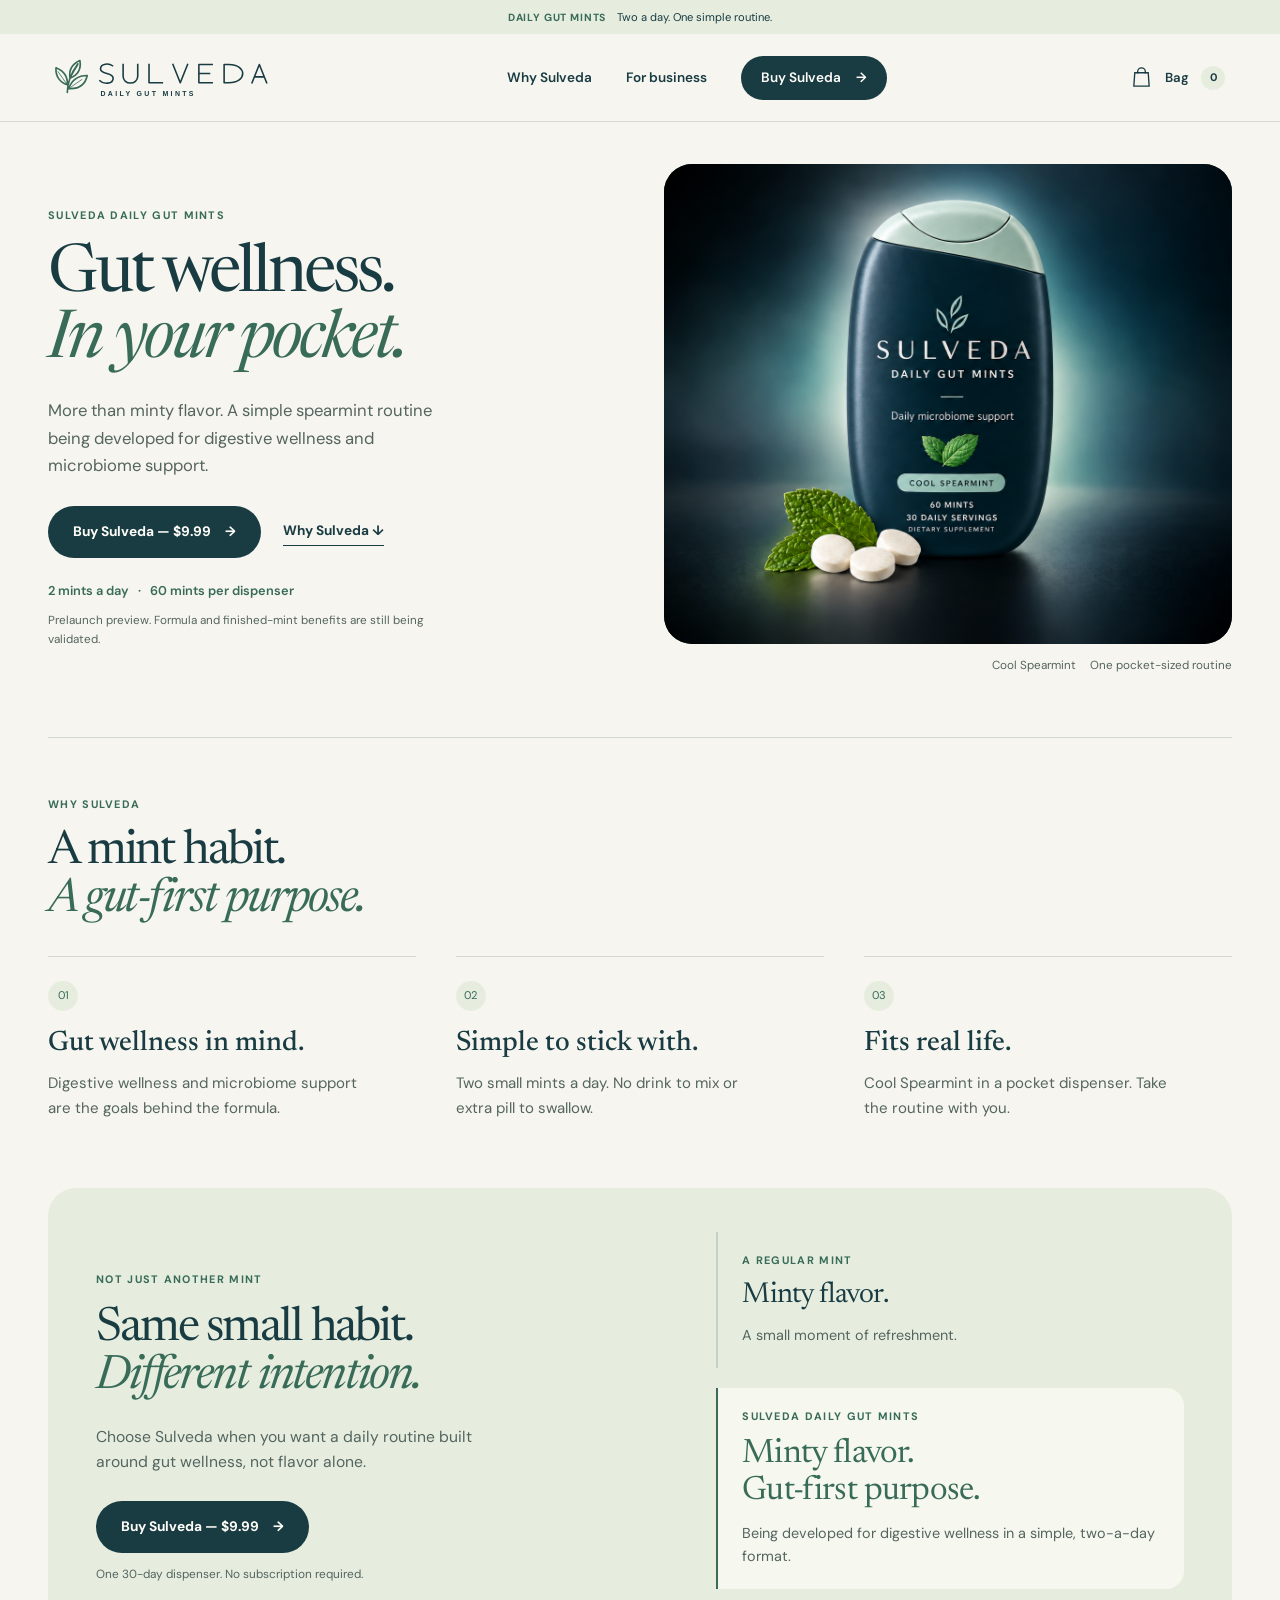
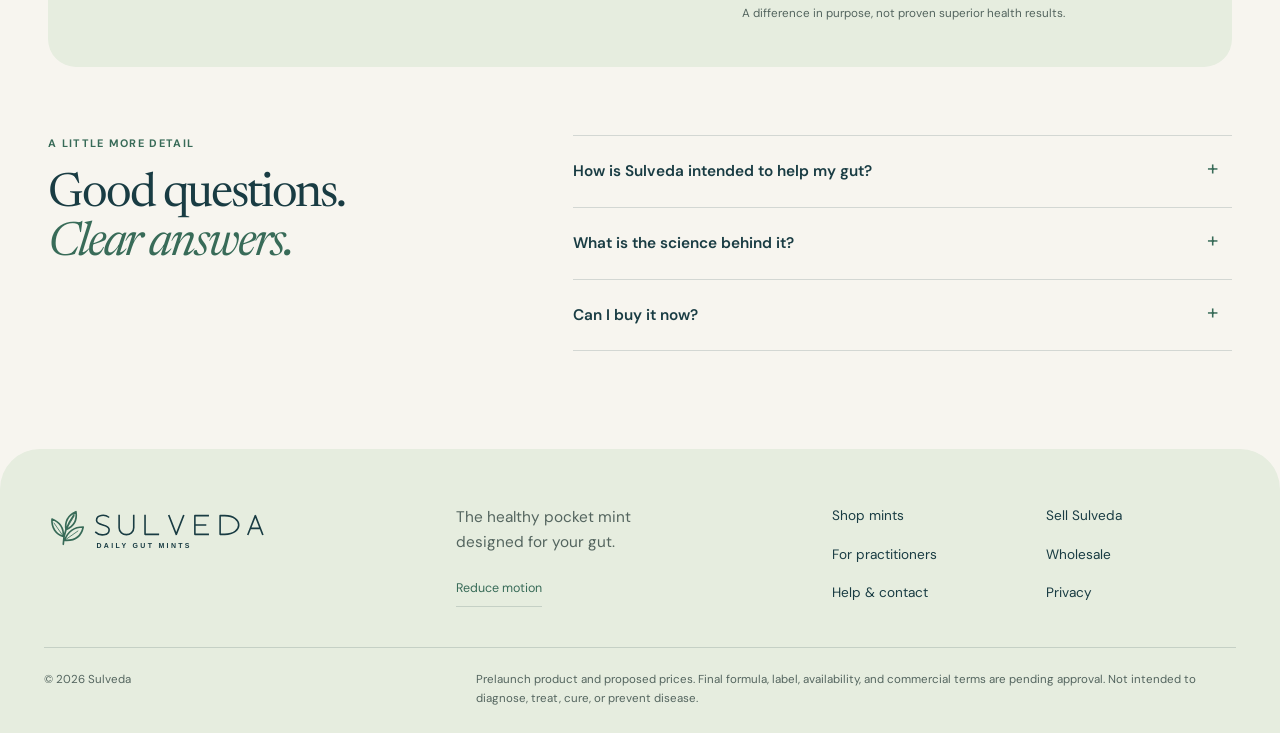
==== commit 5c017073: "Simplify Sulveda homepage and set dispenser price to 9.99" ====
--- a/index.html
+++ b/index.html
@@ -2,46 +2,42 @@
 <html lang="en">
 <head>
   <meta charset="utf-8"><meta name="viewport" content="width=device-width, initial-scale=1">
-  <meta name="description" content="Explore Sulveda’s digestive-wellness and microbiome-support goals. A two-mint daily routine designed for more than refreshing flavor."><meta name="theme-color" content="#0b2837">
-  <meta property="og:type" content="website"><meta property="og:title" content="Sulveda | Fresh Mint Taste. Designed for Your Gut."><meta property="og:description" content="Explore Sulveda’s digestive-wellness and microbiome-support goals. A two-mint daily routine designed for more than refreshing flavor."><meta property="og:image" content="https://sre-2025.github.io/sulveda-preview/assets/sulveda-daily-gut-mints-single.png">
-  <title>Sulveda | Fresh Mint Taste. Designed for Your Gut.</title><link rel="icon" href="assets/sulveda-mark.svg?v=20261022-flow" type="image/svg+xml">
+  <meta name="description" content="Meet Sulveda Daily Gut Mints: a pocket-sized, two-a-day spearmint routine being developed for digestive wellness. Choose your supply."><meta name="theme-color" content="#193c43">
+  <meta property="og:type" content="website"><meta property="og:title" content="Sulveda | Gut Wellness. In Your Pocket."><meta property="og:description" content="More than minty flavor. A simple daily mint being developed with gut wellness in mind. Meet Sulveda and choose your supply."><meta property="og:image" content="https://sre-2025.github.io/sulveda-preview/assets/sulveda-daily-gut-mints-single.png">
+  <title>Sulveda | Gut Wellness. In Your Pocket.</title><link rel="icon" href="assets/sulveda-mark.svg?v=20261022-flow" type="image/svg+xml">
   <link rel="preconnect" href="https://fonts.googleapis.com"><link rel="preconnect" href="https://fonts.gstatic.com" crossorigin><link href="https://fonts.googleapis.com/css2?family=DM+Sans:wght@400;500;600;700&amp;family=Newsreader:opsz,wght@6..72,400;6..72,500;6..72,600&amp;display=swap" rel="stylesheet">
-  <link rel="stylesheet" href="styles.css?v=20261022"><link rel="stylesheet" href="storefront.css?v=20261022-flow">
-  <script src="commerce.js?v=20261022-audit" defer></script><script src="script.js?v=20261022-flow" defer></script>
+  <link rel="stylesheet" href="styles.css?v=20261022"><link rel="stylesheet" href="storefront.css?v=20261023-home">
+  <script src="commerce.js?v=20261023-price" defer></script><script src="script.js?v=20261022-shopping" defer></script>
 </head>
-<body class="storefront" data-page="home">
+<body class="storefront home-focused" data-page="home">
 <a class="skip-link" href="#main">Skip to content</a>
   <div class="announcement"><p><span>Daily Gut Mints</span> Two a day. One simple routine.</p></div>
   <header class="store-header">
     <a class="brand-logo" href="index.html" aria-label="Sulveda home"><img src="assets/sulveda-logo.svg?v=20261022-flow" alt="Sulveda Daily Gut Mints" width="334" height="72"></a>
-    <nav aria-label="Primary navigation" class="store-nav"><a href="subscribe.html">Shop mints</a><a href="index.html#why">How it helps</a><a href="wholesale.html">For business</a></nav>
+    <nav aria-label="Primary navigation" class="store-nav"><a href="index.html#why">Why Sulveda</a><a href="wholesale.html">For business</a><a class="nav-buy" href="subscribe.html">Buy Sulveda <span aria-hidden="true">&rarr;</span></a></nav>
     <div class="store-header-actions"><a class="bag-link" href="cart.html" aria-label="Shopping bag"><svg viewBox="0 0 24 24" aria-hidden="true"><path d="M5 7h14l1 14H4L5 7Z M8 8V6a4 4 0 0 1 8 0v2"/></svg><span>Bag</span><b data-cart-count>0</b></a><button class="menu-button" type="button" aria-expanded="false" aria-controls="mobile-nav" data-menu-button><span></span><span></span><span class="sr-only">Open navigation</span></button></div>
-    <nav class="mobile-nav" id="mobile-nav" aria-label="Mobile navigation" data-mobile-nav><a href="subscribe.html">Shop mints</a><a href="index.html#why">How it helps</a><a href="wholesale.html">Wholesale</a><a href="doctors.html">For practitioners</a><a href="support.html">Help &amp; contact</a></nav>
+    <nav class="mobile-nav" id="mobile-nav" aria-label="Mobile navigation" data-mobile-nav><a href="subscribe.html">Buy Sulveda</a><a href="index.html#why">Why Sulveda</a><a href="wholesale.html">Wholesale</a><a href="doctors.html">For practitioners</a><a href="support.html">Help &amp; contact</a></nav>
   </header>
   <main id="main">
     <section class="shopfront-hero benefits-hero">
-      <div class="shopfront-copy"><p class="eyebrow">Microbiome support, made simple</p><h1>Fresh mint taste.<br><em>Designed for<br>your gut.</em></h1><p class="shopfront-intro">A daily spearmint mint being developed to support the balance of bacteria in your gut.</p><div class="benefit-hero-actions"><a class="button button-dark" href="subscribe.html">Explore Daily Gut Mints <span aria-hidden="true">&rarr;</span></a><a class="benefit-shop-link" href="#why">Why choose Sulveda &darr;</a></div><p class="small-note">2 mints daily &middot; 60 per dispenser &middot; Product in development</p></div>
-      <figure class="shopfront-bottle"><div class="product-stage" data-product-stage><img src="assets/sulveda-daily-gut-mints-single.png" alt="Sulveda Cool Spearmint Daily Gut Mints pocket dispenser" width="1536" height="1024" fetchpriority="high"></div><div class="stage-note"><strong>2</strong><span>mints a day.<br>A routine that fits.</span></div><figcaption><span>Cool Spearmint</span><span>Gut wellness is the purpose</span></figcaption></figure>
+      <div class="shopfront-copy"><p class="eyebrow">Sulveda Daily Gut Mints</p><h1>Gut wellness.<br><em>In your pocket.</em></h1><p class="shopfront-intro">More than minty flavor. A simple spearmint routine being developed for digestive wellness and microbiome support.</p><div class="benefit-hero-actions"><a class="button button-dark" href="subscribe.html">Buy Sulveda &mdash; $9.99 <span aria-hidden="true">&rarr;</span></a><a class="benefit-shop-link" href="#why">Why Sulveda &darr;</a></div><p class="home-serving">2 mints a day <span aria-hidden="true">&middot;</span> 60 mints per dispenser</p><p class="small-note home-prelaunch">Prelaunch preview. Formula and finished-mint benefits are still being validated.</p></div>
+      <figure class="shopfront-bottle"><div class="product-stage" data-product-stage><img src="assets/sulveda-daily-gut-mints-single.png" alt="Sulveda Cool Spearmint Daily Gut Mints pocket dispenser" width="1536" height="1024" fetchpriority="high"></div><figcaption><span>Cool Spearmint</span><span>One pocket-sized routine</span></figcaption></figure>
     </section>
-    <div class="ritual-ribbon" aria-label="Product goals and format"><span>Digestive wellness</span><span>Microbiome focus</span><span>Targeted science</span><span>Two-mint routine</span></div>
-    <section class="benefit-overview section-shell" id="why">
-      <div class="benefit-section-heading"><p class="eyebrow dark">Why we are building Sulveda</p><h2>The goal is a healthier<br><em>balance in your gut.</em></h2><p>Bacteria in your digestive tract help with digestion. Sulveda is exploring a more selective way to support that living ecosystem, with beneficial organisms and normal function in mind.</p></div>
-      <div class="benefit-goals"><article><span>01</span><h3>Digestive wellness.</h3><p>Develop a supplement with a nutritional purpose: supporting everyday gut wellness.</p></article><article><span>02</span><h3>A microbiome focus.</h3><p>Investigate ways to influence selected bacterial populations while supporting beneficial organisms.</p></article><article><span>03</span><h3>An easier daily habit.</h3><p>Make the routine simple to carry and remember: two small mints, one pocket dispenser.</p></article></div><p class="benefit-status">These are Sulveda’s development goals. Benefits of the finished mints have not yet been established. <a href="https://www.niddk.nih.gov/health-information/digestive-diseases/digestive-system-how-it-works" target="_blank" rel="noopener noreferrer">How gut bacteria contribute to digestion &nearr;</a></p>
+    <section class="home-benefits section-shell" id="why" aria-labelledby="benefits-title">
+      <div class="benefit-section-heading"><p class="eyebrow">Why Sulveda</p><h2 id="benefits-title">A mint habit.<br><em>A gut-first purpose.</em></h2></div>
+      <div class="benefit-goals"><article><span aria-hidden="true">01</span><h3>Gut wellness in mind.</h3><p>Digestive wellness and microbiome support are the goals behind the formula.</p></article><article><span aria-hidden="true">02</span><h3>Simple to stick with.</h3><p>Two small mints a day. No drink to mix or extra pill to swallow.</p></article><article><span aria-hidden="true">03</span><h3>Fits real life.</h3><p>Cool Spearmint in a pocket dispenser. Take the routine with you.</p></article></div>
     </section>
-    <section class="gut-science" id="science"><div class="section-shell gut-science-layout"><div><p class="eyebrow">The idea in plain English</p><h2>Different bacteria.<br><em>A more targeted approach.</em></h2><p>Bacteriophages, often called phages, are naturally occurring viruses that infect specific bacteria. That specificity is why Sulveda is investigating them for microbiome support.</p><p>The aim is to influence selected bacteria while supporting a balanced microbial community. The final blend and delivery need to be validated in the finished mint.</p></div><aside class="science-purpose"><span class="science-mark" aria-hidden="true">&#10022;</span><p class="eyebrow">The Sulveda ambition</p><h3>Work with your<br>gut’s ecosystem.</h3><p>Targeted biology. Thoughtful formulation. A practical daily routine.</p><a class="science-source" href="https://pubmed.ncbi.nlm.nih.gov/30157383/" target="_blank" rel="noopener noreferrer">Read the published PHAGE study &nearr;</a><small>This study evaluated a different oral phage preparation for safety and tolerability. It is not evidence that Sulveda mints heal the gut or relieve symptoms.</small></aside></div></section>
-    <section class="purpose-comparison">
-      <div class="section-shell"><div class="comparison-heading"><p class="eyebrow dark">Why choose this over a regular mint?</p><h2>Choose the mint<br><em>for its purpose.</em></h2><p>Tic Tac&reg; Freshmints are made for refreshing flavor. Sulveda is being developed for a daily gut-support routine. The difference starts with what each product is designed to do.</p></div>
-      <div class="comparison-table-wrap"><table class="purpose-table"><caption class="sr-only">A comparison of Tic Tac Freshmints and the Sulveda development concept</caption><thead><tr><th scope="col">What matters</th><th scope="col">Tic Tac&reg; Freshmints<span>Mint confection</span></th><th scope="col">Sulveda<span>Daily Gut Mints concept</span></th></tr></thead><tbody><tr><th scope="row">Primary purpose</th><td>Refreshing mint flavor</td><td>A daily microbiome-support goal</td></tr><tr><th scope="row">Product approach</th><td>Confectionery ingredients</td><td>Targeted microbiome ingredients under evaluation</td></tr><tr><th scope="row">Serving</th><td>Label lists one mint</td><td>Planned two-mint daily serving</td></tr><tr><th scope="row">What you are choosing</th><td>A mint for taste and refreshment</td><td>A supplement concept built around gut wellness</td></tr></tbody></table></div>
-      <p class="comparison-note">Purpose and format comparison, not proof of superior health outcomes. <a href="https://www.tictac.com/us/en/product/freshmints/" target="_blank" rel="noopener noreferrer">Tic Tac product information &nearr;</a> Tic Tac&reg; is a Ferrero trademark. Sulveda is not affiliated with or endorsed by Ferrero.</p></div>
+    <section class="home-difference section-shell" aria-labelledby="difference-title">
+      <div class="home-difference-copy"><p class="eyebrow">Not just another mint</p><h2 id="difference-title">Same small habit.<br><em>Different intention.</em></h2><p>Choose Sulveda when you want a daily routine built around gut wellness, not flavor alone.</p><a class="button button-dark" href="subscribe.html">Buy Sulveda &mdash; $9.99 <span aria-hidden="true">&rarr;</span></a><p class="small-note">One 30-day dispenser. No subscription required.</p></div>
+      <div class="home-mint-contrast" aria-label="How Sulveda differs from a regular mint"><article><p class="eyebrow">A regular mint</p><h3>Minty flavor.</h3><p>A small moment of refreshment.</p></article><article class="home-sulveda-choice"><p class="eyebrow">Sulveda Daily Gut Mints</p><h3>Minty flavor.<br>Gut-first purpose.</h3><p>Being developed for digestive wellness in a simple, two-a-day format.</p></article><p class="home-comparison-note">A difference in purpose, not proven superior health results.</p></div>
     </section>
-    <section class="benefit-product section-shell"><div><p class="eyebrow dark">A purpose you can carry</p><h2>Make gut wellness<br><em>part of your day.</em></h2><p>For people who want an approachable daily gut-support routine. One familiar mint format, with a different development goal.</p><a class="button button-dark" href="subscribe.html">Explore Daily Gut Mints &rarr;</a></div><dl class="purpose-spec"><div><dt>Daily ritual</dt><dd>2 mints</dd></div><div><dt>Per dispenser</dt><dd>60 mints</dd></div><div><dt>Working flavor</dt><dd>Cool Spearmint</dd></div></dl></section>
-    <section class="quick-answers benefit-faq section-shell"><div><p class="eyebrow dark">Understand what you are choosing</p><h2>Purpose, science,<br>and honest answers.</h2></div><div class="answer-list"><details><summary>What is Sulveda intended to help with?</summary><p>Sulveda’s development goals are digestive wellness and microbiome support. Its approach explores selected bacterial populations, beneficial organisms, and normal function. The finished mint formula and product-specific benefits are still being validated.</p></details><details><summary>Has Sulveda been shown to heal the gut?</summary><p>No finished-product evidence has been supplied establishing that these mints heal the gut, reduce inflammation, or treat digestive conditions. Sulveda is being developed as a nutritional wellness product, with claims that must match the evidence.</p></details><details><summary>Is it a probiotic mint?</summary><p>The formula is not final. Sulveda is evaluating targeted phages and potentially complementary prebiotic, probiotic, or other nutritional ingredients. The full ingredient list and Supplement Facts will be published once approved.</p></details><details><summary>Can I choose a supply now?</summary><p>Yes. The shop lets you choose a supply and prepare an order inquiry. Availability, payment, shipping, and final terms still need to be confirmed before purchase.</p></details></div></section>
-    <section class="business-band"><div class="section-shell"><p>Bring the gut-support conversation to your customers.</p><div><a href="wholesale.html">Stock Sulveda &rarr;</a><a href="doctors.html">For practitioners &rarr;</a></div></div></section>
+    <section class="quick-answers benefit-faq section-shell" id="science"><div><p class="eyebrow">A little more detail</p><h2>Good questions.<br><em>Clear answers.</em></h2></div><div class="answer-list"><details><summary>How is Sulveda intended to help my gut?</summary><p>Your gut bacteria help with digestion. Sulveda is exploring targeted ingredients with microbiome support as the goal. Benefits of the finished mints have not yet been established. <a href="https://www.niddk.nih.gov/health-information/digestive-diseases/digestive-system-how-it-works" target="_blank" rel="noopener noreferrer">Learn about your gut and digestion &nearr;</a></p></details><details><summary>What is the science behind it?</summary><p>Sulveda is evaluating phages, which interact with specific bacteria. The final formula and delivery still need validation. <a href="https://pubmed.ncbi.nlm.nih.gov/30157383/" target="_blank" rel="noopener noreferrer">The PHAGE study &nearr;</a> tested a different oral preparation for safety and tolerability; it does not establish Sulveda’s benefits.</p></details><details><summary>Can I buy it now?</summary><p>This is a prelaunch preview. Choose a supply in the shop and prepare an order inquiry. Availability, payment, and shipping will be confirmed separately before purchase.</p></details></div></section>
   </main>
-  <div class="mobile-buy-bar"><div><span>Fresh mint taste</span><strong>Designed for your gut</strong></div><a href="subscribe.html">Explore mints &rarr;</a></div>
+  <div class="mobile-buy-bar" data-context-buy-bar hidden><div><span>Daily Gut Mints</span><strong>$9.99 &middot; 60 mints</strong></div><a href="subscribe.html">Buy Sulveda &rarr;</a></div>
 <footer class="store-footer">
     <div class="store-footer-top"><a class="footer-logo" href="index.html"><img src="assets/sulveda-logo.svg?v=20261022-flow" alt="Sulveda Daily Gut Mints" width="334" height="72"></a><div><p>The healthy pocket mint<br>designed for your gut.</p><button class="motion-toggle" type="button" data-motion-toggle aria-pressed="false" hidden>Reduce motion</button></div><nav aria-label="Footer navigation"><a href="subscribe.html">Shop mints</a><a href="partners.html">Sell Sulveda</a><a href="doctors.html">For practitioners</a><a href="wholesale.html">Wholesale</a><a href="support.html">Help &amp; contact</a><a href="support.html#privacy">Privacy</a></nav></div>
     <div class="store-footer-bottom"><p>&copy; <span data-year></span> Sulveda</p><p>Prelaunch product and proposed prices. Final formula, label, availability, and commercial terms are pending approval. Not intended to diagnose, treat, cure, or prevent disease.</p></div>
   </footer>
-<script src="motion.js?v=20261022-flow" defer></script>
+<script src="motion.js?v=20261023-home" defer></script>
+<script src="experience.js?v=20261022-shopping" defer></script>
 </body></html>
--- a/storefront.css
+++ b/storefront.css
@@ -115,7 +115,7 @@
 .answer-list details { border-bottom: 1px solid var(--line); }
 .answer-list summary { position: relative; padding: 23px 35px 23px 0; cursor: pointer; font-size: .96rem; font-weight: 600; list-style: none; }
 .answer-list summary::-webkit-details-marker { display: none; }
-.answer-list summary::after { content: "+"; position: absolute; top: 20px; right: 4px; color: var(--teal); font-size: 1.3rem; font-weight: 400; transition: transform .3s; }
+.answer-list summary::after { content: "+"; position: absolute; top: 20px; right: 10px; width: 20px; height: 24px; color: var(--teal); font-size: 1.3rem; font-weight: 400; line-height: 24px; text-align: center; transition: transform .3s; }
 .answer-list details[open] summary::after { transform: rotate(45deg); }
 .answer-list details p { padding: 0 20px 24px 0; color: var(--slate); font-size: .9rem; }
 .business-band { width: var(--page); margin: 0 auto; padding: 28px 0; border-top: 1px solid var(--line); color: var(--navy); background: transparent; }
@@ -485,6 +485,140 @@
   .storefront .mobile-buy-bar a { padding: 12px; font-size: .7rem; }
 }
 .motion-paused *, .motion-paused *::before, .motion-paused *::after { animation: none !important; transition: none !important; scroll-behavior: auto !important; }
+
+/* The shopping controls stay attached to the product, not to a separate checkout. */
+.product-at-glance { display: grid; grid-template-columns: repeat(3,1fr); gap: 14px; margin: 25px 0 0; padding-block: 18px; border-block: 1px solid var(--line); }
+.product-at-glance div { min-width: 0; }
+.product-at-glance dt { color: var(--slate); font-size: .75rem; }
+.product-at-glance dd { margin: 5px 0 0; color: var(--navy); font-size: 1rem; font-weight: 600; }
+.gallery-main { position: relative; }
+.gallery-zoom { position: absolute; z-index: 2; top: 16px; right: 16px; display: grid; place-items: center; width: 46px; height: 46px; padding: 12px; border: 1px solid rgba(255,253,248,.5); border-radius: 50%; color: var(--navy); background: rgba(247,245,239,.95); box-shadow: 0 4px 20px rgba(16,46,54,.12); transition: transform .3s var(--ease); }
+.gallery-zoom:hover { transform: scale(1.08); }
+.gallery-zoom svg { width: 22px; height: 22px; fill: none; stroke: currentColor; stroke-width: 1.5; stroke-linecap: round; }
+.product-dialog-open { overflow: hidden; }
+.product-lightbox { width: min(980px,calc(100% - 32px)); max-width: none; max-height: calc(100dvh - 32px); margin: auto; padding: 24px; border: 0; border-radius: 25px; color: var(--navy); background: var(--cream); overflow: auto; box-shadow: 0 24px 90px rgba(16,46,54,.25); }
+.product-lightbox::backdrop { background: rgba(16,46,54,.72); backdrop-filter: blur(6px); }
+.lightbox-heading { position: sticky; top: -24px; z-index: 1; display: flex; align-items: center; justify-content: space-between; gap: 20px; margin-bottom: 18px; padding-block: 4px; background: var(--cream); }
+.lightbox-heading h2 { font-size: 2.3rem; }
+.lightbox-close { display: grid; place-items: center; flex-shrink: 0; width: 46px; height: 46px; padding: 0; border: 1px solid var(--line); border-radius: 50%; color: var(--navy); background: var(--white); font-size: 1.75rem; }
+.product-lightbox > img { width: 100%; max-height: 64dvh; height: auto; object-fit: contain; border-radius: 18px; background: var(--navy-dark); }
+.product-lightbox > p { margin-top: 15px; color: var(--slate); font-size: .86rem; }
+.product-lightbox > p.small-note { margin-top: 6px; font-size: .75rem; }
+.comparison-mobile { display: none; }
+@media (max-width: 600px) {
+  body.storefront[data-page="home"], body.storefront[data-page="shop"] { padding-bottom: 0; }
+  .storefront[data-page="shop"] .shop-buy-bar { display: flex; }
+  .shop-buy-bar > div { min-width: 0; }
+  .storefront .shop-buy-bar [data-sticky-choice] { font-size: .75rem; text-transform: none; line-height: 1.35; }
+  .storefront .shop-buy-bar strong { margin-top: 3px; line-height: 1.2; }
+  .storefront .shop-buy-bar [data-sticky-price] { display: inline; color: var(--navy); font-size: 1.12rem; font-weight: 600; text-transform: none; }
+  .shop-buy-bar [data-sticky-period] { display: inline; margin-left: 6px; color: var(--slate); font-size: .75rem; font-weight: 400; }
+  .sticky-add { flex-shrink: 0; min-height: 48px; padding: 12px 18px; border: 0; border-radius: 999px; color: var(--white); background: var(--navy); font-size: .8rem; font-weight: 600; white-space: nowrap; }
+  .sticky-add:hover { background: var(--teal); }
+  .product-lightbox { padding: 18px; border-radius: 20px; }
+  .product-lightbox > img { height: min(62dvh,560px); max-height: none; object-fit: cover; }
+  .lightbox-heading { top: -18px; }
+  .lightbox-heading h2 { font-size: 1.9rem; }
+  .comparison-table-wrap { overflow-x: auto; }
+  .comparison-table-wrap .purpose-table { min-width: 520px; font-size: .9rem; }
+  .comparison-table-wrap.has-mobile-comparison .purpose-table { display: none; }
+  .comparison-mobile { display: block; background: var(--white); }
+  .comparison-mobile-row { padding: 22px 18px; border-bottom: 1px solid var(--line); }
+  .comparison-mobile-row:last-child { border-bottom: 0; }
+  .comparison-mobile-row h3 { margin: 0 0 18px; color: var(--navy); font-family: var(--sans); font-size: .88rem; font-weight: 600; }
+  .comparison-mobile-row dl { display: grid; grid-template-columns: 1fr 1fr; gap: 20px; margin: 0; }
+  .comparison-mobile-row dt { margin-bottom: 7px; color: var(--slate); font-size: .75rem; font-weight: 600; }
+  .comparison-mobile-row dd { margin: 0; color: var(--slate); font-size: .9rem; line-height: 1.65; }
+  .comparison-mobile-row dl > div:last-child dt, .comparison-mobile-row dl > div:last-child dd { color: var(--teal); }
+}
+@media (max-width: 360px) {
+  .shop-buy-bar [data-sticky-period] { display: block; margin: 3px 0 0; }
+  .sticky-add { padding-inline: 15px; font-size: .75rem; }
+  .product-at-glance { gap: 10px; }
+  .product-at-glance dd { font-size: .9rem; }
+  .comparison-mobile-row { padding-inline: 15px; }
+  .comparison-mobile-row dl { gap: 16px; }
+}
+/* A shorter, benefit-led homepage. Shared shopping layouts stay unchanged. */
+.home-focused .store-nav .nav-buy { display: inline-flex; align-items: center; gap: 15px; min-height: 44px; padding: 10px 20px; border-radius: 999px; color: var(--white); background: var(--navy); transition: background .25s; }
+.home-focused .store-nav .nav-buy:hover { background: var(--teal); }
+.home-focused .store-nav .nav-buy::after { display: none; }
+.home-focused .shopfront-hero { min-height: 580px; padding-block: 42px 44px; }
+.home-focused .shopfront-copy h1 { margin-top: 18px; font-size: clamp(3.25rem,5.2vw,5.25rem); }
+.home-focused .shopfront-intro { max-width: 420px; margin-top: 22px; font-size: 1.04rem; line-height: 1.65; }
+.home-focused .product-stage { border-radius: 28px; }
+.home-focused .product-stage img { height: 480px; }
+.home-focused .benefit-hero-actions { gap: 22px; margin-top: 26px; }
+.home-focused .benefit-hero-actions .button { min-width: 190px; justify-content: space-between; }
+.home-serving { display: flex; flex-wrap: wrap; gap: 9px; margin-top: 22px; color: var(--teal); font-size: .8rem; font-weight: 600; }
+.home-focused .shopfront-copy .home-prelaunch { max-width: 420px; margin-top: 10px; font-size: .73rem; }
+.home-benefits { padding-block: 58px 68px; border-top: 1px solid var(--line); }
+.home-benefits .benefit-section-heading h2 { margin-top: 14px; font-size: clamp(2.6rem,3.7vw,3.6rem); }
+.home-benefits .benefit-goals { display: grid; grid-template-columns: repeat(3,minmax(0,1fr)); gap: 40px; margin-top: 32px; border: 0; }
+.home-benefits .benefit-goals article { display: block; padding-block: 24px 0; border-top: 1px solid var(--line); border-bottom: 0; }
+.home-benefits .benefit-goals article > span { width: 30px; height: 30px; }
+.home-benefits .benefit-goals h3 { margin-top: 16px; font-size: 1.75rem; }
+.home-benefits .benefit-goals p { max-width: 310px; margin-top: 10px; font-size: .94rem; }
+.home-difference { display: grid; grid-template-columns: 1fr .85fr; align-items: center; gap: 70px; padding: 44px 48px; border-radius: 28px; background: var(--mint); }
+.home-difference h2 { margin-top: 16px; font-size: clamp(2.6rem,3.7vw,3.6rem); }
+.home-difference-copy > p:not(.eyebrow):not(.small-note) { max-width: 400px; margin-top: 22px; color: var(--slate); font-size: .98rem; }
+.home-difference-copy .button { min-width: 190px; justify-content: space-between; margin-top: 26px; }
+.home-difference-copy > .small-note { margin-top: 12px; }
+.home-mint-contrast { min-width: 0; }
+.home-mint-contrast article { padding: 20px 24px; border-left: 2px solid var(--line); }
+.home-mint-contrast article:first-child { margin-bottom: 20px; }
+.home-mint-contrast h3 { margin-top: 10px; font-family: var(--serif); font-size: 1.8rem; font-weight: 400; letter-spacing: -.025em; line-height: 1.1; }
+.home-mint-contrast article > p:not(.eyebrow) { margin-top: 12px; color: var(--slate); font-size: .9rem; }
+.home-mint-contrast .home-sulveda-choice { border-color: var(--teal); border-radius: 0 18px 18px 0; background: rgba(255,253,248,.65); }
+.home-sulveda-choice h3 { color: var(--teal); font-size: 2.1rem; }
+.home-comparison-note { margin: 15px 0 0 26px; color: var(--slate); font-size: .73rem; }
+.home-focused .quick-answers { padding-block: 68px; }
+.home-focused .answer-list a { text-decoration: underline; text-underline-offset: 3px; }
+@media (max-width: 1100px) {
+  .home-focused .shopfront-hero { gap: 36px; min-height: 550px; }
+  .home-focused .product-stage img { height: 450px; }
+  .home-difference { gap: 40px; padding: 36px; }
+  .home-benefits .benefit-goals { gap: 28px; }
+}
+@media (max-width: 820px) {
+  .home-focused .shopfront-hero { min-height: 0; gap: 28px; padding-block: 34px; }
+  .home-focused .shopfront-copy h1 { font-size: clamp(2.8rem,5.7vw,3.4rem); }
+  .home-focused .shopfront-intro { font-size: .94rem; }
+  .home-focused .product-stage img { height: 420px; }
+  .home-focused .benefit-hero-actions { gap: 16px; }
+  .home-benefits .benefit-goals { gap: 20px; }
+  .home-benefits .benefit-goals h3 { font-size: 1.55rem; }
+  .home-benefits .benefit-goals p { font-size: .88rem; }
+  .home-difference { grid-template-columns: 1fr; gap: 32px; }
+}
+@media (max-width: 600px) {
+  .home-focused .shopfront-hero { padding-block: 30px 26px; gap: 26px; }
+  .home-focused .shopfront-copy h1 { margin-top: 14px; font-size: clamp(2.6rem,11.5vw,4rem); }
+  .home-focused .shopfront-intro { margin-top: 18px; font-size: 1rem; }
+  .home-focused .benefit-hero-actions { margin-top: 22px; }
+  .home-focused .benefit-hero-actions .button { justify-content: center; }
+  .home-focused .benefit-shop-link { padding-block: 6px; }
+  .home-serving { margin-top: 18px; font-size: .78rem; }
+  .home-focused .shopfront-copy .home-prelaunch { font-size: .73rem; }
+  .home-focused .shopfront-bottle { padding: 0; }
+  .home-focused .product-stage { border-radius: 22px; }
+  .home-focused .product-stage img { height: 340px; }
+  .home-benefits { padding-block: 42px 48px; }
+  .home-benefits .benefit-section-heading h2, .home-difference h2 { font-size: clamp(2.35rem,9.5vw,3rem); }
+  .home-benefits .benefit-goals { grid-template-columns: 1fr; gap: 22px; margin-top: 26px; }
+  .home-benefits .benefit-goals article { display: grid; grid-template-columns: 30px 1fr; column-gap: 16px; row-gap: 8px; padding-top: 22px; }
+  .home-benefits .benefit-goals h3 { margin: 0; font-size: 1.65rem; }
+  .home-benefits .benefit-goals p { max-width: none; margin: 0; font-size: .92rem; }
+  .home-difference { padding: 28px 23px; border-radius: 22px; }
+  .home-difference-copy > p:not(.eyebrow):not(.small-note) { margin-top: 18px; }
+  .home-difference-copy .button { width: 100%; justify-content: center; margin-top: 22px; }
+  .home-mint-contrast article { padding: 18px; }
+  .home-mint-contrast article:first-child { margin-bottom: 16px; }
+  .home-sulveda-choice h3 { font-size: 2rem; }
+  .home-comparison-note { margin-left: 20px; }
+  .home-focused .quick-answers { padding-block: 48px; }
+  .home-focused .quick-answers h2 { font-size: 2.5rem; }
+}
 @media (prefers-reduced-motion: reduce) {
   .storefront *, .storefront *::before, .storefront *::after { animation: none !important; transition: none !important; scroll-behavior: auto !important; }
   .motion-ready .motion-item { opacity: 1; transform: none; }
